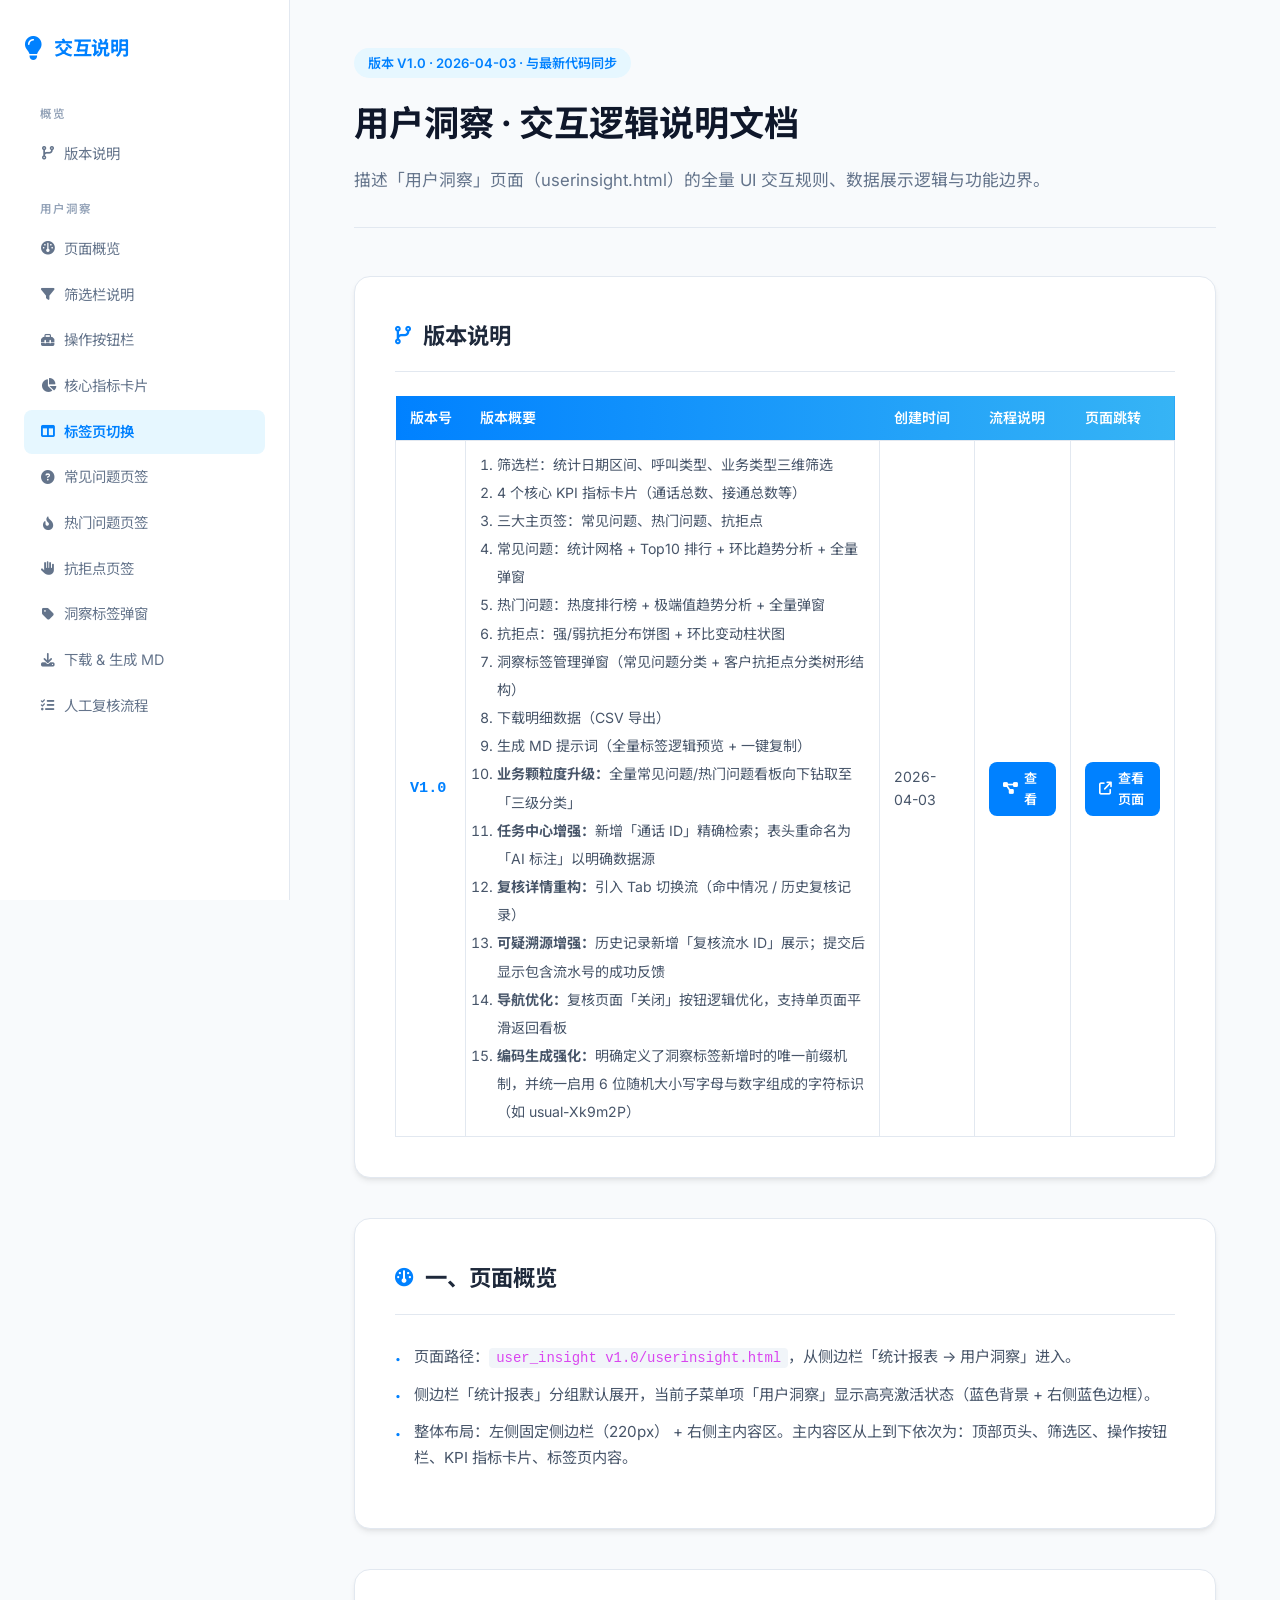
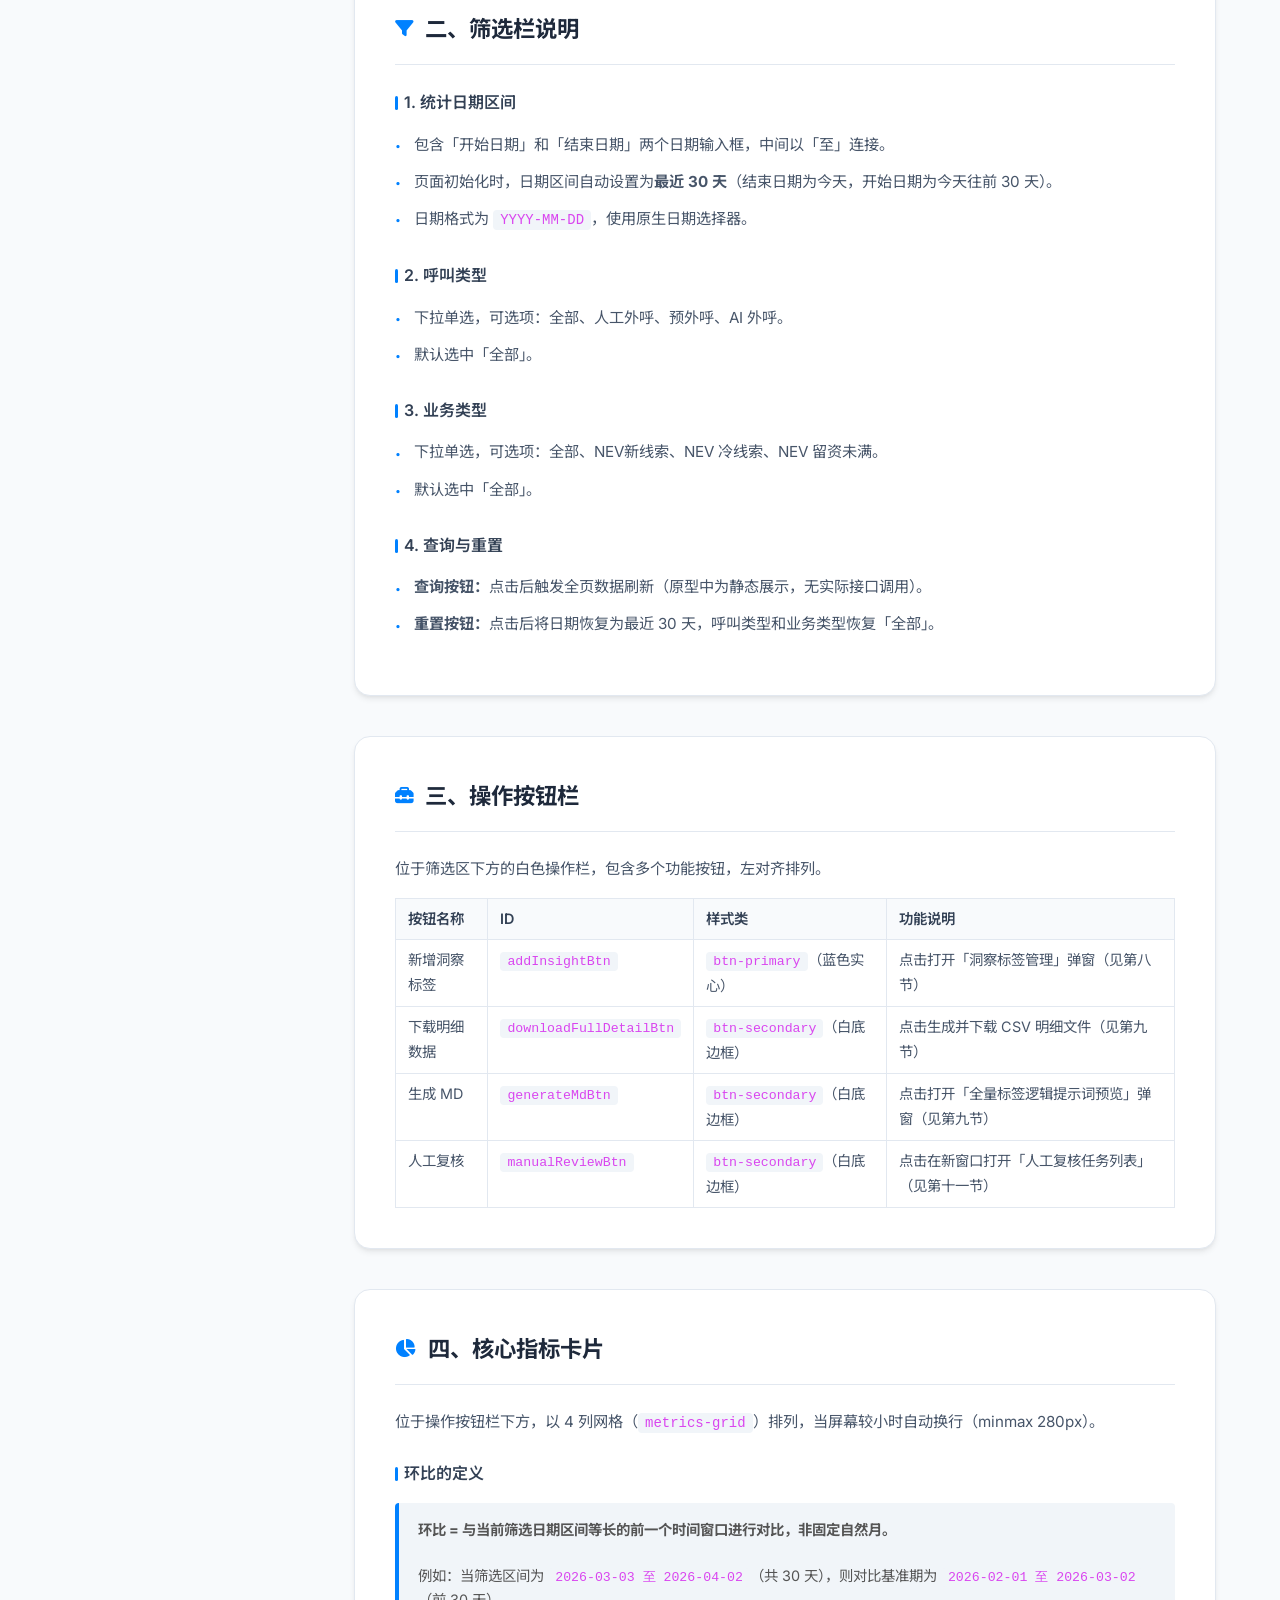
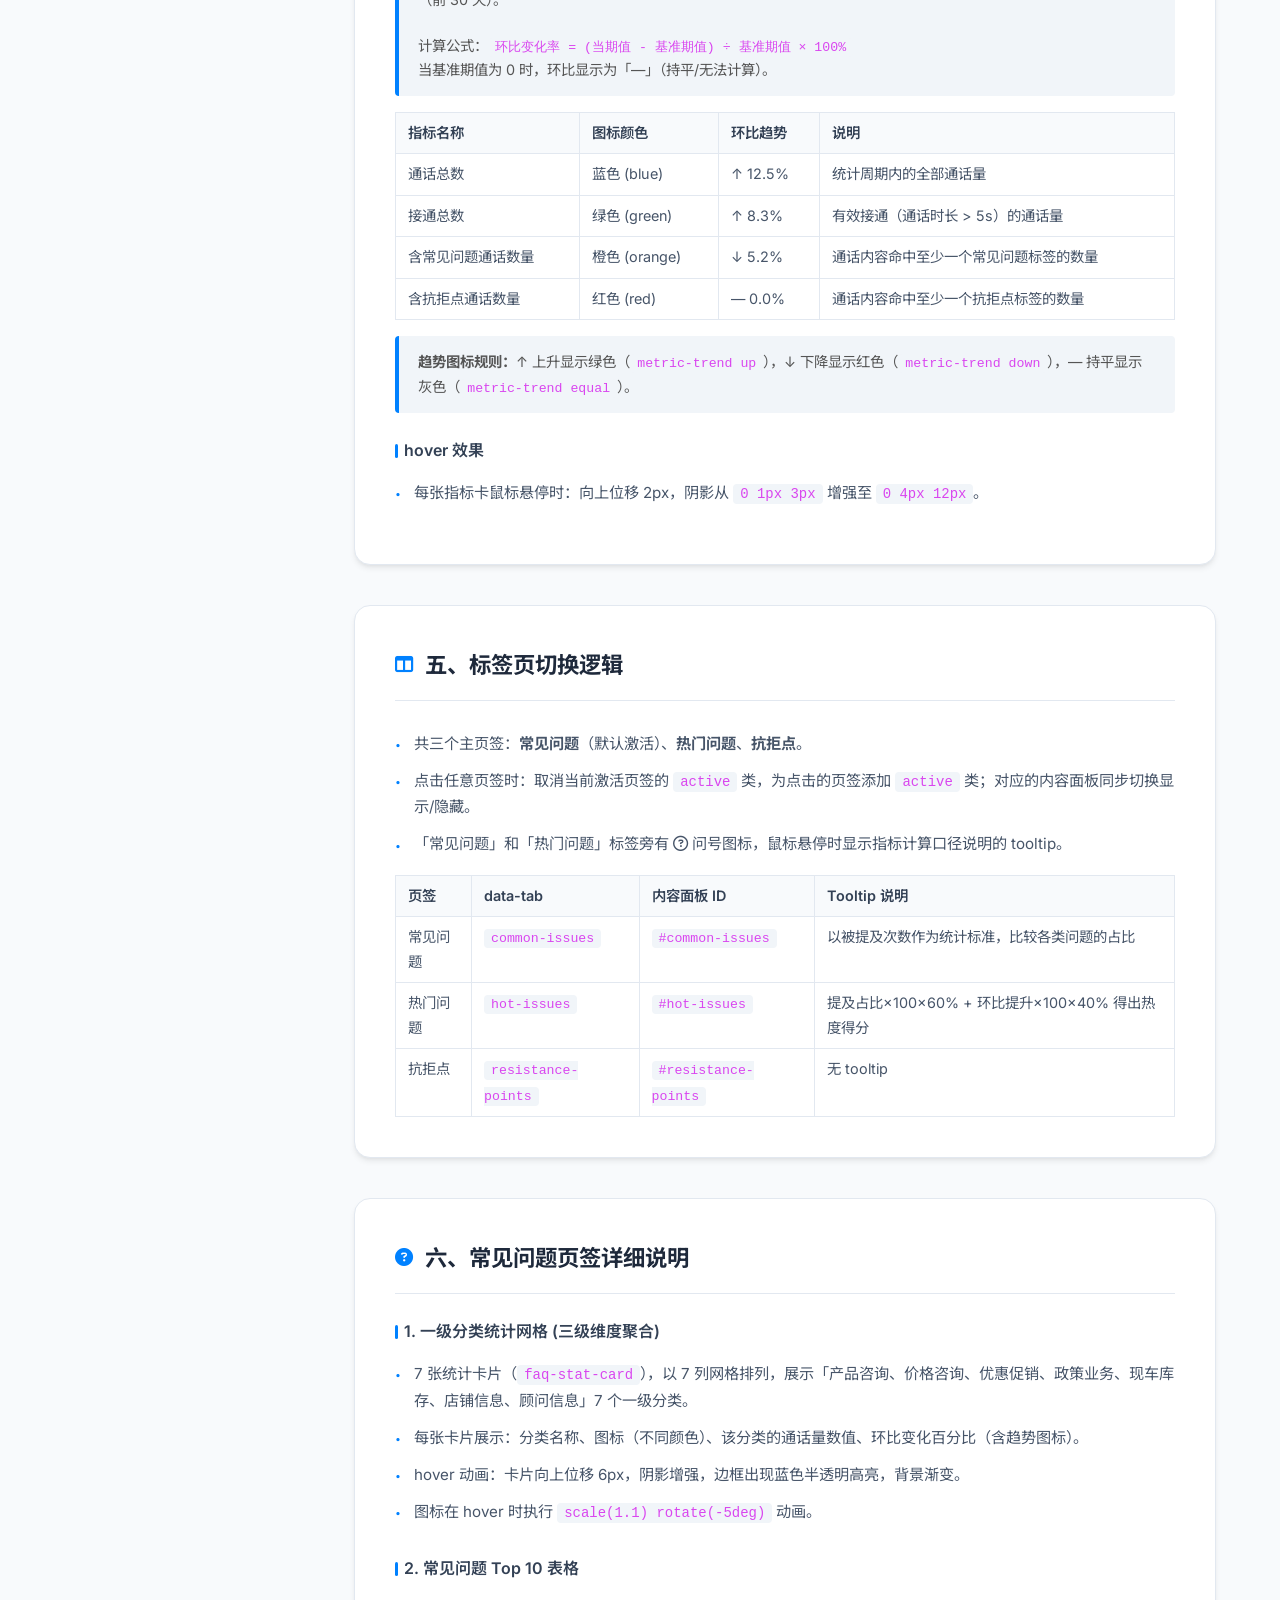
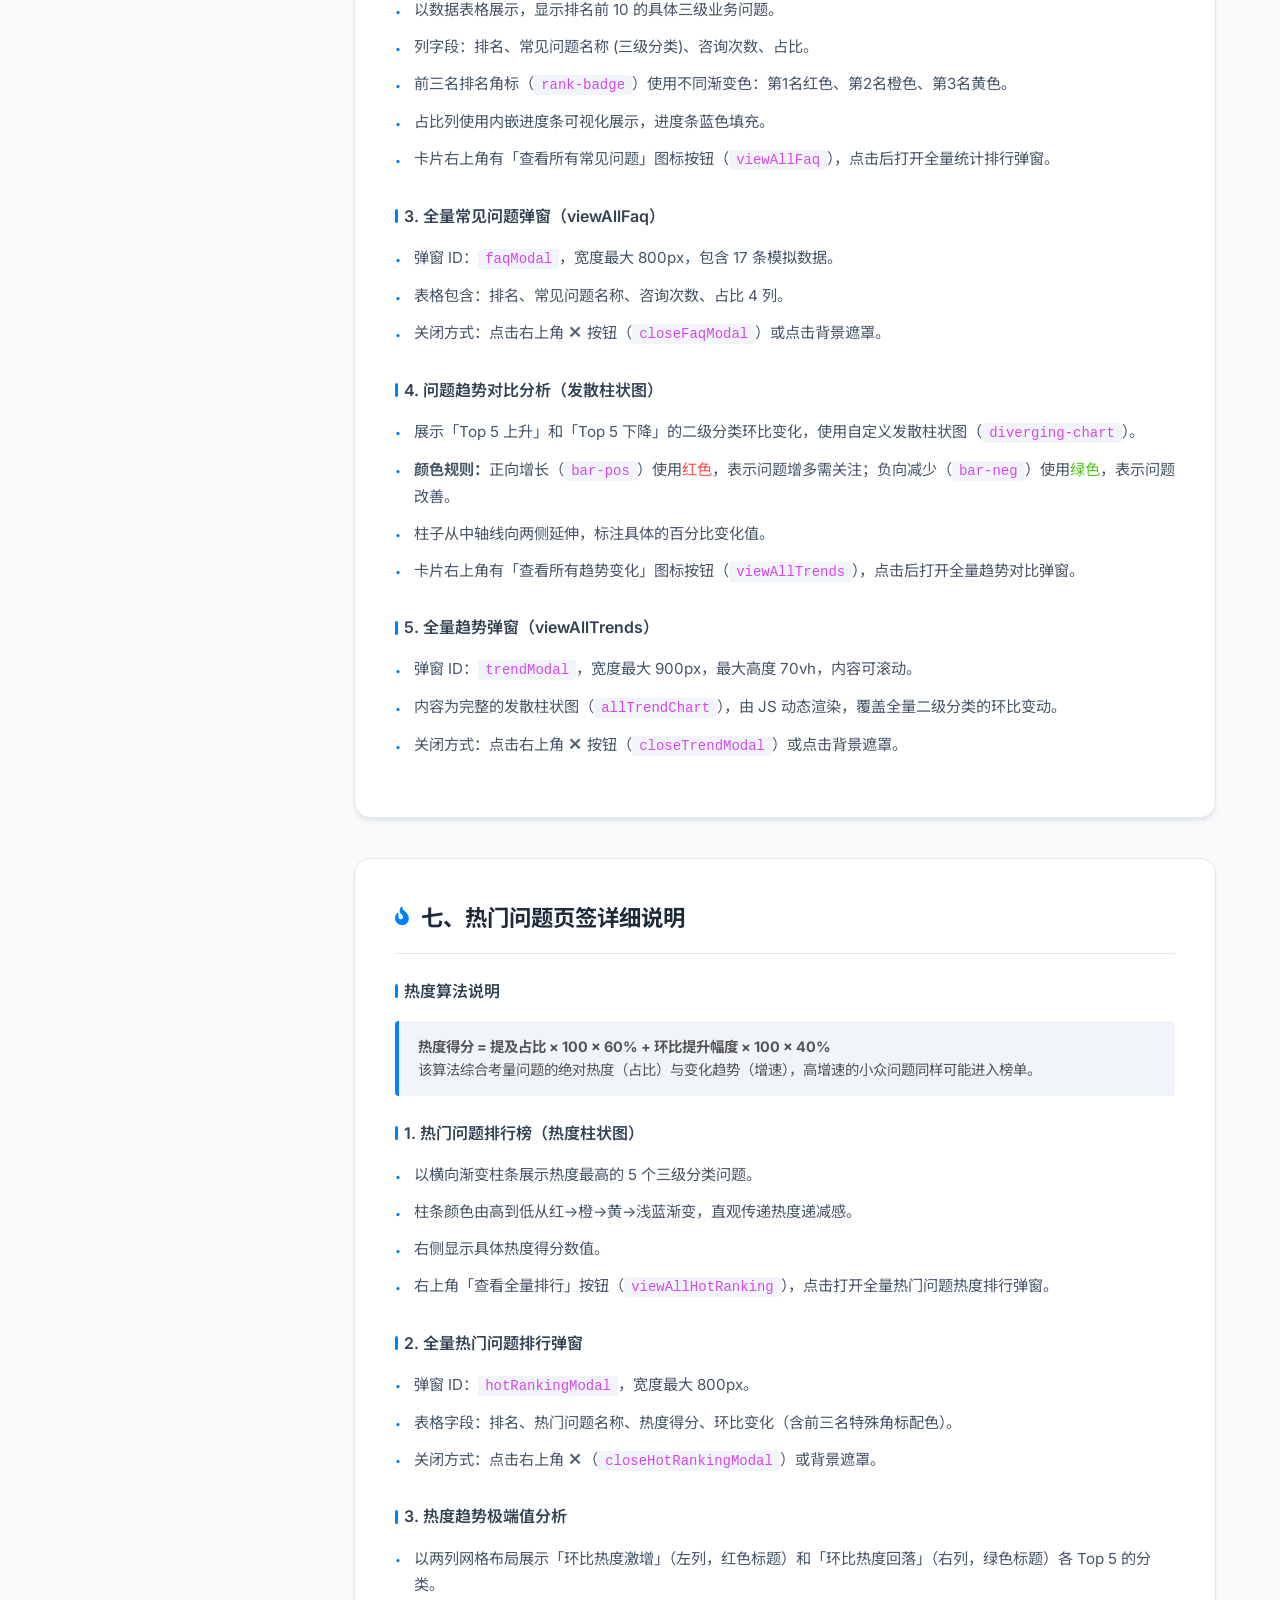
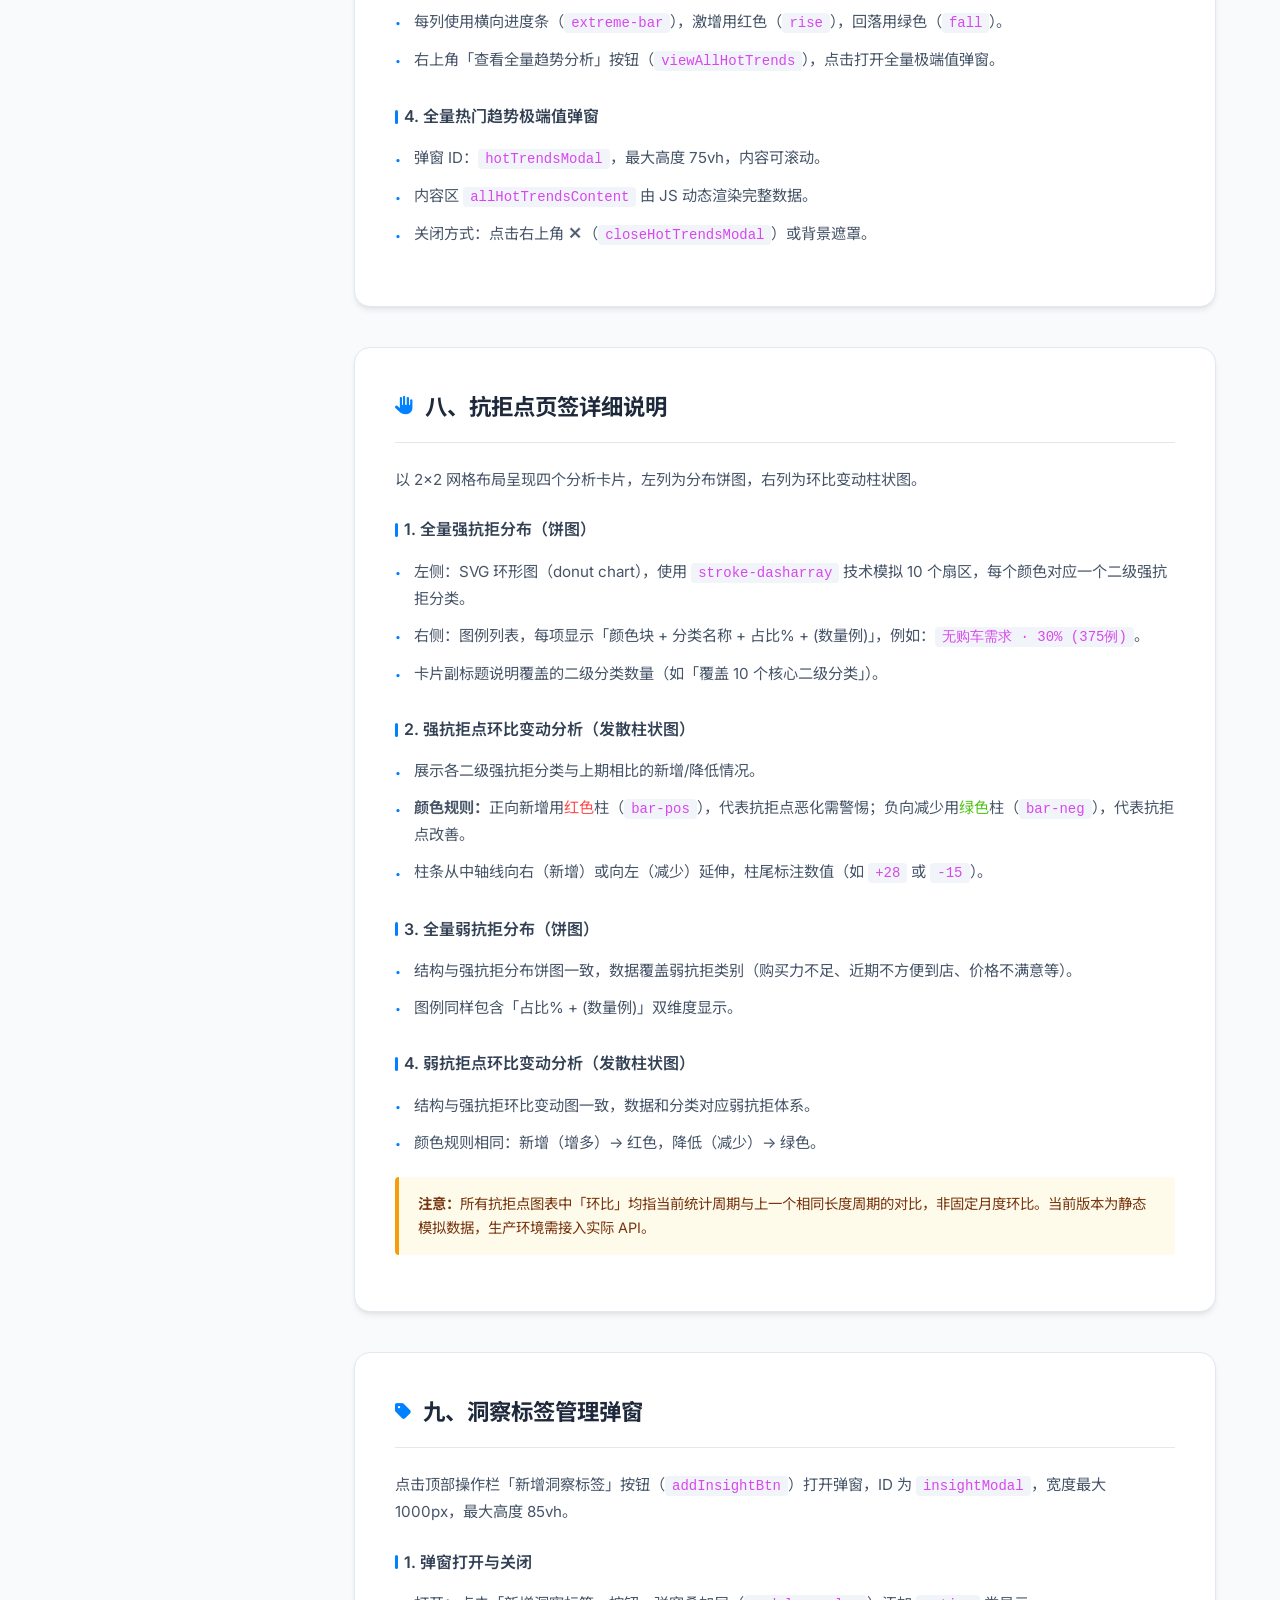
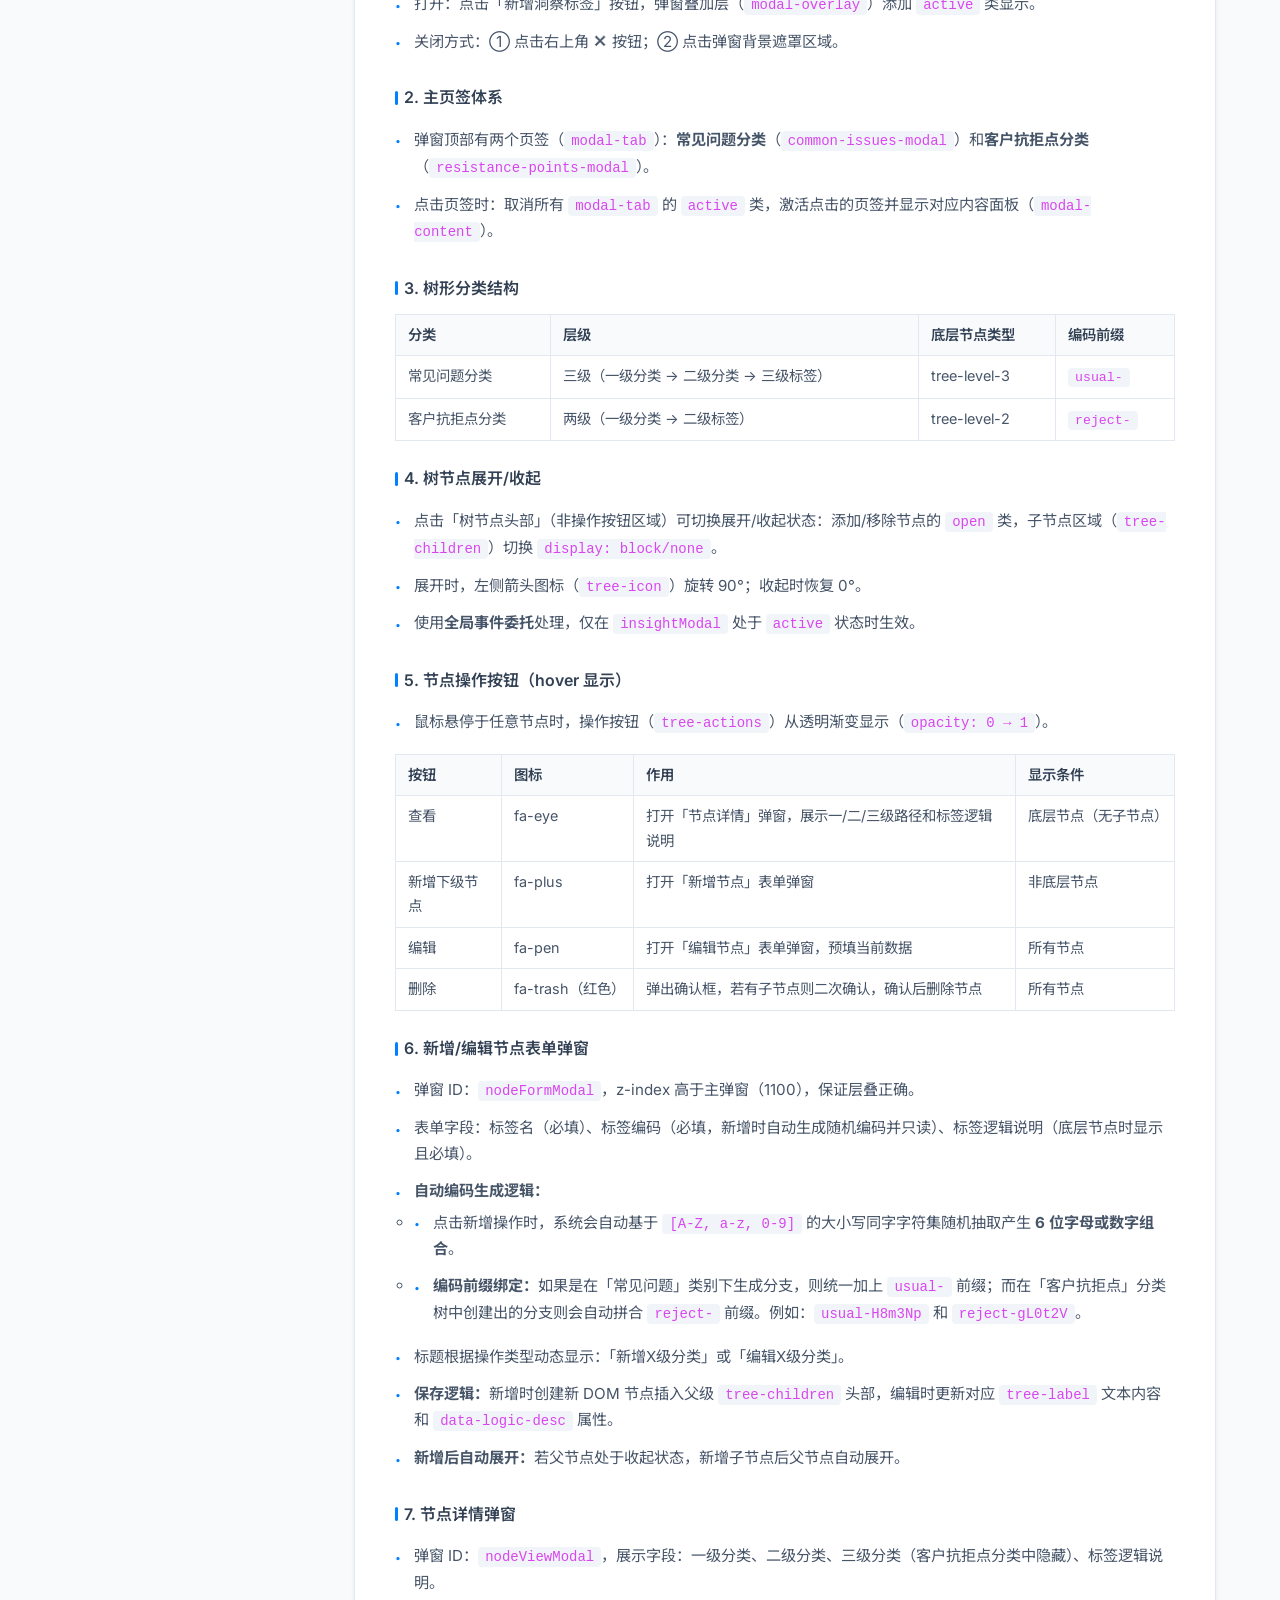
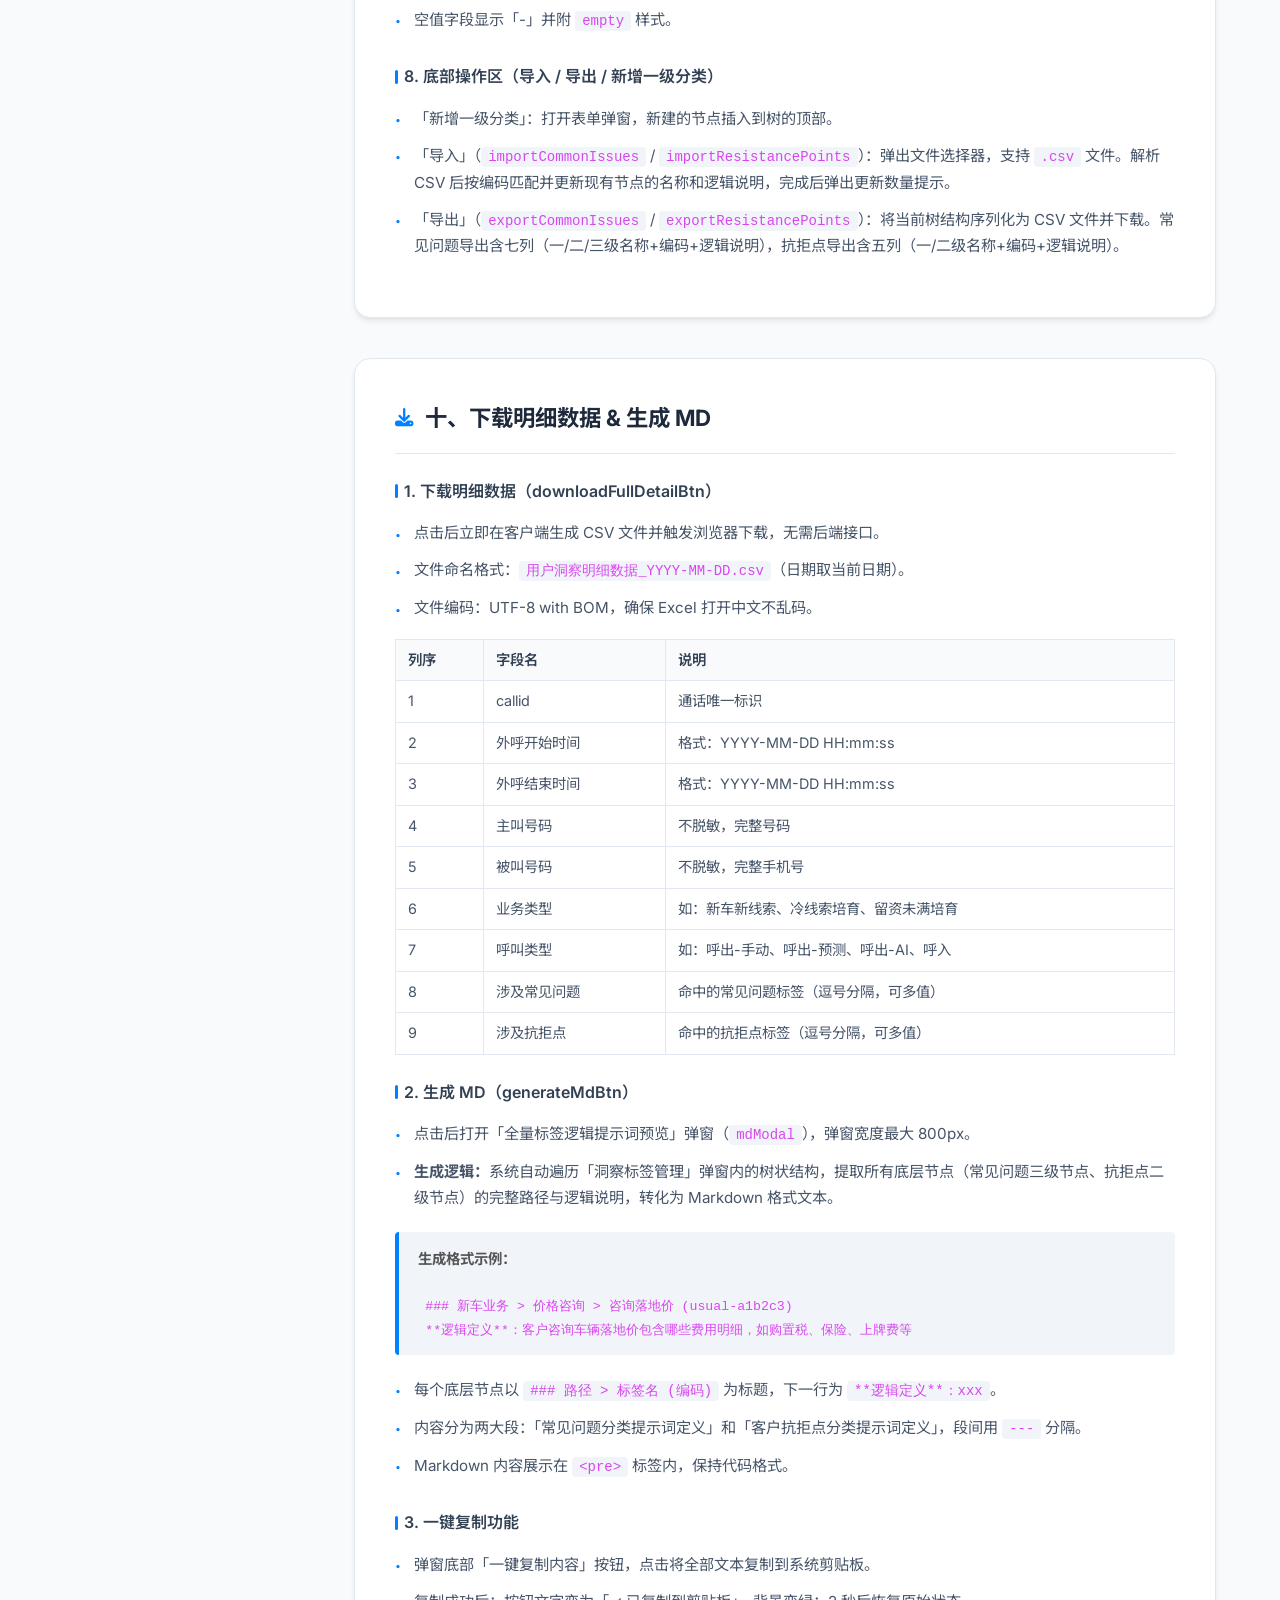
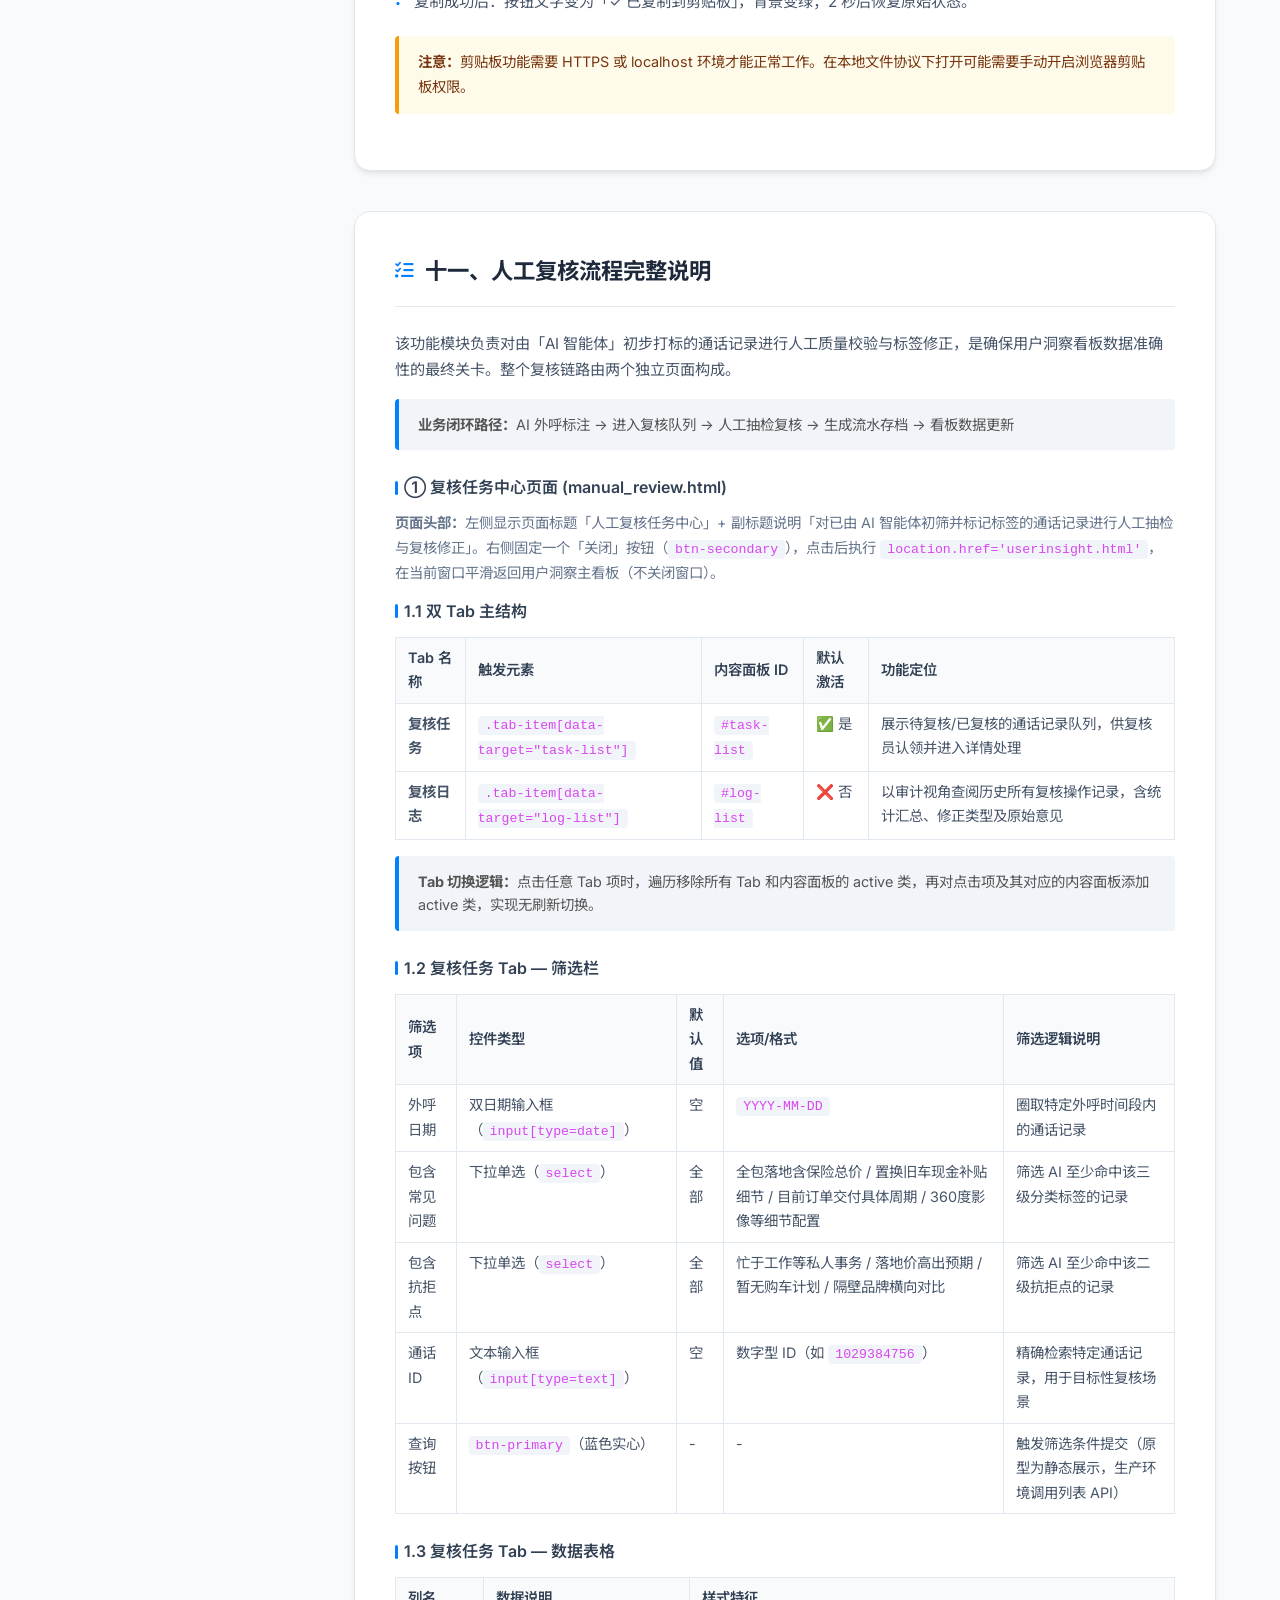
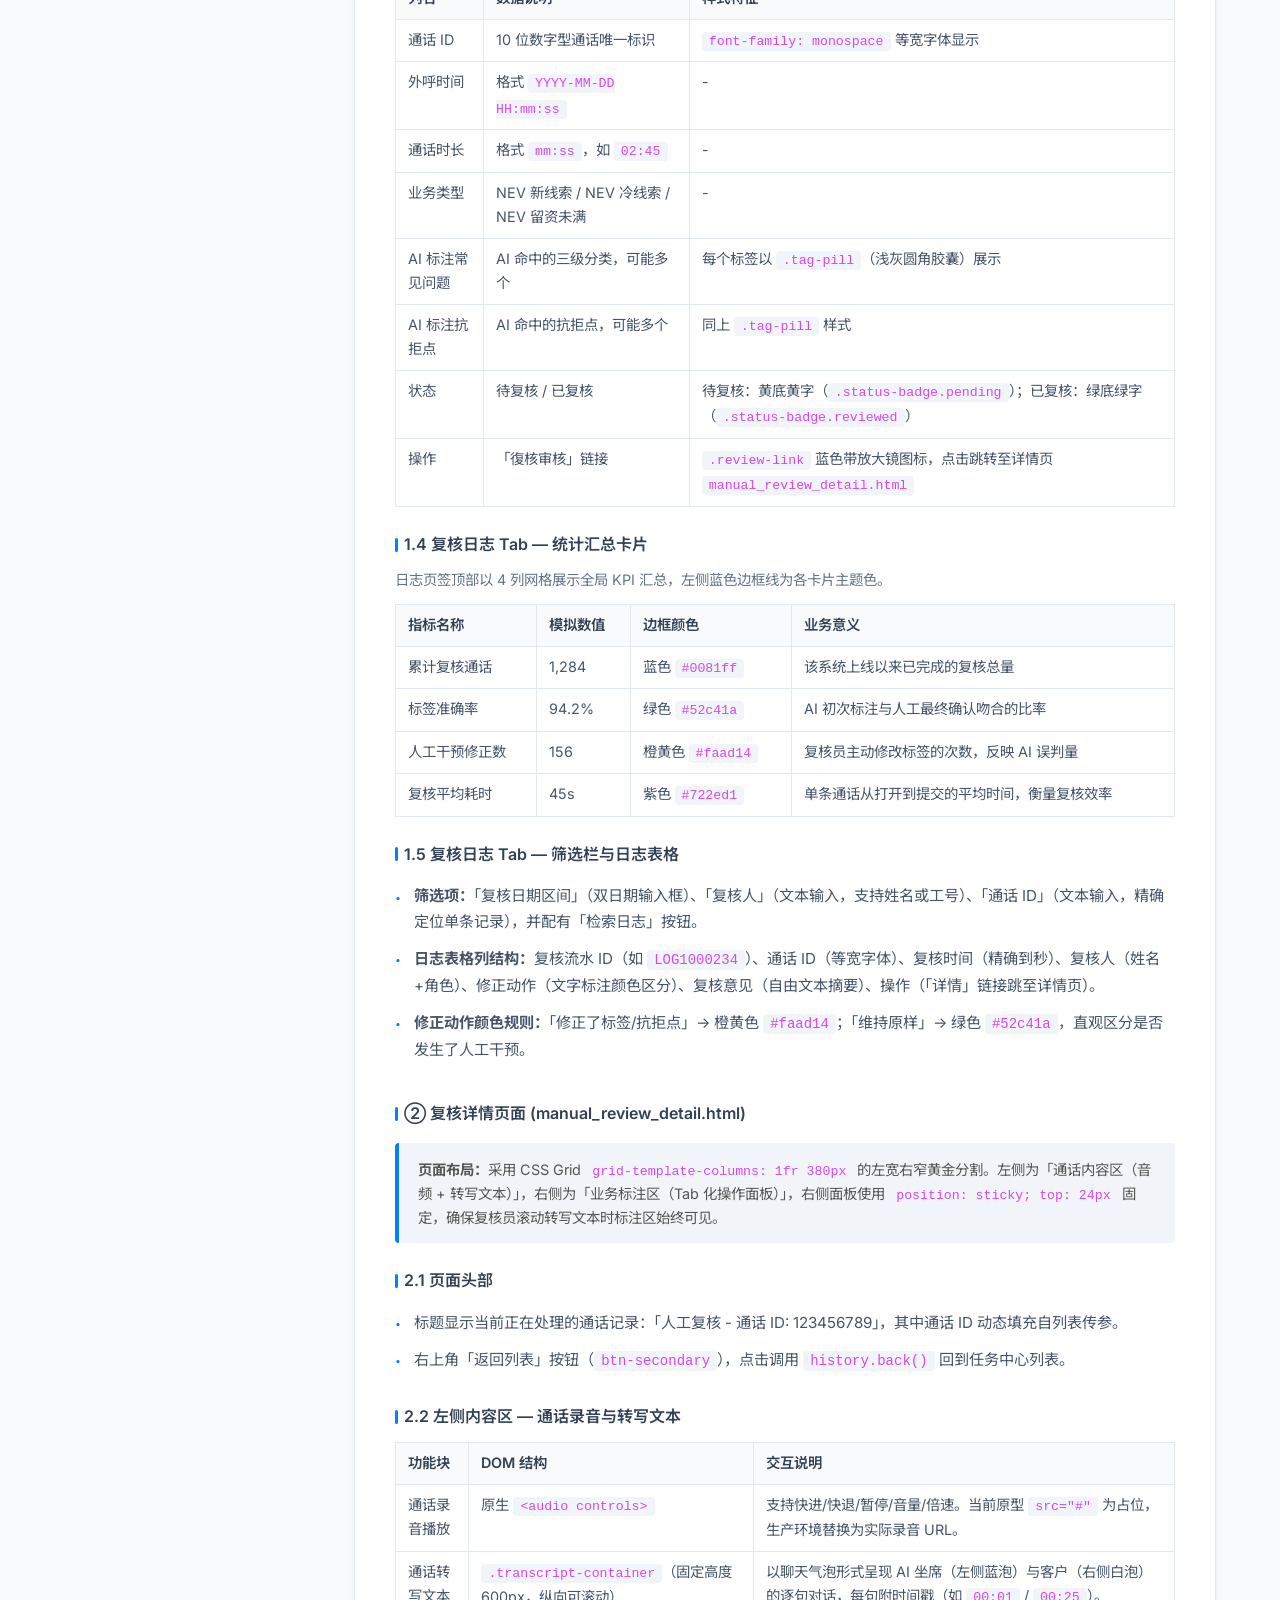
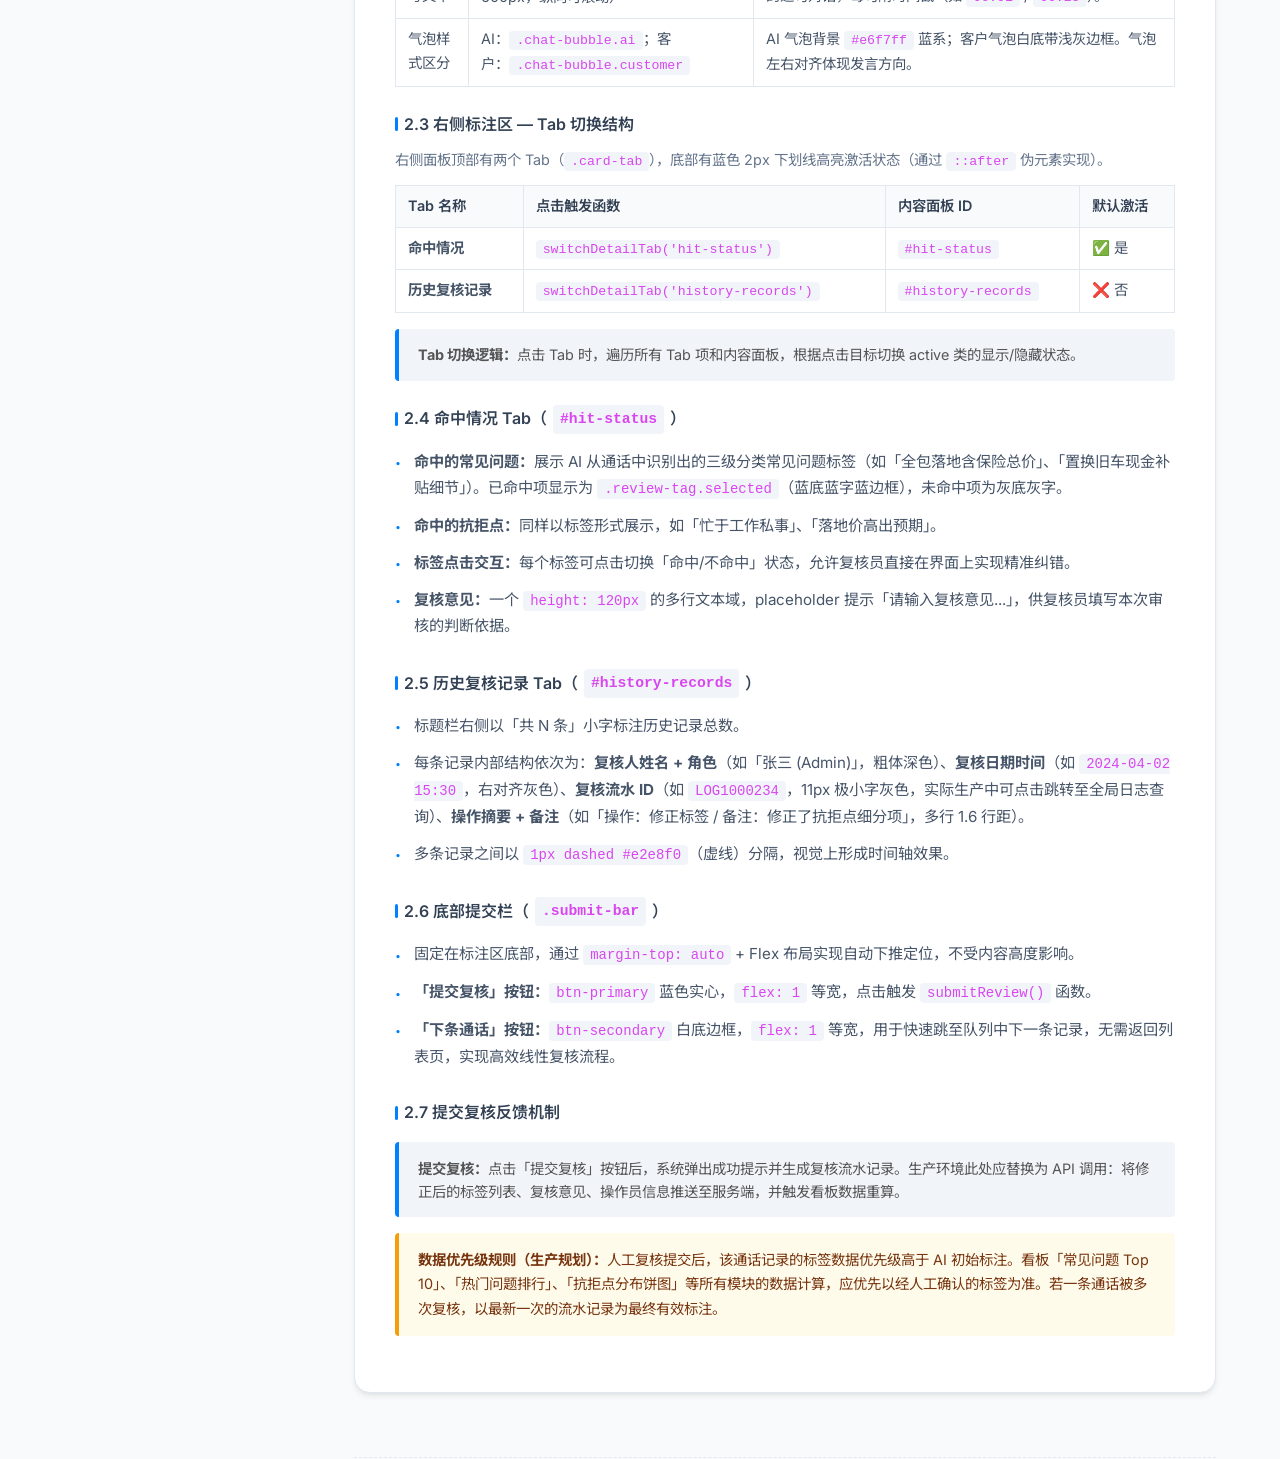
==== interaction_docs.html @ 8a157dfd "Initial commit: 用户洞察项目 V1.0" ====
<!DOCTYPE html>
<html lang="zh-CN">
<head>
    <meta charset="UTF-8">
    <meta name="viewport" content="width=device-width, initial-scale=1.0">
    <title>用户洞察 · 交互逻辑说明文档</title>
    <link href="https://fonts.googleapis.com/css2?family=Inter:wght@400;500;600;700&family=Noto+Sans+SC:wght@300;400;500;700&display=swap" rel="stylesheet">
    <link rel="stylesheet" href="https://cdnjs.cloudflare.com/ajax/libs/font-awesome/6.4.0/css/all.min.css">
    <style>
        :root {
            --primary: #0081ff;
            --primary-light: #e6f7ff;
            --accent: #39cfd0;
            --text-main: #2c3e50;
            --text-secondary: #64748b;
            --bg-body: #f8fafc;
            --bg-card: #ffffff;
            --border: #e2e8f0;
            --sidebar-width: 290px;
            --shadow: 0 4px 6px -1px rgb(0 0 0 / 0.08), 0 2px 4px -2px rgb(0 0 0 / 0.06);
        }

        * { box-sizing: border-box; margin: 0; padding: 0; }

        body {
            font-family: 'Inter', 'Noto Sans SC', sans-serif;
            background-color: var(--bg-body);
            color: var(--text-main);
            display: flex;
            min-height: 100vh;
            line-height: 1.7;
        }

        /* ===== Sidebar ===== */
        .doc-sidebar {
            width: var(--sidebar-width);
            background: var(--bg-card);
            border-right: 1px solid var(--border);
            padding: 2rem 1.5rem;
            position: fixed;
            height: 100vh;
            overflow-y: auto;
        }

        .doc-logo {
            display: flex;
            align-items: center;
            gap: 12px;
            margin-bottom: 2.5rem;
            color: var(--primary);
        }
        .doc-logo i { font-size: 1.5rem; }
        .doc-logo span { font-weight: 700; font-size: 1.2rem; letter-spacing: -0.5px; }

        .nav-section-label {
            font-size: 0.72rem;
            font-weight: 600;
            text-transform: uppercase;
            letter-spacing: 0.08em;
            color: #94a3b8;
            padding: 0 1rem;
            margin: 1.5rem 0 0.5rem;
        }

        .nav-list { list-style: none; }
        .nav-link {
            display: flex;
            align-items: center;
            gap: 8px;
            padding: 0.6rem 1rem;
            color: var(--text-secondary);
            text-decoration: none;
            border-radius: 8px;
            font-size: 0.9rem;
            margin-bottom: 2px;
            transition: all 0.2s ease;
        }
        .nav-link i { width: 16px; text-align: center; font-size: 0.85rem; }
        .nav-link:hover { color: var(--primary); background: var(--primary-light); }
        .nav-link.active { color: var(--primary); background: var(--primary-light); font-weight: 600; }

        /* ===== Main Content ===== */
        .doc-main {
            margin-left: var(--sidebar-width);
            flex: 1;
            padding: 3rem 4rem;
            max-width: 1100px;
        }

        .doc-header {
            margin-bottom: 3rem;
            border-bottom: 1px solid var(--border);
            padding-bottom: 2rem;
        }

        .doc-tag {
            background: var(--primary-light);
            color: var(--primary);
            padding: 4px 14px;
            border-radius: 20px;
            font-size: 0.82rem;
            font-weight: 600;
            display: inline-block;
            margin-bottom: 1rem;
        }

        .doc-title { font-size: 2.2rem; font-weight: 700; color: #0f172a; margin-bottom: 0.75rem; }
        .doc-subtitle { color: var(--text-secondary); font-size: 1.05rem; }

        /* ===== Sections ===== */
        .section {
            background: var(--bg-card);
            padding: 2.5rem;
            border-radius: 16px;
            box-shadow: var(--shadow);
            margin-bottom: 2.5rem;
            border: 1px solid var(--border);
        }

        .section-title {
            font-size: 1.4rem;
            font-weight: 700;
            margin-bottom: 1.5rem;
            display: flex;
            align-items: center;
            gap: 12px;
            color: #1e293b;
            padding-bottom: 1rem;
            border-bottom: 1px solid var(--border);
        }
        .section-title i { color: var(--primary); font-size: 1.15rem; }

        h3.sub-title {
            font-size: 1rem;
            font-weight: 600;
            color: #334155;
            margin: 1.5rem 0 0.6rem;
            display: flex;
            align-items: center;
            gap: 6px;
        }
        h3.sub-title::before {
            content: '';
            display: inline-block;
            width: 3px;
            height: 14px;
            background: var(--primary);
            border-radius: 2px;
        }

        ul.item-list {
            padding-left: 0;
            list-style: none;
            margin-bottom: 0.75rem;
        }
        ul.item-list li {
            padding: 0.35rem 0 0.35rem 1.2rem;
            position: relative;
            color: #475569;
            font-size: 0.95rem;
        }
        ul.item-list li::before {
            content: '·';
            position: absolute;
            left: 0;
            color: var(--primary);
            font-weight: 700;
            font-size: 1.2rem;
            top: 0.25rem;
        }

        .highlight-box {
            background: #f1f5f9;
            padding: 0.9rem 1.2rem;
            border-left: 4px solid var(--primary);
            border-radius: 4px;
            font-size: 0.9rem;
            color: #555;
            margin: 1rem 0;
            line-height: 1.6;
        }

        .warn-box {
            background: #fffbeb;
            padding: 0.9rem 1.2rem;
            border-left: 4px solid #f59e0b;
            border-radius: 4px;
            font-size: 0.9rem;
            color: #78350f;
            margin: 1rem 0;
        }

        .badge {
            display: inline-block;
            padding: 2px 9px;
            border-radius: 4px;
            font-size: 0.78rem;
            font-weight: 600;
            background: #3b82f6;
            color: white;
            margin-left: 8px;
            vertical-align: middle;
        }
        .badge.green { background: #10b981; }
        .badge.orange { background: #f59e0b; }
        .badge.red { background: #ef4444; }

        code {
            background: #f1f5f9;
            padding: 2px 7px;
            border-radius: 4px;
            font-family: monospace;
            color: #d946ef;
            font-size: 0.92em;
        }

        /* ===== Flow Table ===== */
        .flow-table {
            width: 100%;
            border-collapse: collapse;
            margin-top: 0.75rem;
            font-size: 0.9rem;
        }
        .flow-table th {
            background: #f8fafc;
            border: 1px solid var(--border);
            padding: 8px 12px;
            text-align: left;
            font-weight: 600;
            color: #334155;
        }
        .flow-table td {
            border: 1px solid var(--border);
            padding: 8px 12px;
            vertical-align: top;
            color: #475569;
        }
        .flow-table tr:hover td { background: #fafbff; }

        /* ===== Version Table ===== */
        .version-table {
            width: 100%;
            border-collapse: collapse;
            margin-top: 1rem;
            font-size: 0.88rem;
        }
        .version-table thead tr {
            background: linear-gradient(90deg, #0081ff 0%, #36b4f5 100%);
        }
        .version-table th {
            padding: 10px 14px;
            text-align: left;
            font-weight: 600;
            color: #fff;
            border: none;
            white-space: nowrap;
        }
        .version-table td {
            border: 1px solid var(--border);
            padding: 10px 14px;
            vertical-align: middle;
            color: #475569;
            line-height: 1.6;
        }
        .version-table tr:nth-child(even) td { background: #f8fafc; }
        .version-table tr:hover td { background: #eff6ff; }
        .version-table .ver-num {
            font-weight: 700;
            color: var(--primary);
            font-family: monospace;
            font-size: 0.95rem;
        }

        .btn-jump {
            display: inline-flex;
            align-items: center;
            gap: 6px;
            padding: 6px 14px;
            background: var(--primary);
            color: #fff;
            border: none;
            border-radius: 8px;
            font-size: 0.82rem;
            font-weight: 600;
            cursor: pointer;
            text-decoration: none;
            transition: background 0.2s, transform 0.15s;
        }
        .btn-jump:hover { background: #0070dd; transform: translateY(-1px); }

        /* ===== Footer ===== */
        .doc-footer {
            margin-top: 4rem;
            padding-top: 2rem;
            border-top: 1px dashed var(--border);
            text-align: center;
            color: var(--text-secondary);
            font-size: 0.85rem;
        }

        @media (max-width: 992px) {
            .doc-sidebar { width: 72px; padding: 10px; }
            .doc-sidebar .doc-logo span, .nav-link span, .nav-section-label { display: none; }
            .doc-main { margin-left: 72px; padding: 2rem; }
        }
    </style>
</head>
<body>
    <!-- Sidebar -->
    <aside class="doc-sidebar">
        <div class="doc-logo">
            <i class="fa-solid fa-lightbulb"></i>
            <span>交互说明</span>
        </div>

        <div class="nav-section-label">概览</div>
        <nav>
            <ul class="nav-list">
                <li><a href="#version-table" class="nav-link"><i class="fa-solid fa-code-branch"></i><span>版本说明</span></a></li>
            </ul>
        </nav>

        <div class="nav-section-label">用户洞察</div>
        <nav>
            <ul class="nav-list">
                <li><a href="#section-overview" class="nav-link"><i class="fa-solid fa-gauge"></i><span>页面概览</span></a></li>
                <li><a href="#section-filter" class="nav-link"><i class="fa-solid fa-filter"></i><span>筛选栏说明</span></a></li>
                <li><a href="#section-actionbar" class="nav-link"><i class="fa-solid fa-toolbox"></i><span>操作按钮栏</span></a></li>
                <li><a href="#section-metrics" class="nav-link"><i class="fa-solid fa-chart-pie"></i><span>核心指标卡片</span></a></li>
                <li><a href="#section-tabs" class="nav-link"><i class="fa-solid fa-table-columns"></i><span>标签页切换</span></a></li>
                <li><a href="#section-faq" class="nav-link"><i class="fa-solid fa-circle-question"></i><span>常见问题页签</span></a></li>
                <li><a href="#section-hot" class="nav-link"><i class="fa-solid fa-fire-flame-curved"></i><span>热门问题页签</span></a></li>
                <li><a href="#section-resistance" class="nav-link"><i class="fa-solid fa-hand"></i><span>抗拒点页签</span></a></li>
                <li><a href="#section-insight-modal" class="nav-link"><i class="fa-solid fa-tag"></i><span>洞察标签弹窗</span></a></li>
                <li><a href="#section-download" class="nav-link"><i class="fa-solid fa-download"></i><span>下载 &amp; 生成 MD</span></a></li>
                <li><a href="#section-review-flow" class="nav-link"><i class="fa-solid fa-list-check"></i><span>人工复核流程</span></a></li>
            </ul>
        </nav>
    </aside>

    <!-- Main Content -->
    <main class="doc-main">
        <header class="doc-header" id="intro">
            <span class="doc-tag">版本 V1.0 · 2026-04-03 · 与最新代码同步</span>
            <h1 class="doc-title">用户洞察 · 交互逻辑说明文档</h1>
            <p class="doc-subtitle">描述「用户洞察」页面（userinsight.html）的全量 UI 交互规则、数据展示逻辑与功能边界。</p>
        </header>

        <!-- 版本说明 -->
        <section class="section" id="version-table">
            <h2 class="section-title"><i class="fa-solid fa-code-branch"></i>版本说明</h2>
            <table class="version-table">
                <thead>
                    <tr>
                        <th>版本号</th>
                        <th>版本概要</th>
                        <th>创建时间</th>
                        <th>流程说明</th>
                        <th>页面跳转</th>
                    </tr>
                </thead>
                <tbody>
                    <tr>
                        <td class="ver-num">V1.0</td>
                        <td>
                            <ol style="padding-left:1.2em; margin:0; line-height:2;">
                                <li>筛选栏：统计日期区间、呼叫类型、业务类型三维筛选</li>
                                <li>4 个核心 KPI 指标卡片（通话总数、接通总数等）</li>
                                <li>三大主页签：常见问题、热门问题、抗拒点</li>
                                <li>常见问题：统计网格 + Top10 排行 + 环比趋势分析 + 全量弹窗</li>
                                <li>热门问题：热度排行榜 + 极端值趋势分析 + 全量弹窗</li>
                                <li>抗拒点：强/弱抗拒分布饼图 + 环比变动柱状图</li>
                                <li>洞察标签管理弹窗（常见问题分类 + 客户抗拒点分类树形结构）</li>
                                <li>下载明细数据（CSV 导出）</li>
                                <li>生成 MD 提示词（全量标签逻辑预览 + 一键复制）</li>
                                <li><strong>业务颗粒度升级：</strong>全量常见问题/热门问题看板向下钻取至「三级分类」</li>
                                <li><strong>任务中心增强：</strong>新增「通话 ID」精确检索；表头重命名为「AI 标注」以明确数据源</li>
                                <li><strong>复核详情重构：</strong>引入 Tab 切换流（命中情况 / 历史复核记录）</li>
                                <li><strong>可疑溯源增强：</strong>历史记录新增「复核流水 ID」展示；提交后显示包含流水号的成功反馈</li>
                                <li><strong>导航优化：</strong>复核页面「关闭」按钮逻辑优化，支持单页面平滑返回看板</li>
                                <li><strong>编码生成强化：</strong>明确定义了洞察标签新增时的唯一前缀机制，并统一启用 6 位随机大小写字母与数字组成的字符标识（如 usual-Xk9m2P）</li>
                            </ol>
                        </td>
                        <td>2026-04-03</td>
                        <td><a class="btn-jump" href="https://www.processon.com/embed/69c23c7917c24b344c66b891" target="_blank"><i class="fa-solid fa-diagram-project"></i>查看</a></td>
                        <td><a class="btn-jump" href="userinsight.html" target="_blank"><i class="fa-solid fa-arrow-up-right-from-square"></i>查看页面</a></td>
                    </tr>
                </tbody>
            </table>
        </section>

        <!-- 一、页面概览 -->
        <section class="section" id="section-overview">
            <h2 class="section-title"><i class="fa-solid fa-gauge"></i>一、页面概览</h2>
            <ul class="item-list">
                <li>页面路径：<code>user_insight v1.0/userinsight.html</code>，从侧边栏「统计报表 → 用户洞察」进入。</li>
                <li>侧边栏「统计报表」分组默认展开，当前子菜单项「用户洞察」显示高亮激活状态（蓝色背景 + 右侧蓝色边框）。</li>
                <li>整体布局：左侧固定侧边栏（220px） + 右侧主内容区。主内容区从上到下依次为：顶部页头、筛选区、操作按钮栏、KPI 指标卡片、标签页内容。</li>
            </ul>
        </section>

        <!-- 二、筛选栏说明 -->
        <section class="section" id="section-filter">
            <h2 class="section-title"><i class="fa-solid fa-filter"></i>二、筛选栏说明</h2>

            <h3 class="sub-title">1. 统计日期区间</h3>
            <ul class="item-list">
                <li>包含「开始日期」和「结束日期」两个日期输入框，中间以「至」连接。</li>
                <li>页面初始化时，日期区间自动设置为<strong>最近 30 天</strong>（结束日期为今天，开始日期为今天往前 30 天）。</li>
                <li>日期格式为 <code>YYYY-MM-DD</code>，使用原生日期选择器。</li>
            </ul>

            <h3 class="sub-title">2. 呼叫类型</h3>
            <ul class="item-list">
                <li>下拉单选，可选项：全部、人工外呼、预外呼、AI 外呼。</li>
                <li>默认选中「全部」。</li>
            </ul>

            <h3 class="sub-title">3. 业务类型</h3>
            <ul class="item-list">
                <li>下拉单选，可选项：全部、NEV新线索、NEV 冷线索、NEV 留资未满。</li>
                <li>默认选中「全部」。</li>
            </ul>

            <h3 class="sub-title">4. 查询与重置</h3>
            <ul class="item-list">
                <li><strong>查询按钮：</strong>点击后触发全页数据刷新（原型中为静态展示，无实际接口调用）。</li>
                <li><strong>重置按钮：</strong>点击后将日期恢复为最近 30 天，呼叫类型和业务类型恢复「全部」。</li>
            </ul>
        </section>

        <!-- 三、操作按钮栏 -->
        <section class="section" id="section-actionbar">
            <h2 class="section-title"><i class="fa-solid fa-toolbox"></i>三、操作按钮栏</h2>
            <p style="color:#475569; font-size:0.95rem; margin-bottom:1rem;">位于筛选区下方的白色操作栏，包含多个功能按钮，左对齐排列。</p>

            <table class="flow-table">
                <thead><tr><th>按钮名称</th><th>ID</th><th>样式类</th><th>功能说明</th></tr></thead>
                <tbody>
                    <tr><td>新增洞察标签</td><td><code>addInsightBtn</code></td><td><code>btn-primary</code>（蓝色实心）</td><td>点击打开「洞察标签管理」弹窗（见第八节）</td></tr>
                    <tr><td>下载明细数据</td><td><code>downloadFullDetailBtn</code></td><td><code>btn-secondary</code>（白底边框）</td><td>点击生成并下载 CSV 明细文件（见第九节）</td></tr>
                    <tr><td>生成 MD</td><td><code>generateMdBtn</code></td><td><code>btn-secondary</code>（白底边框）</td><td>点击打开「全量标签逻辑提示词预览」弹窗（见第九节）</td></tr>
                    <tr><td>人工复核</td><td><code>manualReviewBtn</code></td><td><code>btn-secondary</code>（白底边框）</td><td>点击在新窗口打开「人工复核任务列表」（见第十一节）</td></tr>
                </tbody>
            </table>
        </section>

        <!-- 四、核心指标卡片 -->
        <section class="section" id="section-metrics">
            <h2 class="section-title"><i class="fa-solid fa-chart-pie"></i>四、核心指标卡片</h2>
            <p style="color:#475569; font-size:0.95rem; margin-bottom:1rem;">位于操作按钮栏下方，以 4 列网格（<code>metrics-grid</code>）排列，当屏幕较小时自动换行（minmax 280px）。</p>

            <h3 class="sub-title">环比的定义</h3>
            <div class="highlight-box">
                <strong>环比 = 与当前筛选日期区间等长的前一个时间窗口进行对比，非固定自然月。</strong><br><br>
                例如：当筛选区间为 <code>2026-03-03 至 2026-04-02</code>（共 30 天），则对比基准期为 <code>2026-02-01 至 2026-03-02</code>（前 30 天）。<br><br>
                计算公式：<code>环比变化率 = (当期值 - 基准期值) ÷ 基准期值 × 100%</code><br>
                当基准期值为 0 时，环比显示为「—」（持平/无法计算）。
            </div>

            <table class="flow-table">
                <thead><tr><th>指标名称</th><th>图标颜色</th><th>环比趋势</th><th>说明</th></tr></thead>
                <tbody>
                    <tr><td>通话总数</td><td>蓝色 (blue)</td><td>↑ 12.5%</td><td>统计周期内的全部通话量</td></tr>
                    <tr><td>接通总数</td><td>绿色 (green)</td><td>↑ 8.3%</td><td>有效接通（通话时长 &gt; 5s）的通话量</td></tr>
                    <tr><td>含常见问题通话数量</td><td>橙色 (orange)</td><td>↓ 5.2%</td><td>通话内容命中至少一个常见问题标签的数量</td></tr>
                    <tr><td>含抗拒点通话数量</td><td>红色 (red)</td><td>— 0.0%</td><td>通话内容命中至少一个抗拒点标签的数量</td></tr>
                </tbody>
            </table>

            <div class="highlight-box">
                <strong>趋势图标规则：</strong>↑ 上升显示绿色（<code>metric-trend up</code>），↓ 下降显示红色（<code>metric-trend down</code>），— 持平显示灰色（<code>metric-trend equal</code>）。
            </div>

            <h3 class="sub-title">hover 效果</h3>
            <ul class="item-list">
                <li>每张指标卡鼠标悬停时：向上位移 2px，阴影从 <code>0 1px 3px</code> 增强至 <code>0 4px 12px</code>。</li>
            </ul>
        </section>

        <!-- 五、标签页切换 -->
        <section class="section" id="section-tabs">
            <h2 class="section-title"><i class="fa-solid fa-table-columns"></i>五、标签页切换逻辑</h2>
            <ul class="item-list">
                <li>共三个主页签：<strong>常见问题</strong>（默认激活）、<strong>热门问题</strong>、<strong>抗拒点</strong>。</li>
                <li>点击任意页签时：取消当前激活页签的 <code>active</code> 类，为点击的页签添加 <code>active</code> 类；对应的内容面板同步切换显示/隐藏。</li>
                <li>「常见问题」和「热门问题」标签旁有 <i class="fa-regular fa-circle-question"></i> 问号图标，鼠标悬停时显示指标计算口径说明的 tooltip。</li>
            </ul>

            <table class="flow-table">
                <thead><tr><th>页签</th><th>data-tab</th><th>内容面板 ID</th><th>Tooltip 说明</th></tr></thead>
                <tbody>
                    <tr><td>常见问题</td><td><code>common-issues</code></td><td><code>#common-issues</code></td><td>以被提及次数作为统计标准，比较各类问题的占比</td></tr>
                    <tr><td>热门问题</td><td><code>hot-issues</code></td><td><code>#hot-issues</code></td><td>提及占比×100×60% + 环比提升×100×40% 得出热度得分</td></tr>
                    <tr><td>抗拒点</td><td><code>resistance-points</code></td><td><code>#resistance-points</code></td><td>无 tooltip</td></tr>
                </tbody>
            </table>
        </section>

        <!-- 六、常见问题页签 -->
        <section class="section" id="section-faq">
            <h2 class="section-title"><i class="fa-solid fa-circle-question"></i>六、常见问题页签详细说明</h2>

            <h3 class="sub-title">1. 一级分类统计网格 (三级维度聚合)</h3>
            <ul class="item-list">
                <li>7 张统计卡片（<code>faq-stat-card</code>），以 7 列网格排列，展示「产品咨询、价格咨询、优惠促销、政策业务、现车库存、店铺信息、顾问信息」7 个一级分类。</li>
                <li>每张卡片展示：分类名称、图标（不同颜色）、该分类的通话量数值、环比变化百分比（含趋势图标）。</li>
                <li>hover 动画：卡片向上位移 6px，阴影增强，边框出现蓝色半透明高亮，背景渐变。</li>
                <li>图标在 hover 时执行 <code>scale(1.1) rotate(-5deg)</code> 动画。</li>
            </ul>

            <h3 class="sub-title">2. 常见问题 Top 10 表格</h3>
            <ul class="item-list">
                <li>以数据表格展示，显示排名前 10 的具体三级业务问题。</li>
                <li>列字段：排名、常见问题名称 (三级分类)、咨询次数、占比。</li>
                <li>前三名排名角标（<code>rank-badge</code>）使用不同渐变色：第1名红色、第2名橙色、第3名黄色。</li>
                <li>占比列使用内嵌进度条可视化展示，进度条蓝色填充。</li>
                <li>卡片右上角有「查看所有常见问题」图标按钮（<code>viewAllFaq</code>），点击后打开全量统计排行弹窗。</li>
            </ul>

            <h3 class="sub-title">3. 全量常见问题弹窗（viewAllFaq）</h3>
            <ul class="item-list">
                <li>弹窗 ID：<code>faqModal</code>，宽度最大 800px，包含 17 条模拟数据。</li>
                <li>表格包含：排名、常见问题名称、咨询次数、占比 4 列。</li>
                <li>关闭方式：点击右上角 ✕ 按钮（<code>closeFaqModal</code>）或点击背景遮罩。</li>
            </ul>

            <h3 class="sub-title">4. 问题趋势对比分析（发散柱状图）</h3>
            <ul class="item-list">
                <li>展示「Top 5 上升」和「Top 5 下降」的二级分类环比变化，使用自定义发散柱状图（<code>diverging-chart</code>）。</li>
                <li><strong>颜色规则：</strong>正向增长（<code>bar-pos</code>）使用<span style="color:#ff4d4f">红色</span>，表示问题增多需关注；负向减少（<code>bar-neg</code>）使用<span style="color:#52c41a">绿色</span>，表示问题改善。</li>
                <li>柱子从中轴线向两侧延伸，标注具体的百分比变化值。</li>
                <li>卡片右上角有「查看所有趋势变化」图标按钮（<code>viewAllTrends</code>），点击后打开全量趋势对比弹窗。</li>
            </ul>

            <h3 class="sub-title">5. 全量趋势弹窗（viewAllTrends）</h3>
            <ul class="item-list">
                <li>弹窗 ID：<code>trendModal</code>，宽度最大 900px，最大高度 70vh，内容可滚动。</li>
                <li>内容为完整的发散柱状图（<code>allTrendChart</code>），由 JS 动态渲染，覆盖全量二级分类的环比变动。</li>
                <li>关闭方式：点击右上角 ✕ 按钮（<code>closeTrendModal</code>）或点击背景遮罩。</li>
            </ul>
        </section>

        <!-- 七、热门问题页签 -->
        <section class="section" id="section-hot">
            <h2 class="section-title"><i class="fa-solid fa-fire-flame-curved"></i>七、热门问题页签详细说明</h2>

            <h3 class="sub-title">热度算法说明</h3>
            <div class="highlight-box">
                <strong>热度得分 = 提及占比 × 100 × 60% + 环比提升幅度 × 100 × 40%</strong><br>
                该算法综合考量问题的绝对热度（占比）与变化趋势（增速），高增速的小众问题同样可能进入榜单。
            </div>

            <h3 class="sub-title">1. 热门问题排行榜（热度柱状图）</h3>
            <ul class="item-list">
                <li>以横向渐变柱条展示热度最高的 5 个三级分类问题。</li>
                <li>柱条颜色由高到低从红→橙→黄→浅蓝渐变，直观传递热度递减感。</li>
                <li>右侧显示具体热度得分数值。</li>
                <li>右上角「查看全量排行」按钮（<code>viewAllHotRanking</code>），点击打开全量热门问题热度排行弹窗。</li>
            </ul>

            <h3 class="sub-title">2. 全量热门问题排行弹窗</h3>
            <ul class="item-list">
                <li>弹窗 ID：<code>hotRankingModal</code>，宽度最大 800px。</li>
                <li>表格字段：排名、热门问题名称、热度得分、环比变化（含前三名特殊角标配色）。</li>
                <li>关闭方式：点击右上角 ✕（<code>closeHotRankingModal</code>）或背景遮罩。</li>
            </ul>

            <h3 class="sub-title">3. 热度趋势极端值分析</h3>
            <ul class="item-list">
                <li>以两列网格布局展示「环比热度激增」（左列，红色标题）和「环比热度回落」（右列，绿色标题）各 Top 5 的分类。</li>
                <li>每列使用横向进度条（<code>extreme-bar</code>），激增用红色（<code>rise</code>），回落用绿色（<code>fall</code>）。</li>
                <li>右上角「查看全量趋势分析」按钮（<code>viewAllHotTrends</code>），点击打开全量极端值弹窗。</li>
            </ul>

            <h3 class="sub-title">4. 全量热门趋势极端值弹窗</h3>
            <ul class="item-list">
                <li>弹窗 ID：<code>hotTrendsModal</code>，最大高度 75vh，内容可滚动。</li>
                <li>内容区 <code>allHotTrendsContent</code> 由 JS 动态渲染完整数据。</li>
                <li>关闭方式：点击右上角 ✕（<code>closeHotTrendsModal</code>）或背景遮罩。</li>
            </ul>
        </section>

        <!-- 八、抗拒点页签 -->
        <section class="section" id="section-resistance">
            <h2 class="section-title"><i class="fa-solid fa-hand"></i>八、抗拒点页签详细说明</h2>
            <p style="color:#475569; font-size:0.95rem; margin-bottom:1rem;">以 2×2 网格布局呈现四个分析卡片，左列为分布饼图，右列为环比变动柱状图。</p>

            <h3 class="sub-title">1. 全量强抗拒分布（饼图）</h3>
            <ul class="item-list">
                <li>左侧：SVG 环形图（donut chart），使用 <code>stroke-dasharray</code> 技术模拟 10 个扇区，每个颜色对应一个二级强抗拒分类。</li>
                <li>右侧：图例列表，每项显示「颜色块 + 分类名称 + 占比% + (数量例)」，例如：<code>无购车需求 · 30% (375例)</code>。</li>
                <li>卡片副标题说明覆盖的二级分类数量（如「覆盖 10 个核心二级分类」）。</li>
            </ul>

            <h3 class="sub-title">2. 强抗拒点环比变动分析（发散柱状图）</h3>
            <ul class="item-list">
                <li>展示各二级强抗拒分类与上期相比的新增/降低情况。</li>
                <li><strong>颜色规则：</strong>正向新增用<span style="color:#ff4d4f">红色</span>柱（<code>bar-pos</code>），代表抗拒点恶化需警惕；负向减少用<span style="color:#52c41a">绿色</span>柱（<code>bar-neg</code>），代表抗拒点改善。</li>
                <li>柱条从中轴线向右（新增）或向左（减少）延伸，柱尾标注数值（如 <code>+28</code> 或 <code>-15</code>）。</li>
            </ul>

            <h3 class="sub-title">3. 全量弱抗拒分布（饼图）</h3>
            <ul class="item-list">
                <li>结构与强抗拒分布饼图一致，数据覆盖弱抗拒类别（购买力不足、近期不方便到店、价格不满意等）。</li>
                <li>图例同样包含「占比% + (数量例)」双维度显示。</li>
            </ul>

            <h3 class="sub-title">4. 弱抗拒点环比变动分析（发散柱状图）</h3>
            <ul class="item-list">
                <li>结构与强抗拒环比变动图一致，数据和分类对应弱抗拒体系。</li>
                <li>颜色规则相同：新增（增多）→ 红色，降低（减少）→ 绿色。</li>
            </ul>

            <div class="warn-box">
                <strong>注意：</strong>所有抗拒点图表中「环比」均指当前统计周期与上一个相同长度周期的对比，非固定月度环比。当前版本为静态模拟数据，生产环境需接入实际 API。
            </div>
        </section>

        <!-- 九、洞察标签管理弹窗 -->
        <section class="section" id="section-insight-modal">
            <h2 class="section-title"><i class="fa-solid fa-tag"></i>九、洞察标签管理弹窗</h2>
            <p style="color:#475569; font-size:0.95rem; margin-bottom:1rem;">点击顶部操作栏「新增洞察标签」按钮（<code>addInsightBtn</code>）打开弹窗，ID 为 <code>insightModal</code>，宽度最大 1000px，最大高度 85vh。</p>

            <h3 class="sub-title">1. 弹窗打开与关闭</h3>
            <ul class="item-list">
                <li>打开：点击「新增洞察标签」按钮，弹窗叠加层（<code>modal-overlay</code>）添加 <code>active</code> 类显示。</li>
                <li>关闭方式：① 点击右上角 ✕ 按钮；② 点击弹窗背景遮罩区域。</li>
            </ul>

            <h3 class="sub-title">2. 主页签体系</h3>
            <ul class="item-list">
                <li>弹窗顶部有两个页签（<code>modal-tab</code>）：<strong>常见问题分类</strong>（<code>common-issues-modal</code>）和<strong>客户抗拒点分类</strong>（<code>resistance-points-modal</code>）。</li>
                <li>点击页签时：取消所有 <code>modal-tab</code> 的 <code>active</code> 类，激活点击的页签并显示对应内容面板（<code>modal-content</code>）。</li>
            </ul>

            <h3 class="sub-title">3. 树形分类结构</h3>
            <table class="flow-table">
                <thead><tr><th>分类</th><th>层级</th><th>底层节点类型</th><th>编码前缀</th></tr></thead>
                <tbody>
                    <tr><td>常见问题分类</td><td>三级（一级分类 → 二级分类 → 三级标签）</td><td>tree-level-3</td><td><code>usual-</code></td></tr>
                    <tr><td>客户抗拒点分类</td><td>两级（一级分类 → 二级标签）</td><td>tree-level-2</td><td><code>reject-</code></td></tr>
                </tbody>
            </table>

            <h3 class="sub-title">4. 树节点展开/收起</h3>
            <ul class="item-list">
                <li>点击「树节点头部」（非操作按钮区域）可切换展开/收起状态：添加/移除节点的 <code>open</code> 类，子节点区域（<code>tree-children</code>）切换 <code>display: block/none</code>。</li>
                <li>展开时，左侧箭头图标（<code>tree-icon</code>）旋转 90°；收起时恢复 0°。</li>
                <li>使用<strong>全局事件委托</strong>处理，仅在 <code>insightModal</code> 处于 <code>active</code> 状态时生效。</li>
            </ul>

            <h3 class="sub-title">5. 节点操作按钮（hover 显示）</h3>
            <ul class="item-list">
                <li>鼠标悬停于任意节点时，操作按钮（<code>tree-actions</code>）从透明渐变显示（<code>opacity: 0 → 1</code>）。</li>
            </ul>

            <table class="flow-table">
                <thead><tr><th>按钮</th><th>图标</th><th>作用</th><th>显示条件</th></tr></thead>
                <tbody>
                    <tr><td>查看</td><td>fa-eye</td><td>打开「节点详情」弹窗，展示一/二/三级路径和标签逻辑说明</td><td>底层节点（无子节点）</td></tr>
                    <tr><td>新增下级节点</td><td>fa-plus</td><td>打开「新增节点」表单弹窗</td><td>非底层节点</td></tr>
                    <tr><td>编辑</td><td>fa-pen</td><td>打开「编辑节点」表单弹窗，预填当前数据</td><td>所有节点</td></tr>
                    <tr><td>删除</td><td>fa-trash（红色）</td><td>弹出确认框，若有子节点则二次确认，确认后删除节点</td><td>所有节点</td></tr>
                </tbody>
            </table>

            <h3 class="sub-title">6. 新增/编辑节点表单弹窗</h3>
            <ul class="item-list">
                <li>弹窗 ID：<code>nodeFormModal</code>，z-index 高于主弹窗（1100），保证层叠正确。</li>
                <li>表单字段：标签名（必填）、标签编码（必填，新增时自动生成随机编码并只读）、标签逻辑说明（底层节点时显示且必填）。</li>
                <li><strong>自动编码生成逻辑：</strong>
                    <ul>
                        <li>点击新增操作时，系统会自动基于 <code>[A-Z, a-z, 0-9]</code> 的大小写同字字符集随机抽取产生 <strong>6 位字母或数字组合</strong>。</li>
                        <li><strong>编码前缀绑定：</strong>如果是在「常见问题」类别下生成分支，则统一加上 <code>usual-</code> 前缀；而在「客户抗拒点」分类树中创建出的分支则会自动拼合 <code>reject-</code> 前缀。例如：<code>usual-H8m3Np</code> 和 <code>reject-gL0t2V</code>。</li>
                    </ul>
                </li>
                <li>标题根据操作类型动态显示：「新增X级分类」或「编辑X级分类」。</li>
                <li><strong>保存逻辑：</strong>新增时创建新 DOM 节点插入父级 <code>tree-children</code> 头部，编辑时更新对应 <code>tree-label</code> 文本内容和 <code>data-logic-desc</code> 属性。</li>
                <li><strong>新增后自动展开：</strong>若父节点处于收起状态，新增子节点后父节点自动展开。</li>
            </ul>

            <h3 class="sub-title">7. 节点详情弹窗</h3>
            <ul class="item-list">
                <li>弹窗 ID：<code>nodeViewModal</code>，展示字段：一级分类、二级分类、三级分类（客户抗拒点分类中隐藏）、标签逻辑说明。</li>
                <li>空值字段显示「-」并附 <code>empty</code> 样式。</li>
            </ul>

            <h3 class="sub-title">8. 底部操作区（导入 / 导出 / 新增一级分类）</h3>
            <ul class="item-list">
                <li>「新增一级分类」：打开表单弹窗，新建的节点插入到树的顶部。</li>
                <li>「导入」（<code>importCommonIssues</code> / <code>importResistancePoints</code>）：弹出文件选择器，支持 <code>.csv</code> 文件。解析 CSV 后按编码匹配并更新现有节点的名称和逻辑说明，完成后弹出更新数量提示。</li>
                <li>「导出」（<code>exportCommonIssues</code> / <code>exportResistancePoints</code>）：将当前树结构序列化为 CSV 文件并下载。常见问题导出含七列（一/二/三级名称+编码+逻辑说明），抗拒点导出含五列（一/二级名称+编码+逻辑说明）。</li>
            </ul>
        </section>

        <!-- 十、下载与生成 MD -->
        <section class="section" id="section-download">
            <h2 class="section-title"><i class="fa-solid fa-download"></i>十、下载明细数据 &amp; 生成 MD</h2>

            <h3 class="sub-title">1. 下载明细数据（downloadFullDetailBtn）</h3>
            <ul class="item-list">
                <li>点击后立即在客户端生成 CSV 文件并触发浏览器下载，无需后端接口。</li>
                <li>文件命名格式：<code>用户洞察明细数据_YYYY-MM-DD.csv</code>（日期取当前日期）。</li>
                <li>文件编码：UTF-8 with BOM，确保 Excel 打开中文不乱码。</li>
            </ul>

            <table class="flow-table">
                <thead><tr><th>列序</th><th>字段名</th><th>说明</th></tr></thead>
                <tbody>
                    <tr><td>1</td><td>callid</td><td>通话唯一标识</td></tr>
                    <tr><td>2</td><td>外呼开始时间</td><td>格式：YYYY-MM-DD HH:mm:ss</td></tr>
                    <tr><td>3</td><td>外呼结束时间</td><td>格式：YYYY-MM-DD HH:mm:ss</td></tr>
                    <tr><td>4</td><td>主叫号码</td><td>不脱敏，完整号码</td></tr>
                    <tr><td>5</td><td>被叫号码</td><td>不脱敏，完整手机号</td></tr>
                    <tr><td>6</td><td>业务类型</td><td>如：新车新线索、冷线索培育、留资未满培育</td></tr>
                    <tr><td>7</td><td>呼叫类型</td><td>如：呼出-手动、呼出-预测、呼出-AI、呼入</td></tr>
                    <tr><td>8</td><td>涉及常见问题</td><td>命中的常见问题标签（逗号分隔，可多值）</td></tr>
                    <tr><td>9</td><td>涉及抗拒点</td><td>命中的抗拒点标签（逗号分隔，可多值）</td></tr>
                </tbody>
            </table>

            <h3 class="sub-title">2. 生成 MD（generateMdBtn）</h3>
            <ul class="item-list">
                <li>点击后打开「全量标签逻辑提示词预览」弹窗（<code>mdModal</code>），弹窗宽度最大 800px。</li>
                <li><strong>生成逻辑：</strong>系统自动遍历「洞察标签管理」弹窗内的树状结构，提取所有底层节点（常见问题三级节点、抗拒点二级节点）的完整路径与逻辑说明，转化为 Markdown 格式文本。</li>
            </ul>

            <div class="highlight-box">
                <strong>生成格式示例：</strong><br><br>
                <code>### 新车业务 &gt; 价格咨询 &gt; 咨询落地价 (usual-a1b2c3)</code><br>
                <code>**逻辑定义**：客户咨询车辆落地价包含哪些费用明细，如购置税、保险、上牌费等</code>
            </div>

            <ul class="item-list">
                <li>每个底层节点以 <code>### 路径 &gt; 标签名 (编码)</code> 为标题，下一行为 <code>**逻辑定义**：xxx</code>。</li>
                <li>内容分为两大段：「常见问题分类提示词定义」和「客户抗拒点分类提示词定义」，段间用 <code>---</code> 分隔。</li>
                <li>Markdown 内容展示在 <code>&lt;pre&gt;</code> 标签内，保持代码格式。</li>
            </ul>

            <h3 class="sub-title">3. 一键复制功能</h3>
            <ul class="item-list">
                <li>弹窗底部「一键复制内容」按钮，点击将全部文本复制到系统剪贴板。</li>
                <li>复制成功后：按钮文字变为「✓ 已复制到剪贴板」，背景变绿；2 秒后恢复原始状态。</li>
            </ul>

            <div class="warn-box">
                <strong>注意：</strong>剪贴板功能需要 HTTPS 或 localhost 环境才能正常工作。在本地文件协议下打开可能需要手动开启浏览器剪贴板权限。
            </div>
        </section>

        <!-- 十一、人工复核流程详细逻辑说明 -->
        <section class="section" id="section-review-flow">
            <h2 class="section-title"><i class="fa-solid fa-list-check"></i>十一、人工复核流程完整说明</h2>
            <p style="color:#475569; font-size:0.95rem; margin-bottom:0.5rem;">该功能模块负责对由「AI 智能体」初步打标的通话记录进行人工质量校验与标签修正，是确保用户洞察看板数据准确性的最终关卡。整个复核链路由两个独立页面构成。</p>
            <div class="highlight-box" style="margin-bottom: 1.5rem;">
                <strong>业务闭环路径：</strong>AI 外呼标注 → 进入复核队列 → 人工抽检复核 → 生成流水存档 → 看板数据更新
            </div>

            <!-- ① 任务中心 -->
            <h3 class="sub-title">① 复核任务中心页面 (manual_review.html)</h3>

            <p style="font-size:0.9rem; color:#64748b; margin: 0.5rem 0 0.75rem;">
                <strong>页面头部：</strong>左侧显示页面标题「人工复核任务中心」+ 副标题说明「对已由 AI 智能体初筛并标记标签的通话记录进行人工抽检与复核修正」。右侧固定一个「关闭」按钮（<code>btn-secondary</code>），点击后执行 <code>location.href='userinsight.html'</code>，在当前窗口平滑返回用户洞察主看板（不关闭窗口）。
            </p>

            <h3 class="sub-title" style="margin-top: 0.5rem;">1.1 双 Tab 主结构</h3>
            <table class="flow-table">
                <thead><tr><th>Tab 名称</th><th>触发元素</th><th>内容面板 ID</th><th>默认激活</th><th>功能定位</th></tr></thead>
                <tbody>
                    <tr><td><strong>复核任务</strong></td><td><code>.tab-item[data-target="task-list"]</code></td><td><code>#task-list</code></td><td>✅ 是</td><td>展示待复核/已复核的通话记录队列，供复核员认领并进入详情处理</td></tr>
                    <tr><td><strong>复核日志</strong></td><td><code>.tab-item[data-target="log-list"]</code></td><td><code>#log-list</code></td><td>❌ 否</td><td>以审计视角查阅历史所有复核操作记录，含统计汇总、修正类型及原始意见</td></tr>
                </tbody>
            </table>
            <div class="highlight-box">
                <strong>Tab 切换逻辑：</strong>点击任意 Tab 项时，遍历移除所有 Tab 和内容面板的 active 类，再对点击项及其对应的内容面板添加 active 类，实现无刷新切换。
            </div>

            <h3 class="sub-title">1.2 复核任务 Tab — 筛选栏</h3>
            <table class="flow-table">
                <thead><tr><th>筛选项</th><th>控件类型</th><th>默认值</th><th>选项/格式</th><th>筛选逻辑说明</th></tr></thead>
                <tbody>
                    <tr><td>外呼日期</td><td>双日期输入框（<code>input[type=date]</code>）</td><td>空</td><td><code>YYYY-MM-DD</code></td><td>圈取特定外呼时间段内的通话记录</td></tr>
                    <tr><td>包含常见问题</td><td>下拉单选（<code>select</code>）</td><td>全部</td><td>全包落地含保险总价 / 置换旧车现金补贴细节 / 目前订单交付具体周期 / 360度影像等细节配置</td><td>筛选 AI 至少命中该三级分类标签的记录</td></tr>
                    <tr><td>包含抗拒点</td><td>下拉单选（<code>select</code>）</td><td>全部</td><td>忙于工作等私人事务 / 落地价高出预期 / 暂无购车计划 / 隔壁品牌横向对比</td><td>筛选 AI 至少命中该二级抗拒点的记录</td></tr>
                    <tr><td>通话 ID</td><td>文本输入框（<code>input[type=text]</code>）</td><td>空</td><td>数字型 ID（如 <code>1029384756</code>）</td><td>精确检索特定通话记录，用于目标性复核场景</td></tr>
                    <tr><td>查询按钮</td><td><code>btn-primary</code>（蓝色实心）</td><td>-</td><td>-</td><td>触发筛选条件提交（原型为静态展示，生产环境调用列表 API）</td></tr>
                </tbody>
            </table>

            <h3 class="sub-title">1.3 复核任务 Tab — 数据表格</h3>
            <table class="flow-table">
                <thead><tr><th>列名</th><th>数据说明</th><th>样式特征</th></tr></thead>
                <tbody>
                    <tr><td>通话 ID</td><td>10 位数字型通话唯一标识</td><td><code>font-family: monospace</code> 等宽字体显示</td></tr>
                    <tr><td>外呼时间</td><td>格式 <code>YYYY-MM-DD HH:mm:ss</code></td><td>-</td></tr>
                    <tr><td>通话时长</td><td>格式 <code>mm:ss</code>，如 <code>02:45</code></td><td>-</td></tr>
                    <tr><td>业务类型</td><td>NEV 新线索 / NEV 冷线索 / NEV 留资未满</td><td>-</td></tr>
                    <tr><td>AI 标注常见问题</td><td>AI 命中的三级分类，可能多个</td><td>每个标签以 <code>.tag-pill</code>（浅灰圆角胶囊）展示</td></tr>
                    <tr><td>AI 标注抗拒点</td><td>AI 命中的抗拒点，可能多个</td><td>同上 <code>.tag-pill</code> 样式</td></tr>
                    <tr><td>状态</td><td>待复核 / 已复核</td><td>待复核：黄底黄字（<code>.status-badge.pending</code>）；已复核：绿底绿字（<code>.status-badge.reviewed</code>）</td></tr>
                    <tr><td>操作</td><td>「復核审核」链接</td><td><code>.review-link</code> 蓝色带放大镜图标，点击跳转至详情页 <code>manual_review_detail.html</code></td></tr>
                </tbody>
            </table>

            <h3 class="sub-title">1.4 复核日志 Tab — 统计汇总卡片</h3>
            <p style="font-size:0.9rem; color:#64748b; margin: 0.5rem 0 0.75rem;">日志页签顶部以 4 列网格展示全局 KPI 汇总，左侧蓝色边框线为各卡片主题色。</p>
            <table class="flow-table">
                <thead><tr><th>指标名称</th><th>模拟数值</th><th>边框颜色</th><th>业务意义</th></tr></thead>
                <tbody>
                    <tr><td>累计复核通话</td><td>1,284</td><td>蓝色 <code>#0081ff</code></td><td>该系统上线以来已完成的复核总量</td></tr>
                    <tr><td>标签准确率</td><td>94.2%</td><td>绿色 <code>#52c41a</code></td><td>AI 初次标注与人工最终确认吻合的比率</td></tr>
                    <tr><td>人工干预修正数</td><td>156</td><td>橙黄色 <code>#faad14</code></td><td>复核员主动修改标签的次数，反映 AI 误判量</td></tr>
                    <tr><td>复核平均耗时</td><td>45s</td><td>紫色 <code>#722ed1</code></td><td>单条通话从打开到提交的平均时间，衡量复核效率</td></tr>
                </tbody>
            </table>

            <h3 class="sub-title">1.5 复核日志 Tab — 筛选栏与日志表格</h3>
            <ul class="item-list">
                <li><strong>筛选项：</strong>「复核日期区间」（双日期输入框）、「复核人」（文本输入，支持姓名或工号）、「通话 ID」（文本输入，精确定位单条记录），并配有「检索日志」按钮。</li>
                <li><strong>日志表格列结构：</strong>复核流水 ID（如 <code>LOG1000234</code>）、通话 ID（等宽字体）、复核时间（精确到秒）、复核人（姓名+角色）、修正动作（文字标注颜色区分）、复核意见（自由文本摘要）、操作（「详情」链接跳至详情页）。</li>
                <li><strong>修正动作颜色规则：</strong>「修正了标签/抗拒点」→ 橙黄色 <code>#faad14</code>；「维持原样」→ 绿色 <code>#52c41a</code>，直观区分是否发生了人工干预。</li>
            </ul>

            <!-- ② 详情页 -->
            <h3 class="sub-title" style="margin-top: 2rem;">② 复核详情页面 (manual_review_detail.html)</h3>

            <div class="highlight-box">
                <strong>页面布局：</strong>采用 CSS Grid <code>grid-template-columns: 1fr 380px</code> 的左宽右窄黄金分割。左侧为「通话内容区（音频 + 转写文本）」，右侧为「业务标注区（Tab 化操作面板）」，右侧面板使用 <code>position: sticky; top: 24px</code> 固定，确保复核员滚动转写文本时标注区始终可见。
            </div>

            <h3 class="sub-title">2.1 页面头部</h3>
            <ul class="item-list">
                <li>标题显示当前正在处理的通话记录：「人工复核 - 通话 ID: 123456789」，其中通话 ID 动态填充自列表传参。</li>
                <li>右上角「返回列表」按钮（<code>btn-secondary</code>），点击调用 <code>history.back()</code> 回到任务中心列表。</li>
            </ul>

            <h3 class="sub-title">2.2 左侧内容区 — 通话录音与转写文本</h3>
            <table class="flow-table">
                <thead><tr><th>功能块</th><th>DOM 结构</th><th>交互说明</th></tr></thead>
                <tbody>
                    <tr><td>通话录音播放</td><td>原生 <code>&lt;audio controls&gt;</code></td><td>支持快进/快退/暂停/音量/倍速。当前原型 <code>src="#"</code> 为占位，生产环境替换为实际录音 URL。</td></tr>
                    <tr><td>通话转写文本</td><td><code>.transcript-container</code>（固定高度 600px，纵向可滚动）</td><td>以聊天气泡形式呈现 AI 坐席（左侧蓝泡）与客户（右侧白泡）的逐句对话，每句附时间戳（如 <code>00:01</code> / <code>00:25</code>）。</td></tr>
                    <tr><td>气泡样式区分</td><td>AI：<code>.chat-bubble.ai</code>；客户：<code>.chat-bubble.customer</code></td><td>AI 气泡背景 <code>#e6f7ff</code> 蓝系；客户气泡白底带浅灰边框。气泡左右对齐体现发言方向。</td></tr>
                </tbody>
            </table>

            <h3 class="sub-title">2.3 右侧标注区 — Tab 切换结构</h3>
            <p style="font-size:0.9rem; color:#64748b; margin: 0.5rem 0 0.75rem;">右侧面板顶部有两个 Tab（<code>.card-tab</code>），底部有蓝色 2px 下划线高亮激活状态（通过 <code>::after</code> 伪元素实现）。</p>
            <table class="flow-table">
                <thead><tr><th>Tab 名称</th><th>点击触发函数</th><th>内容面板 ID</th><th>默认激活</th></tr></thead>
                <tbody>
                    <tr><td><strong>命中情况</strong></td><td><code>switchDetailTab('hit-status')</code></td><td><code>#hit-status</code></td><td>✅ 是</td></tr>
                    <tr><td><strong>历史复核记录</strong></td><td><code>switchDetailTab('history-records')</code></td><td><code>#history-records</code></td><td>❌ 否</td></tr>
                </tbody>
            </table>
            <div class="highlight-box">
                <strong>Tab 切换逻辑：</strong>点击 Tab 时，遍历所有 Tab 项和内容面板，根据点击目标切换 active 类的显示/隐藏状态。
            </div>

            <h3 class="sub-title">2.4 命中情况 Tab（<code>#hit-status</code>）</h3>
            <ul class="item-list">
                <li><strong>命中的常见问题：</strong>展示 AI 从通话中识别出的三级分类常见问题标签（如「全包落地含保险总价」、「置换旧车现金补贴细节」）。已命中项显示为 <code>.review-tag.selected</code>（蓝底蓝字蓝边框），未命中项为灰底灰字。</li>
                <li><strong>命中的抗拒点：</strong>同样以标签形式展示，如「忙于工作私事」、「落地价高出预期」。</li>
                <li><strong>标签点击交互：</strong>每个标签可点击切换「命中/不命中」状态，允许复核员直接在界面上实现精准纠错。</li>
                <li><strong>复核意见：</strong>一个 <code>height: 120px</code> 的多行文本域，placeholder 提示「请输入复核意见...」，供复核员填写本次审核的判断依据。</li>
            </ul>

            <h3 class="sub-title">2.5 历史复核记录 Tab（<code>#history-records</code>）</h3>
            <ul class="item-list">
                <li>标题栏右侧以「共 N 条」小字标注历史记录总数。</li>
                <li>每条记录内部结构依次为：<strong>复核人姓名 + 角色</strong>（如「张三 (Admin)」，粗体深色）、<strong>复核日期时间</strong>（如 <code>2024-04-02 15:30</code>，右对齐灰色）、<strong>复核流水 ID</strong>（如 <code>LOG1000234</code>，11px 极小字灰色，实际生产中可点击跳转至全局日志查询）、<strong>操作摘要 + 备注</strong>（如「操作：修正标签 / 备注：修正了抗拒点细分项」，多行 1.6 行距）。</li>
                <li>多条记录之间以 <code>1px dashed #e2e8f0</code>（虚线）分隔，视觉上形成时间轴效果。</li>
            </ul>

            <h3 class="sub-title">2.6 底部提交栏（<code>.submit-bar</code>）</h3>
            <ul class="item-list">
                <li>固定在标注区底部，通过 <code>margin-top: auto</code> + Flex 布局实现自动下推定位，不受内容高度影响。</li>
                <li><strong>「提交复核」按钮：</strong><code>btn-primary</code> 蓝色实心，<code>flex: 1</code> 等宽，点击触发 <code>submitReview()</code> 函数。</li>
                <li><strong>「下条通话」按钮：</strong><code>btn-secondary</code> 白底边框，<code>flex: 1</code> 等宽，用于快速跳至队列中下一条记录，无需返回列表页，实现高效线性复核流程。</li>
            </ul>

            <h3 class="sub-title">2.7 提交复核反馈机制</h3>
            <div class="highlight-box">
                <strong>提交复核：</strong>点击「提交复核」按钮后，系统弹出成功提示并生成复核流水记录。生产环境此处应替换为 API 调用：将修正后的标签列表、复核意见、操作员信息推送至服务端，并触发看板数据重算。
            </div>

            <div class="warn-box">
                <strong>数据优先级规则（生产规划）：</strong>人工复核提交后，该通话记录的标签数据优先级高于 AI 初始标注。看板「常见问题 Top 10」、「热门问题排行」、「抗拒点分布饼图」等所有模块的数据计算，应优先以经人工确认的标签为准。若一条通话被多次复核，以最新一次的流水记录为最终有效标注。
            </div>
        </section>

        <!-- Footer -->
        <div class="doc-footer">
            <p>用户洞察 · 交互逻辑说明文档 · V1.0 &nbsp;|&nbsp; 生成于 2026-04-02 &nbsp;|&nbsp; 与 userinsight.html + script.js + style.css 代码同步</p>
        </div>
    </main>

    <script>
        // 侧边栏高亮当前锚点
        const links = document.querySelectorAll('.nav-link');
        const observer = new IntersectionObserver((entries) => {
            entries.forEach(entry => {
                if (entry.isIntersecting) {
                    const id = entry.target.id;
                    links.forEach(link => {
                        link.classList.toggle('active', link.getAttribute('href') === '#' + id);
                    });
                }
            });
        }, { threshold: 0.3, rootMargin: '-80px 0px -60% 0px' });

        document.querySelectorAll('section[id]').forEach(section => observer.observe(section));

        // 平滑滚动
        links.forEach(link => {
            link.addEventListener('click', (e) => {
                e.preventDefault();
                const target = document.querySelector(link.getAttribute('href'));
                if (target) target.scrollIntoView({ behavior: 'smooth', block: 'start' });
            });
        });
    </script>
</body>
</html>
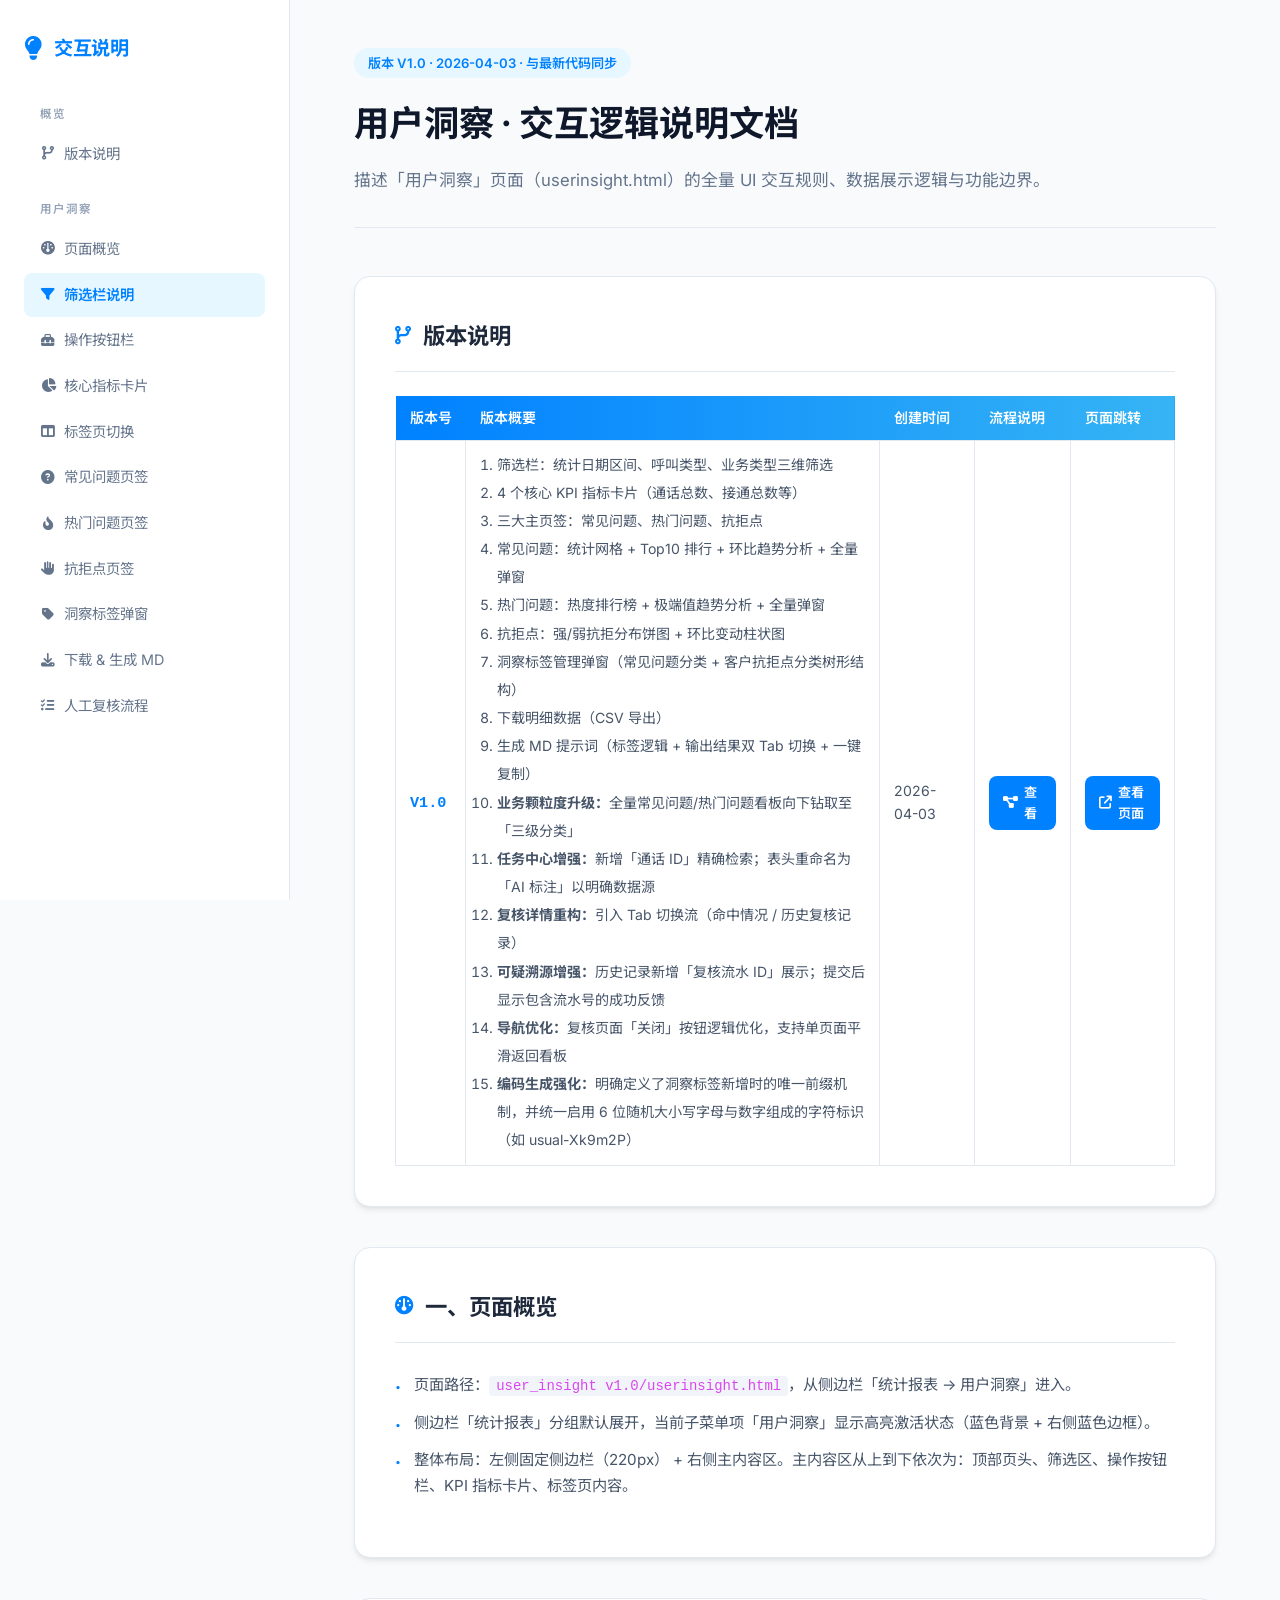
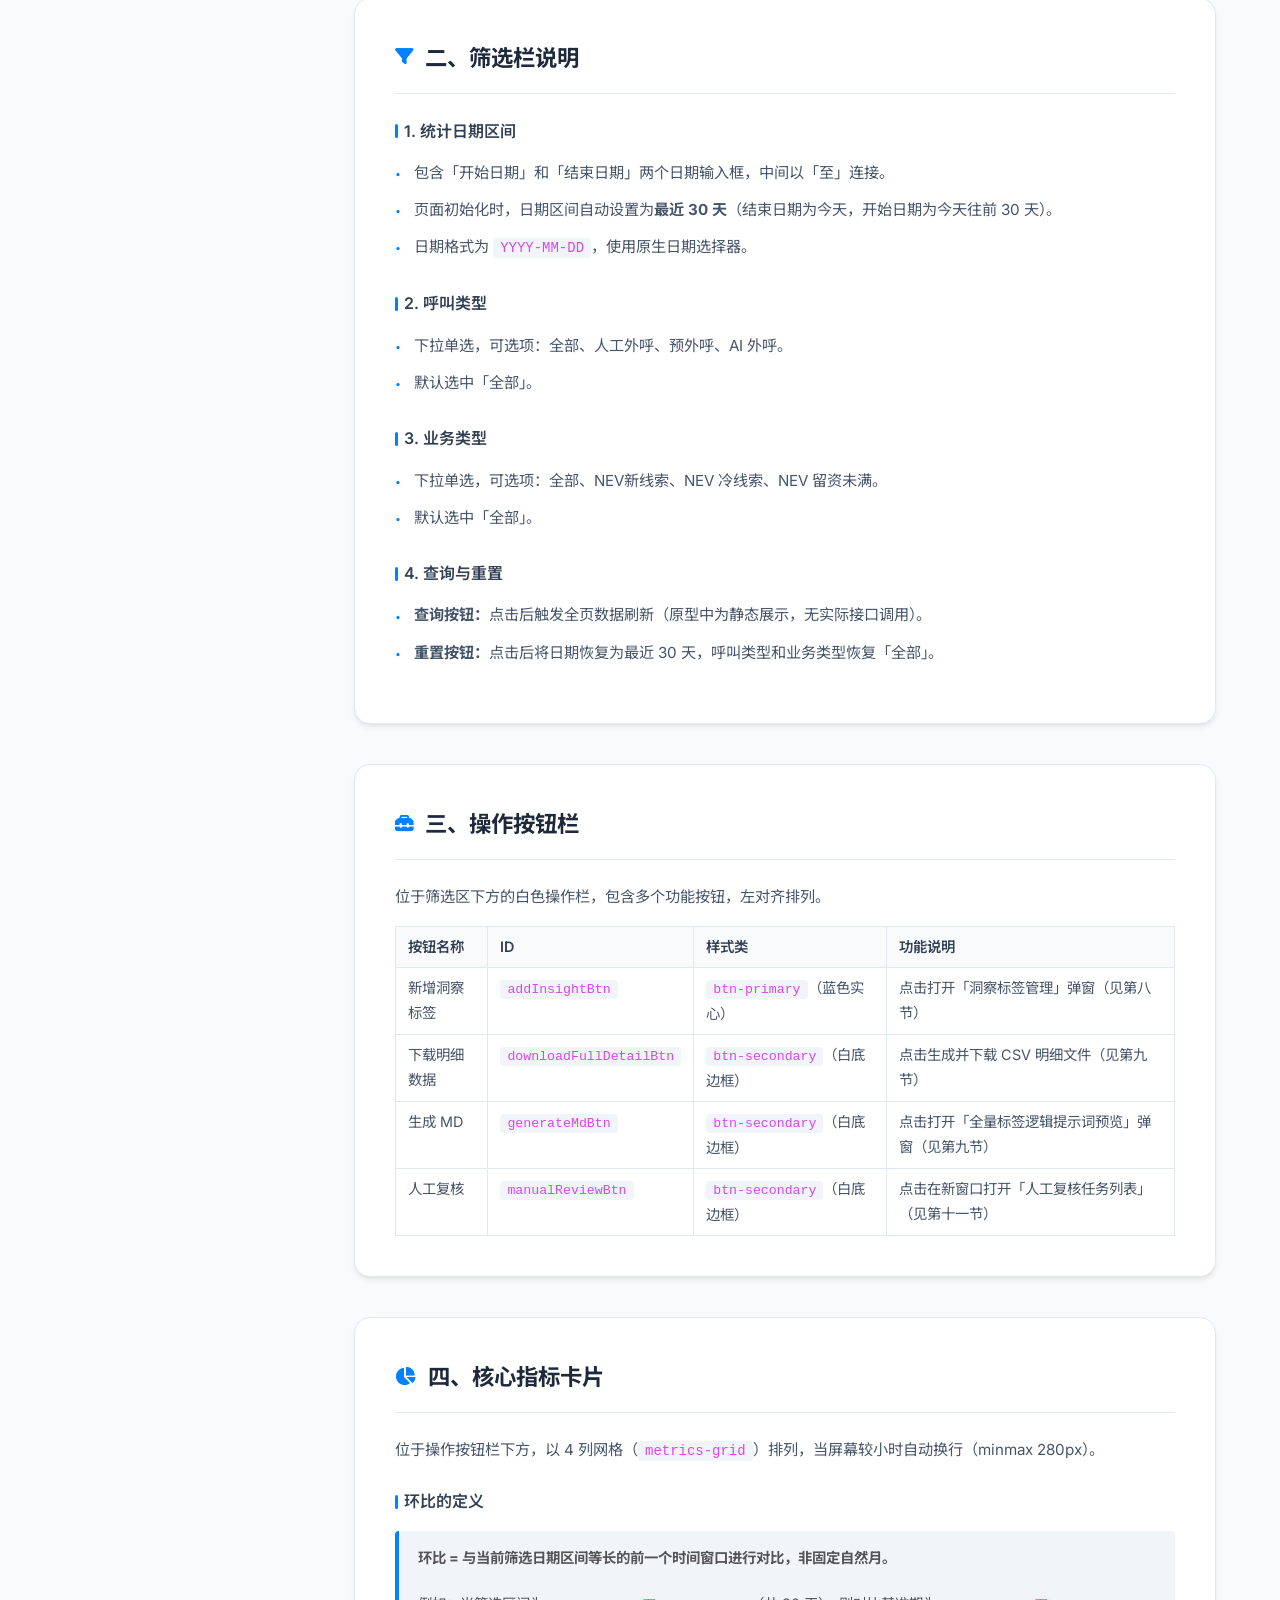
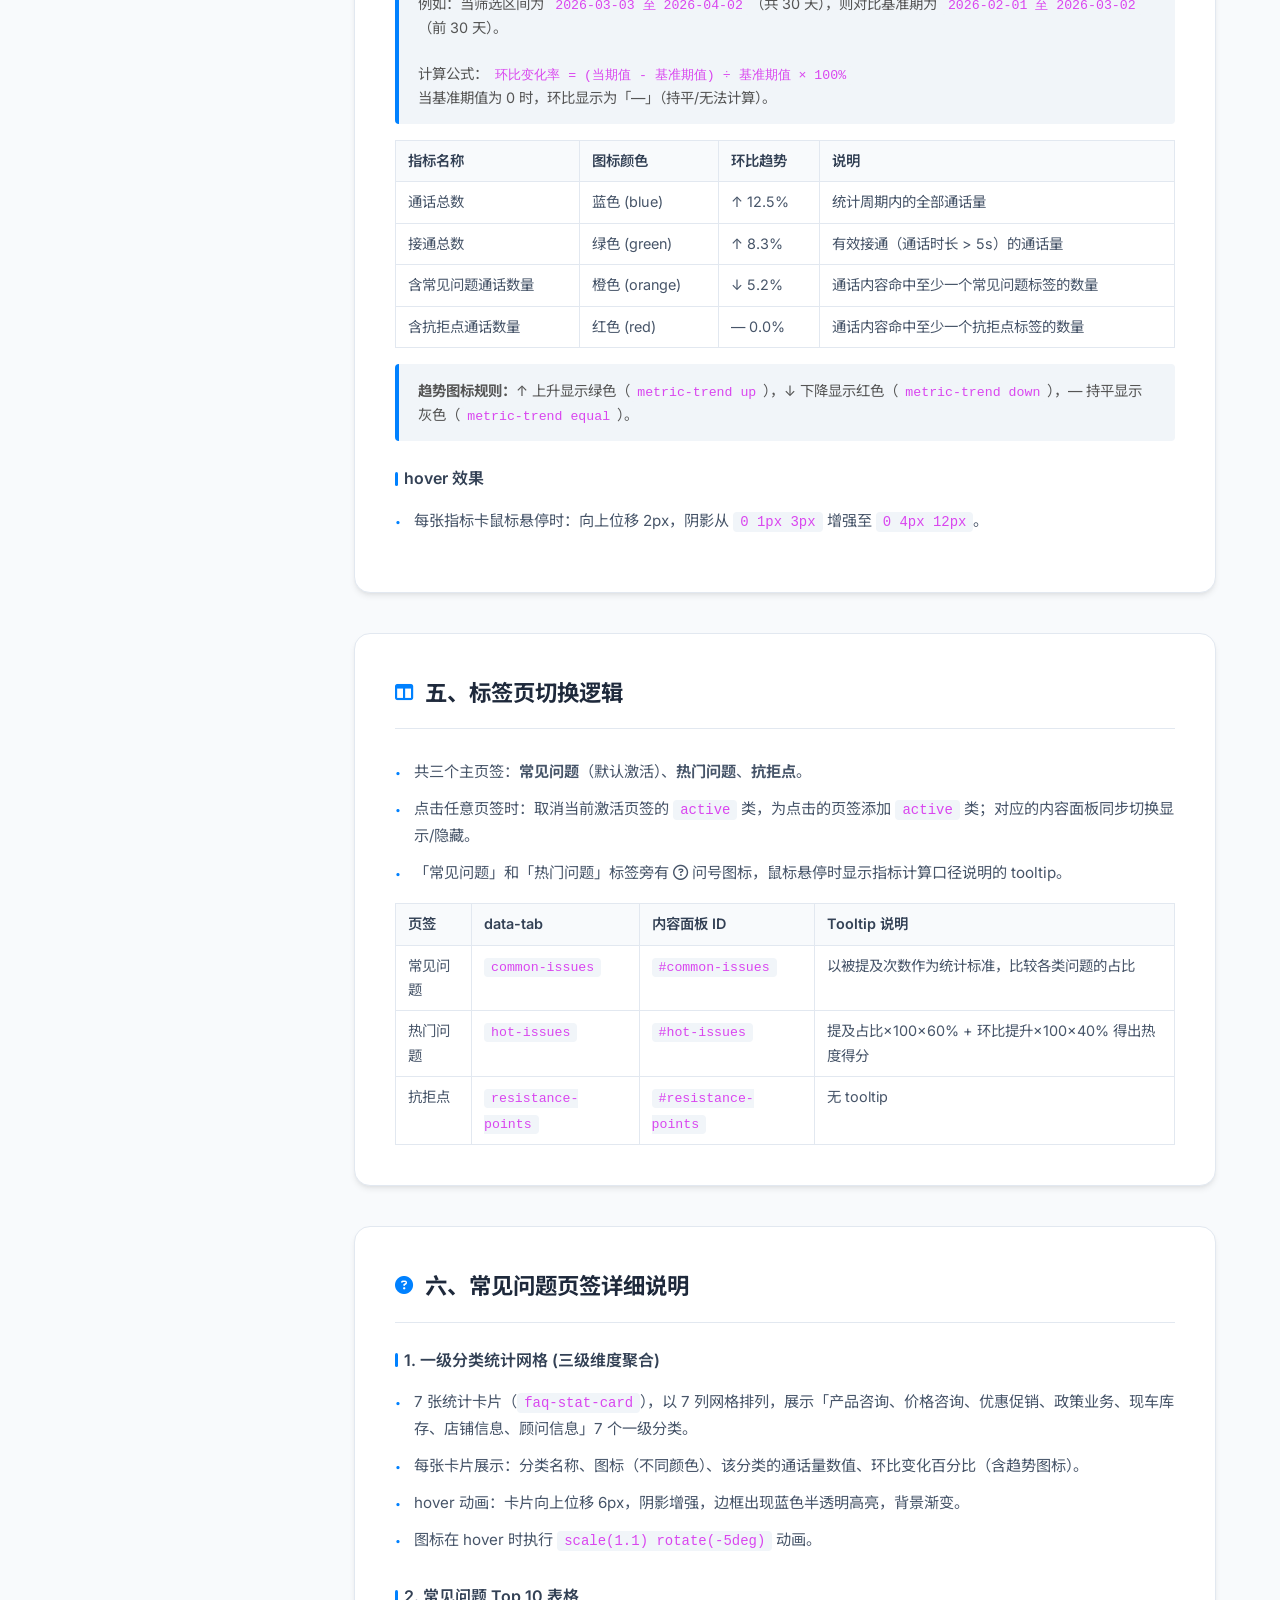
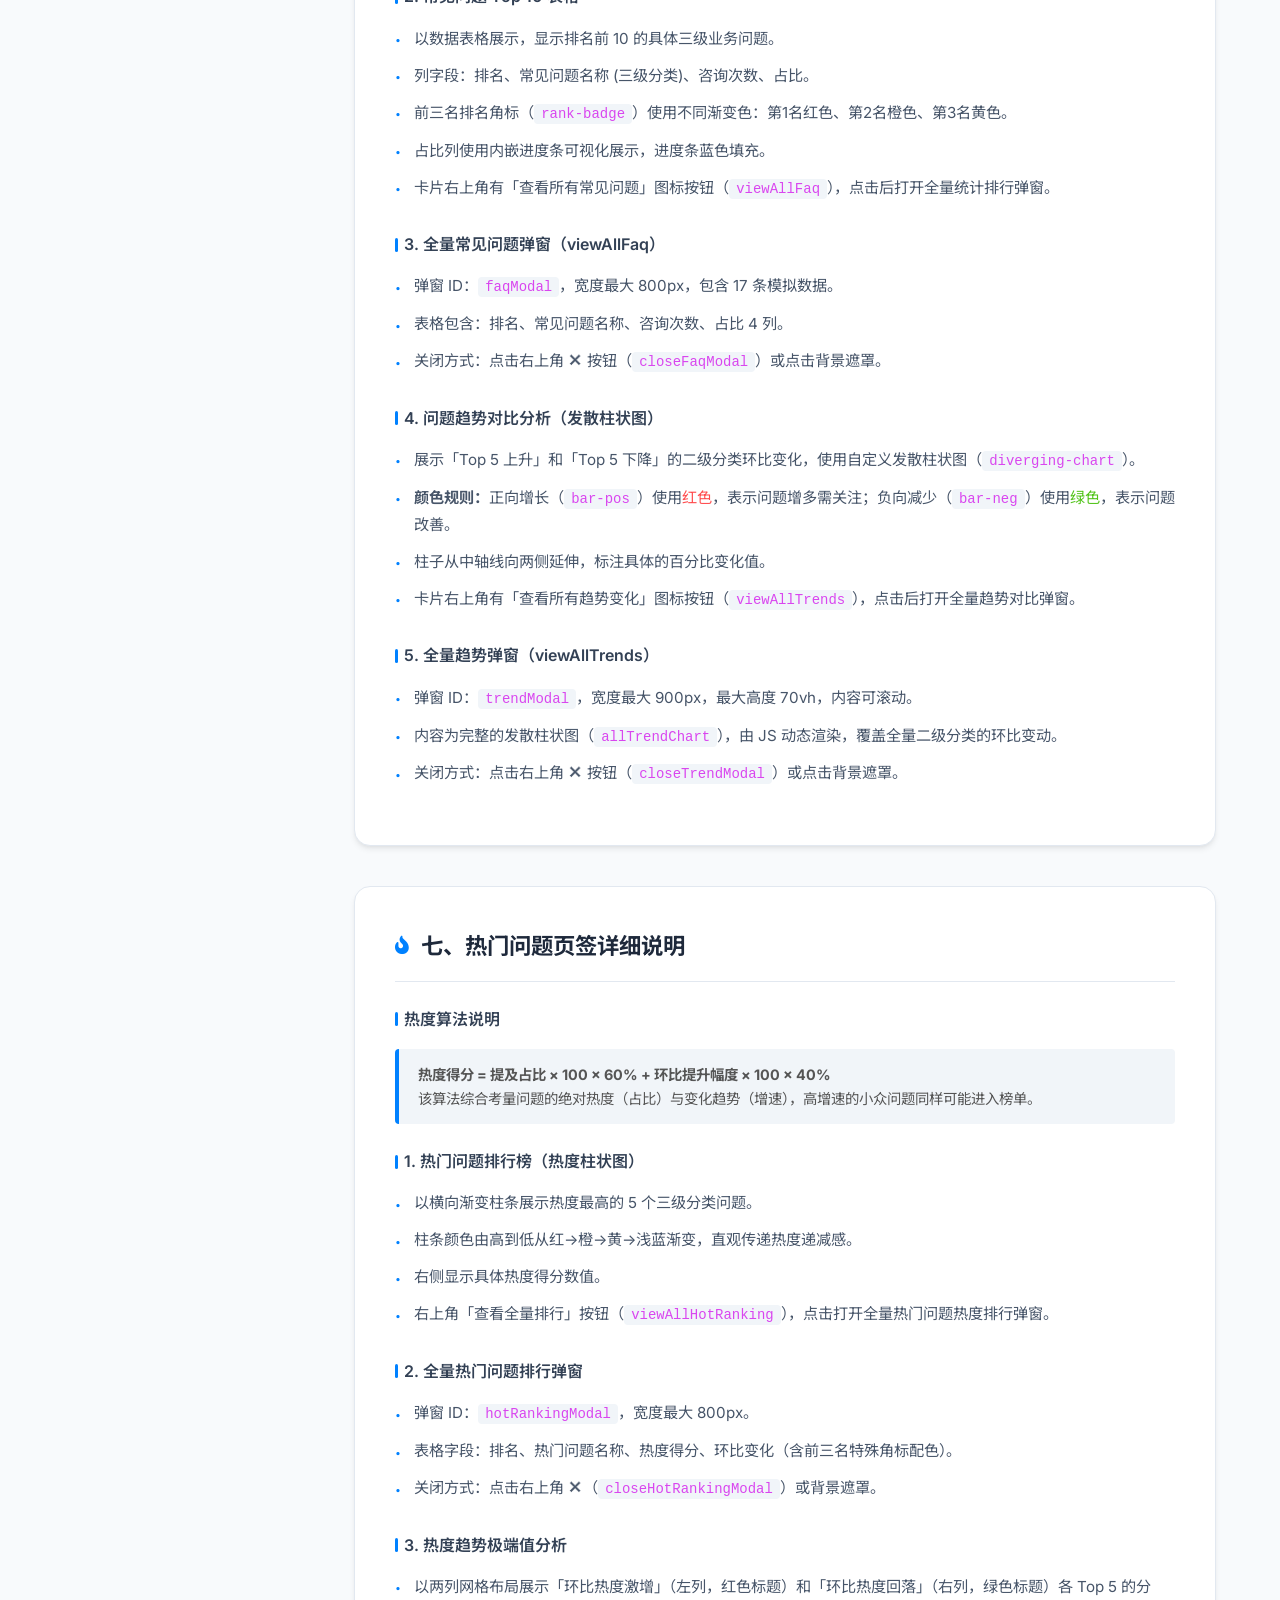
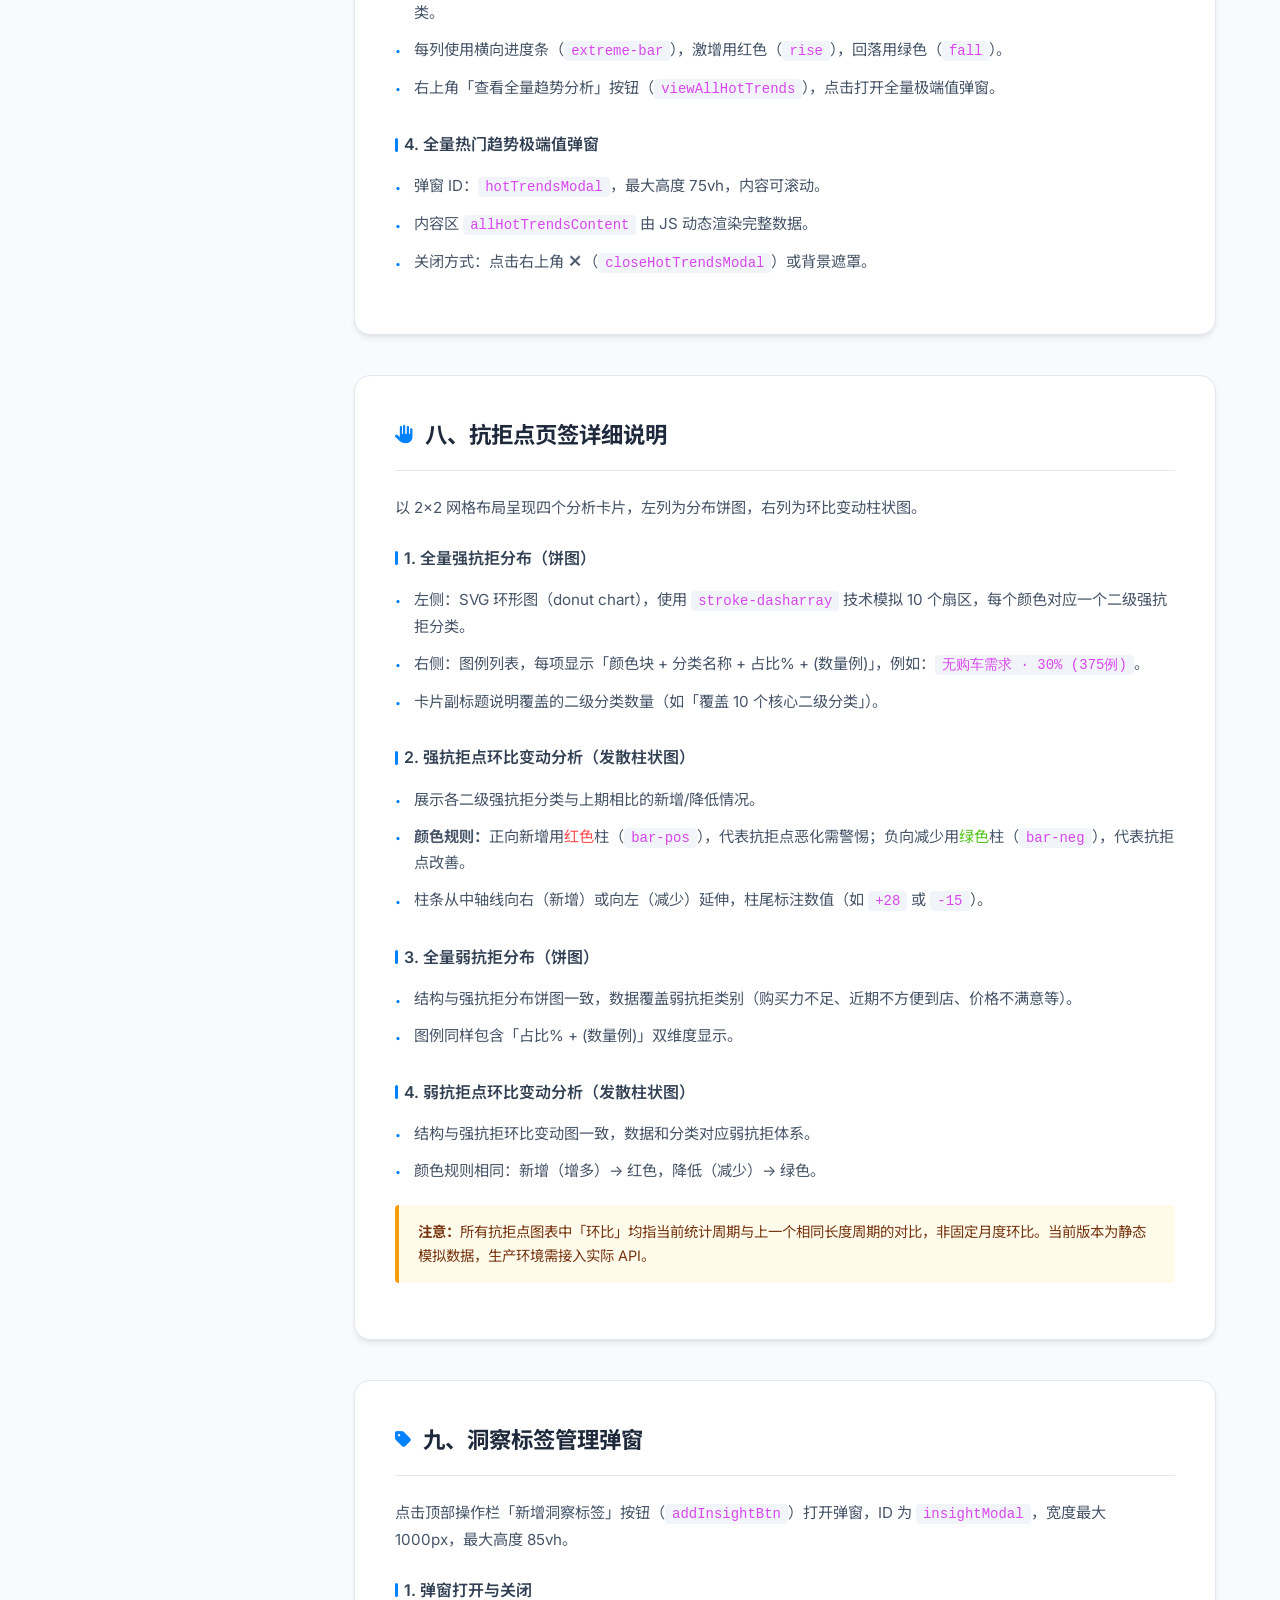
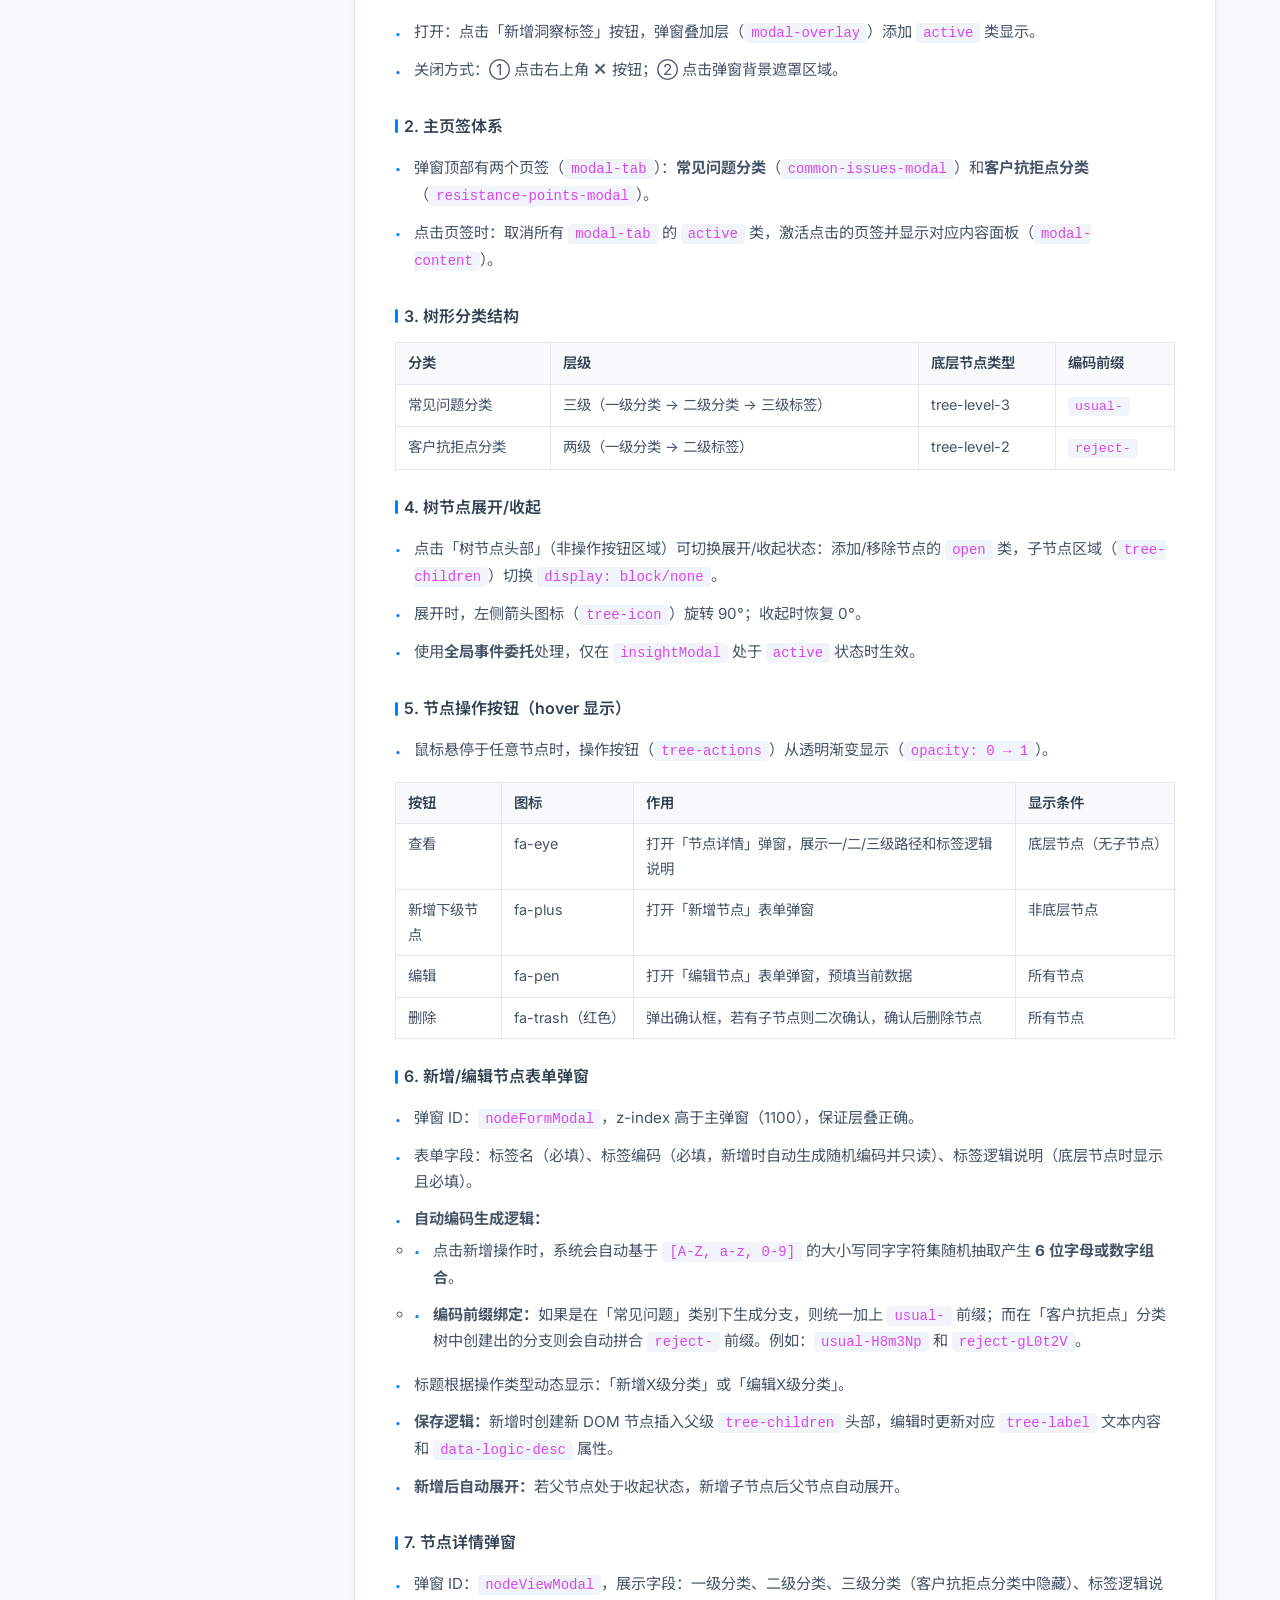
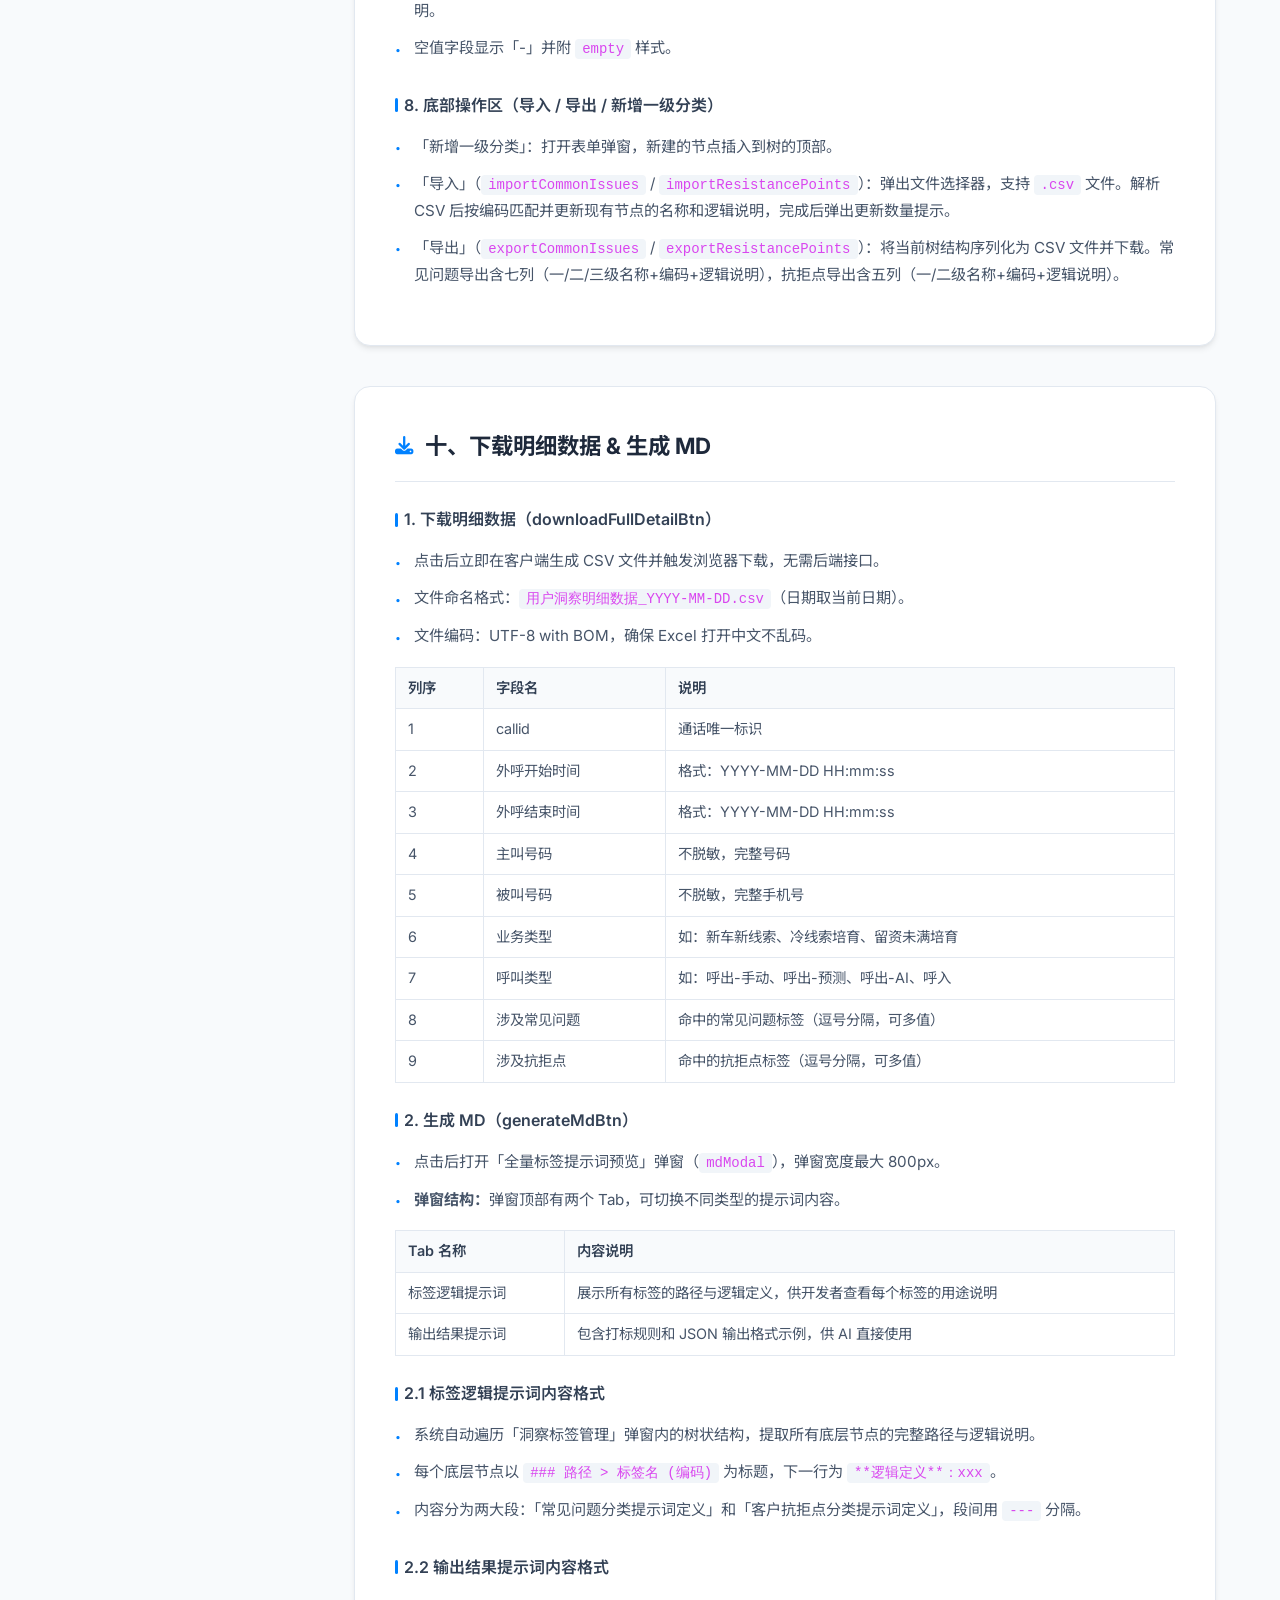
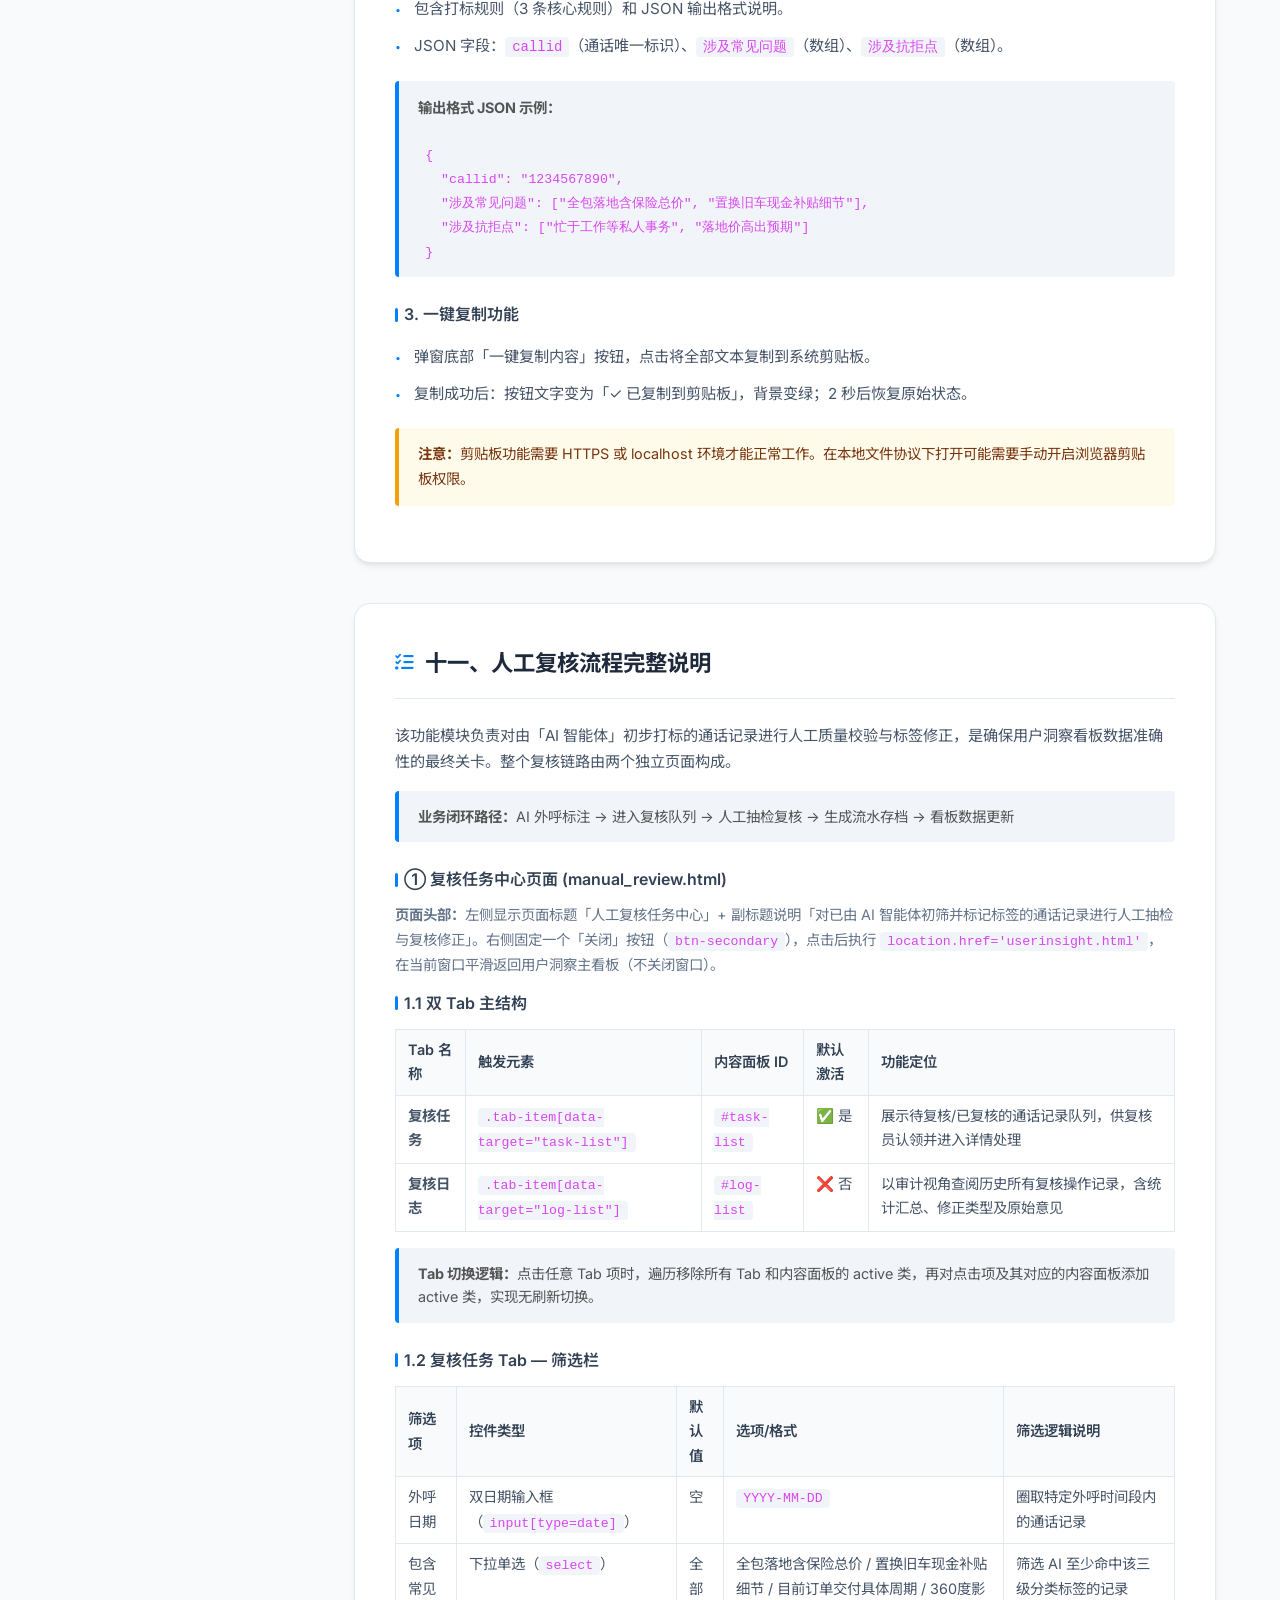
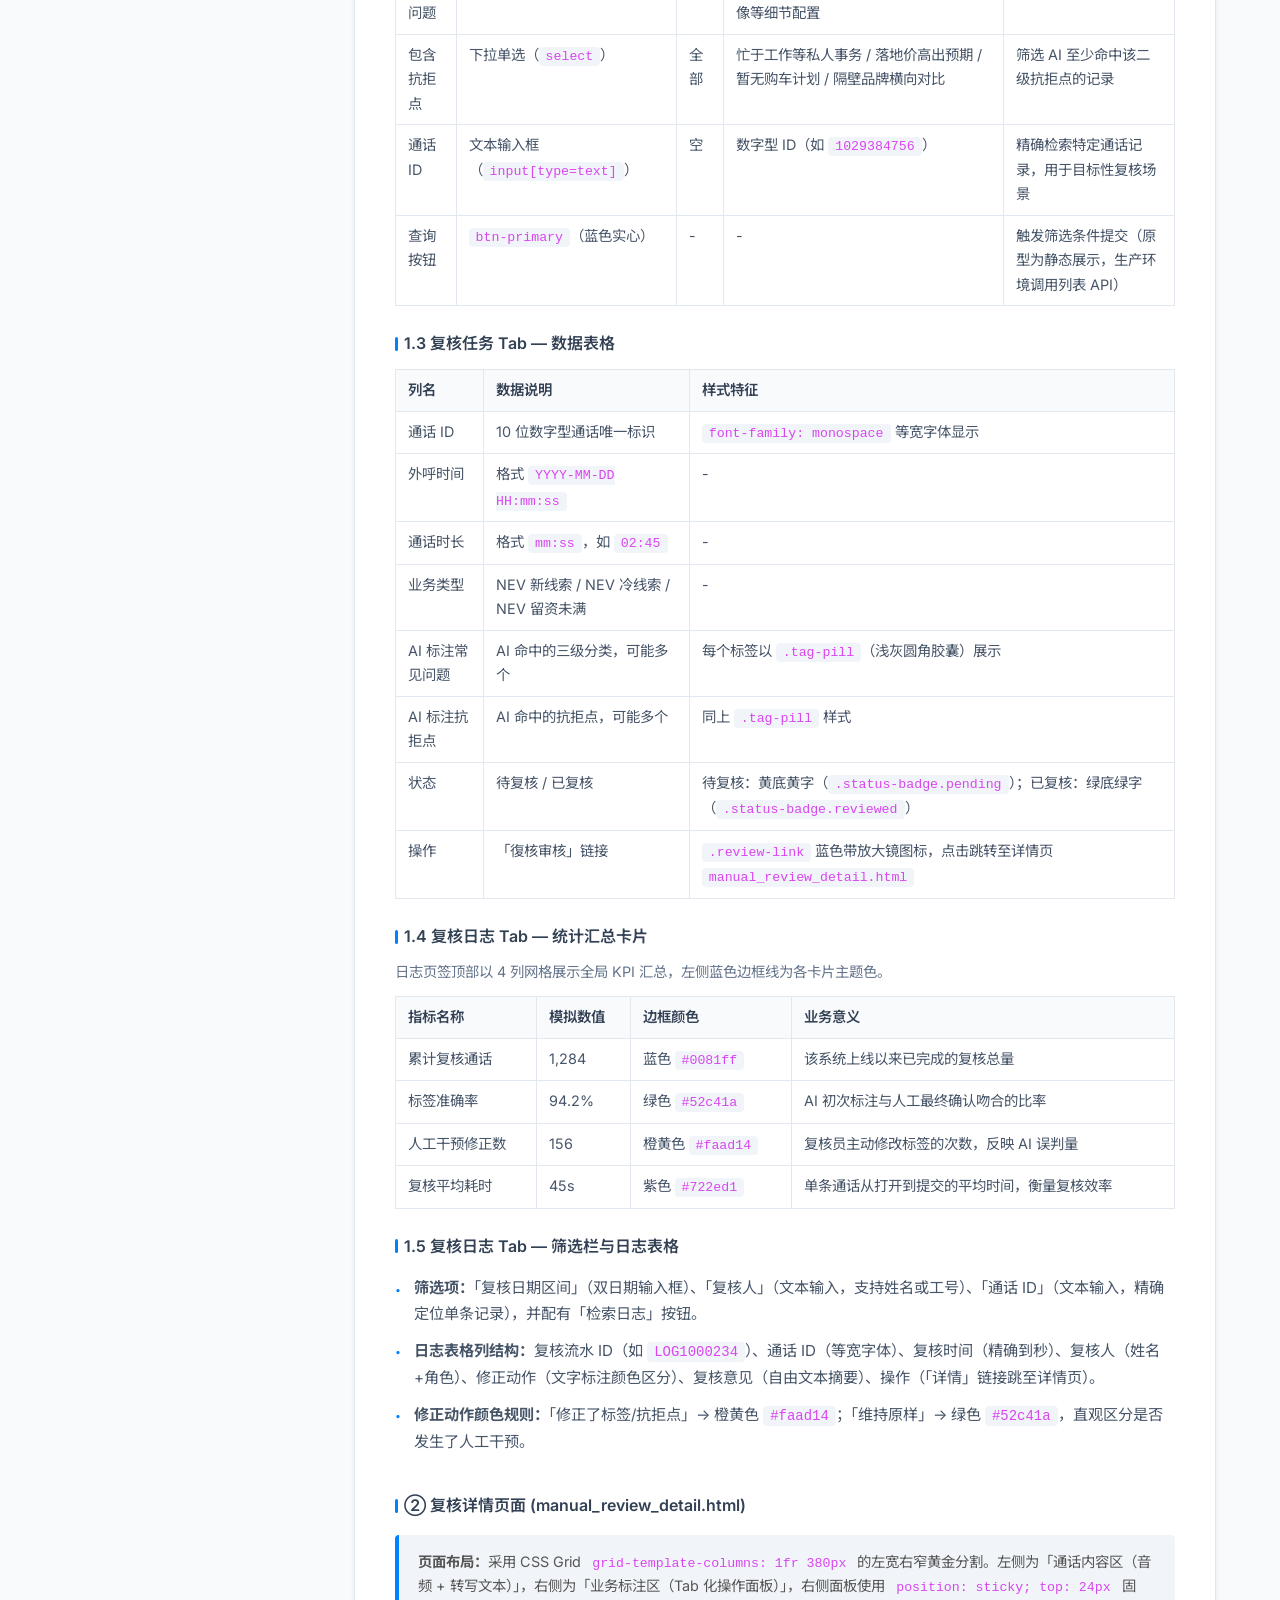
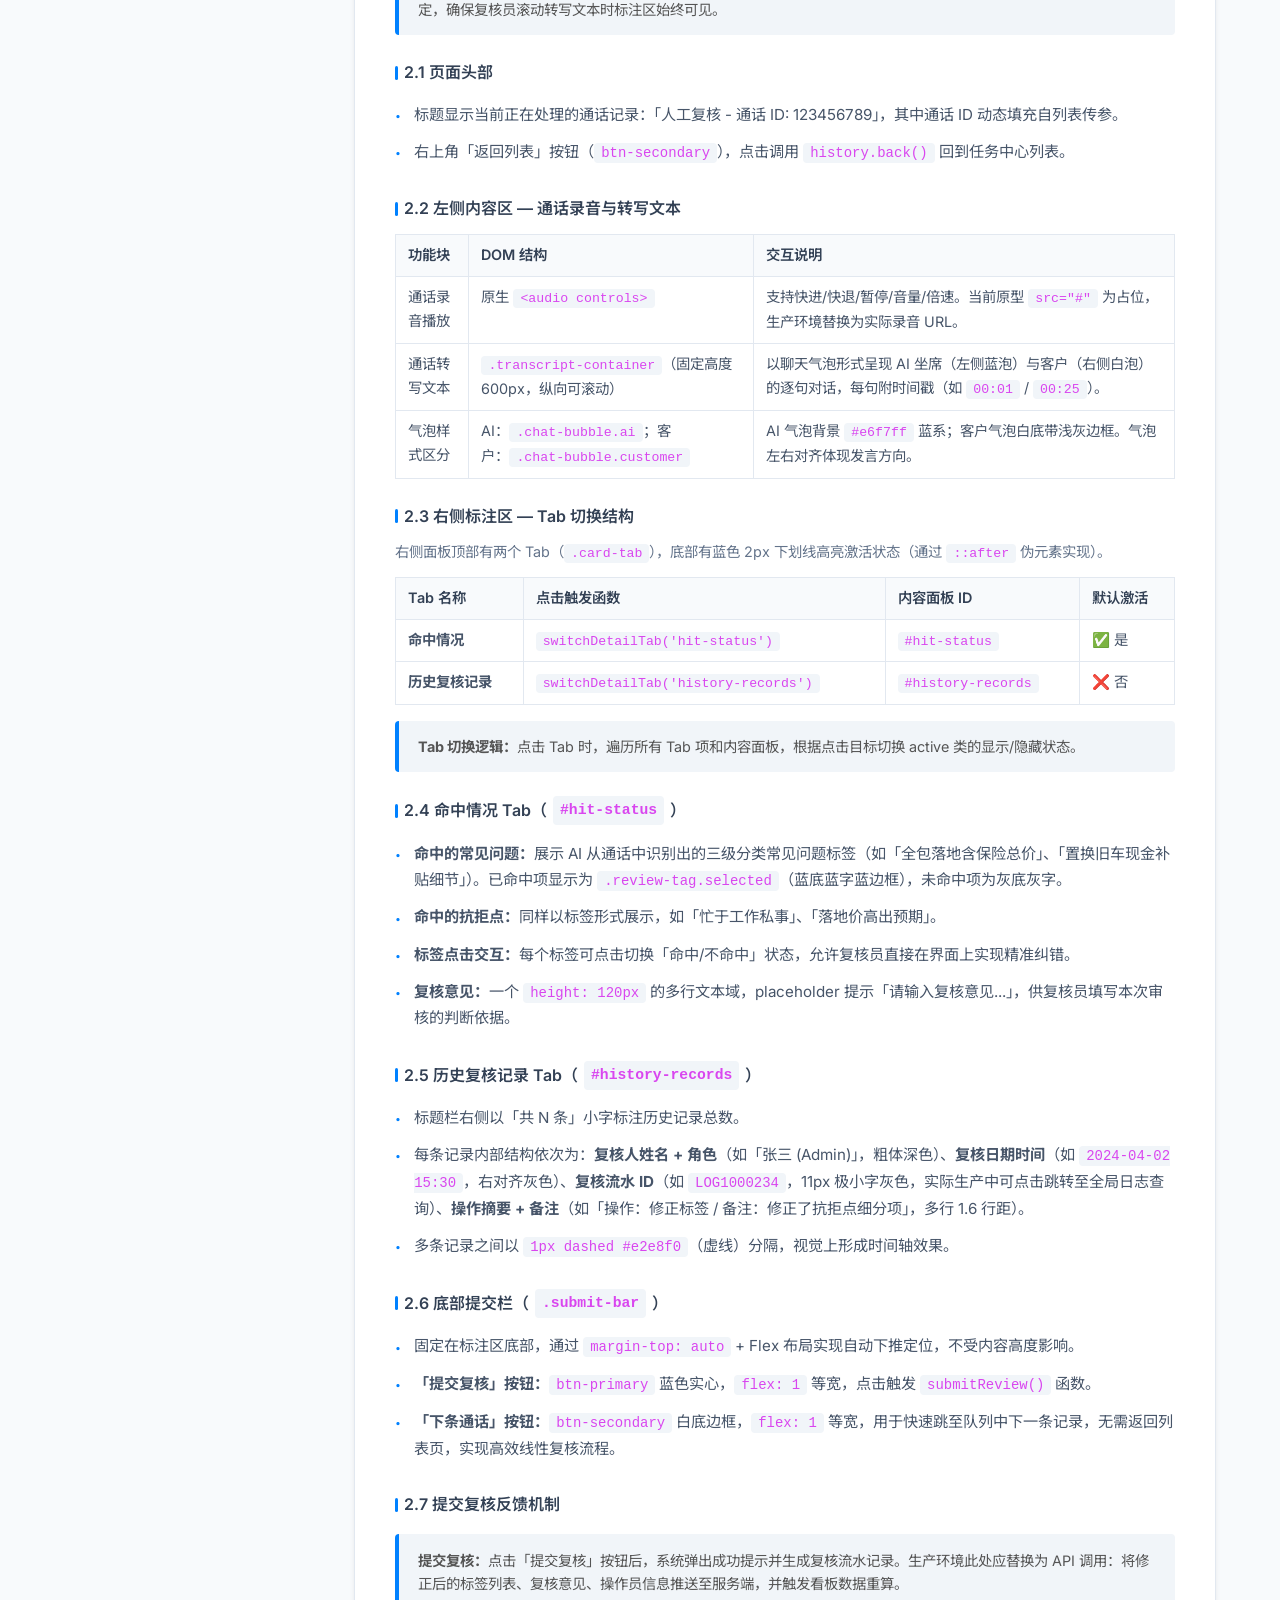
==== commit c5d890bb: "更新交互说明文档中生成MD功能的描述" ====
--- a/interaction_docs.html
+++ b/interaction_docs.html
@@ -372,7 +372,7 @@
                                 <li>抗拒点：强/弱抗拒分布饼图 + 环比变动柱状图</li>
                                 <li>洞察标签管理弹窗（常见问题分类 + 客户抗拒点分类树形结构）</li>
                                 <li>下载明细数据（CSV 导出）</li>
-                                <li>生成 MD 提示词（全量标签逻辑预览 + 一键复制）</li>
+                                <li>生成 MD 提示词（标签逻辑 + 输出结果双 Tab 切换 + 一键复制）</li>
                                 <li><strong>业务颗粒度升级：</strong>全量常见问题/热门问题看板向下钻取至「三级分类」</li>
                                 <li><strong>任务中心增强：</strong>新增「通话 ID」精确检索；表头重命名为「AI 标注」以明确数据源</li>
                                 <li><strong>复核详情重构：</strong>引入 Tab 切换流（命中情况 / 历史复核记录）</li>
@@ -722,21 +722,39 @@
 
             <h3 class="sub-title">2. 生成 MD（generateMdBtn）</h3>
             <ul class="item-list">
-                <li>点击后打开「全量标签逻辑提示词预览」弹窗（<code>mdModal</code>），弹窗宽度最大 800px。</li>
-                <li><strong>生成逻辑：</strong>系统自动遍历「洞察标签管理」弹窗内的树状结构，提取所有底层节点（常见问题三级节点、抗拒点二级节点）的完整路径与逻辑说明，转化为 Markdown 格式文本。</li>
-            </ul>
-
-            <div class="highlight-box">
-                <strong>生成格式示例：</strong><br><br>
-                <code>### 新车业务 &gt; 价格咨询 &gt; 咨询落地价 (usual-a1b2c3)</code><br>
-                <code>**逻辑定义**：客户咨询车辆落地价包含哪些费用明细，如购置税、保险、上牌费等</code>
-            </div>
-
-            <ul class="item-list">
+                <li>点击后打开「全量标签提示词预览」弹窗（<code>mdModal</code>），弹窗宽度最大 800px。</li>
+                <li><strong>弹窗结构：</strong>弹窗顶部有两个 Tab，可切换不同类型的提示词内容。</li>
+            </ul>
+
+            <table class="flow-table">
+                <thead><tr><th>Tab 名称</th><th>内容说明</th></tr></thead>
+                <tbody>
+                    <tr><td>标签逻辑提示词</td><td>展示所有标签的路径与逻辑定义，供开发者查看每个标签的用途说明</td></tr>
+                    <tr><td>输出结果提示词</td><td>包含打标规则和 JSON 输出格式示例，供 AI 直接使用</td></tr>
+                </tbody>
+            </table>
+
+            <h3 class="sub-title">2.1 标签逻辑提示词内容格式</h3>
+            <ul class="item-list">
+                <li>系统自动遍历「洞察标签管理」弹窗内的树状结构，提取所有底层节点的完整路径与逻辑说明。</li>
                 <li>每个底层节点以 <code>### 路径 &gt; 标签名 (编码)</code> 为标题，下一行为 <code>**逻辑定义**：xxx</code>。</li>
                 <li>内容分为两大段：「常见问题分类提示词定义」和「客户抗拒点分类提示词定义」，段间用 <code>---</code> 分隔。</li>
-                <li>Markdown 内容展示在 <code>&lt;pre&gt;</code> 标签内，保持代码格式。</li>
-            </ul>
+            </ul>
+
+            <h3 class="sub-title">2.2 输出结果提示词内容格式</h3>
+            <ul class="item-list">
+                <li>包含打标规则（3 条核心规则）和 JSON 输出格式说明。</li>
+                <li>JSON 字段：<code>callid</code>（通话唯一标识）、<code>涉及常见问题</code>（数组）、<code>涉及抗拒点</code>（数组）。</li>
+            </ul>
+
+            <div class="highlight-box">
+                <strong>输出格式 JSON 示例：</strong><br><br>
+                <code>{</code><br>
+                <code>&nbsp;&nbsp;"callid": "1234567890",</code><br>
+                <code>&nbsp;&nbsp;"涉及常见问题": ["全包落地含保险总价", "置换旧车现金补贴细节"],</code><br>
+                <code>&nbsp;&nbsp;"涉及抗拒点": ["忙于工作等私人事务", "落地价高出预期"]</code><br>
+                <code>}</code>
+            </div>
 
             <h3 class="sub-title">3. 一键复制功能</h3>
             <ul class="item-list">
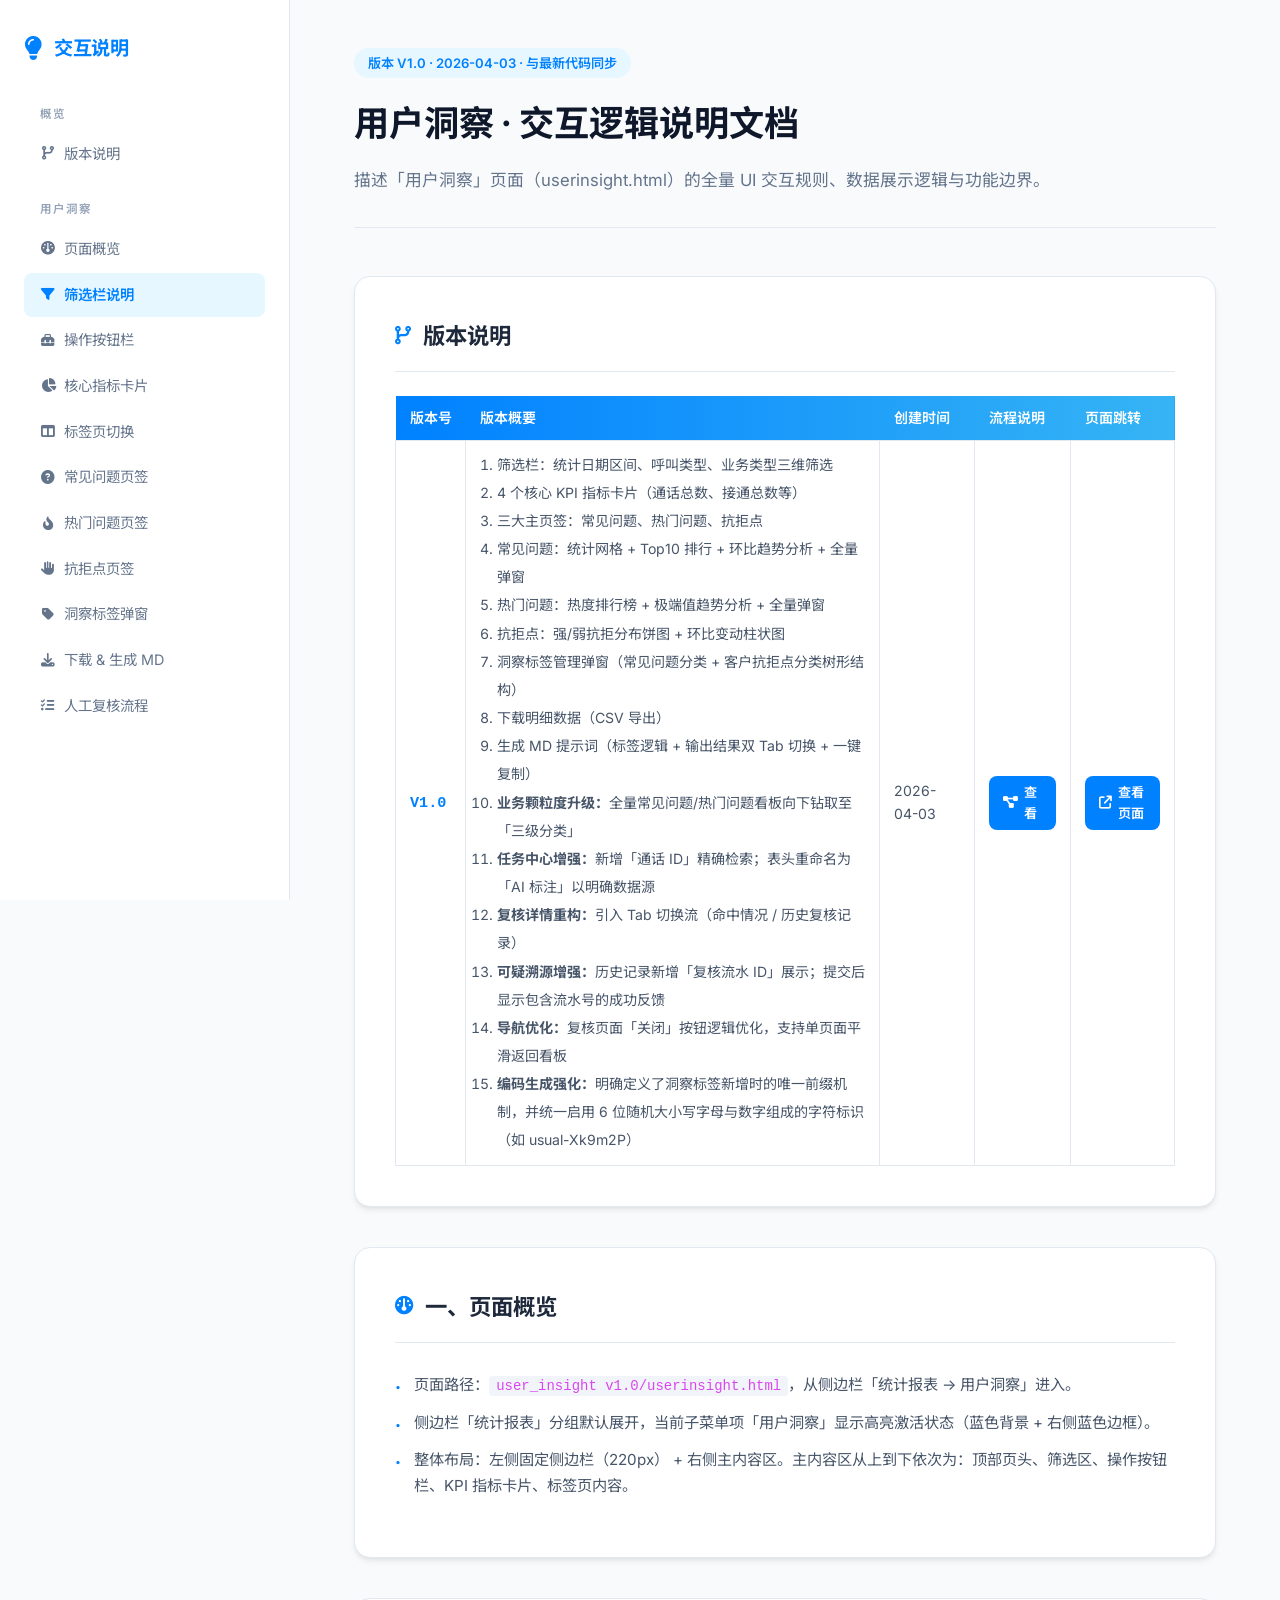
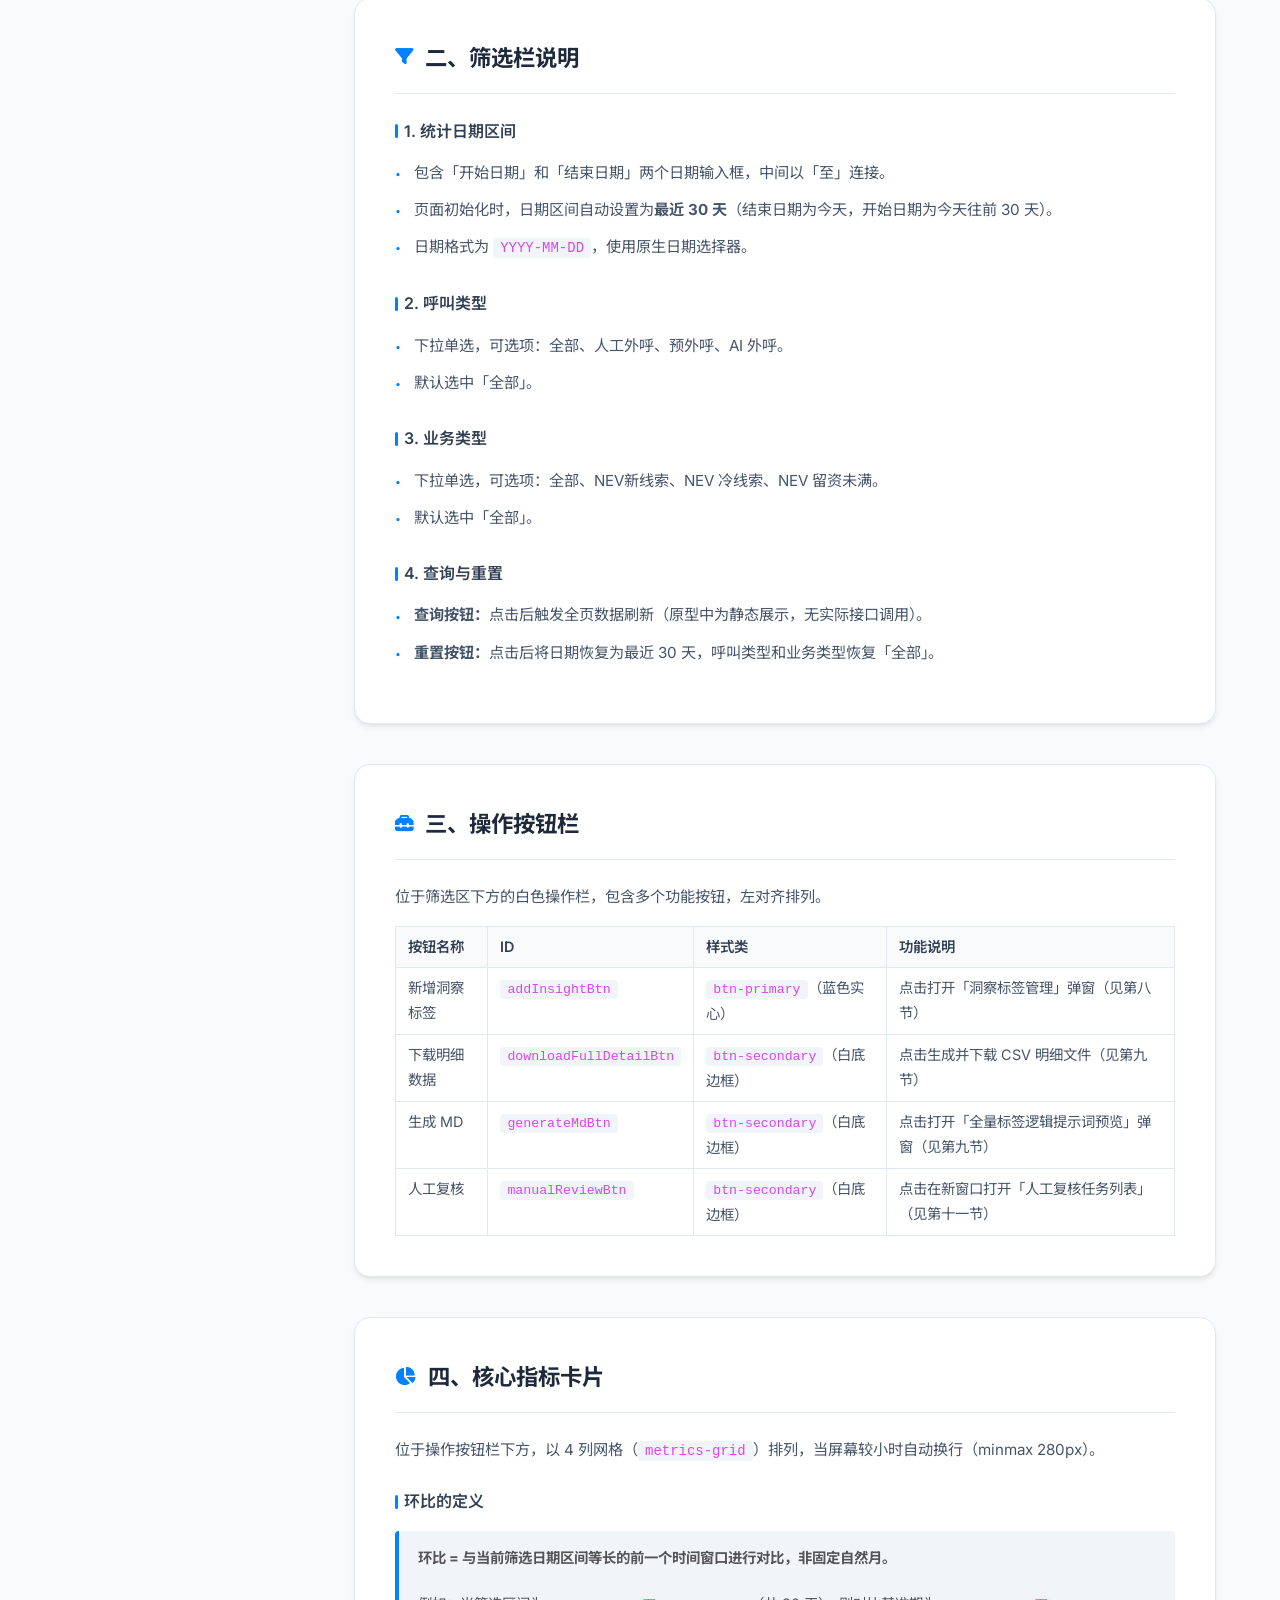
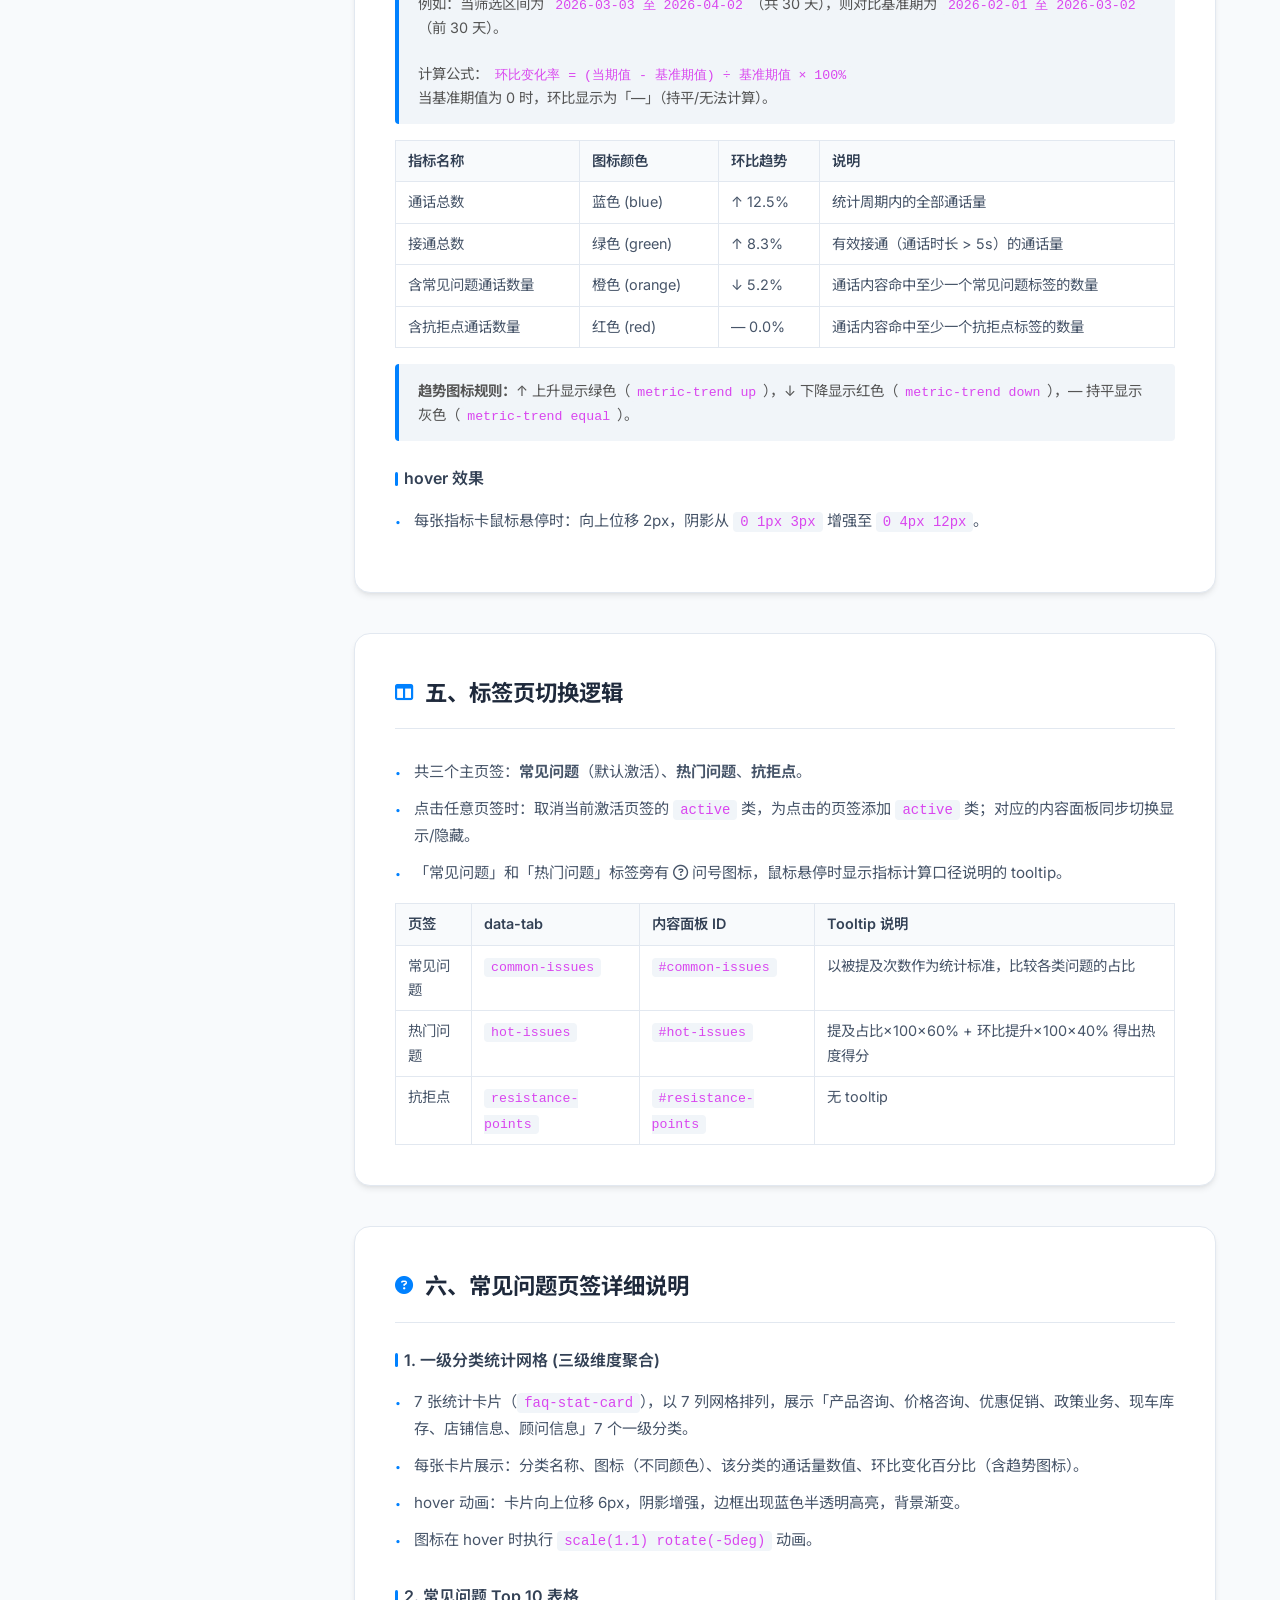
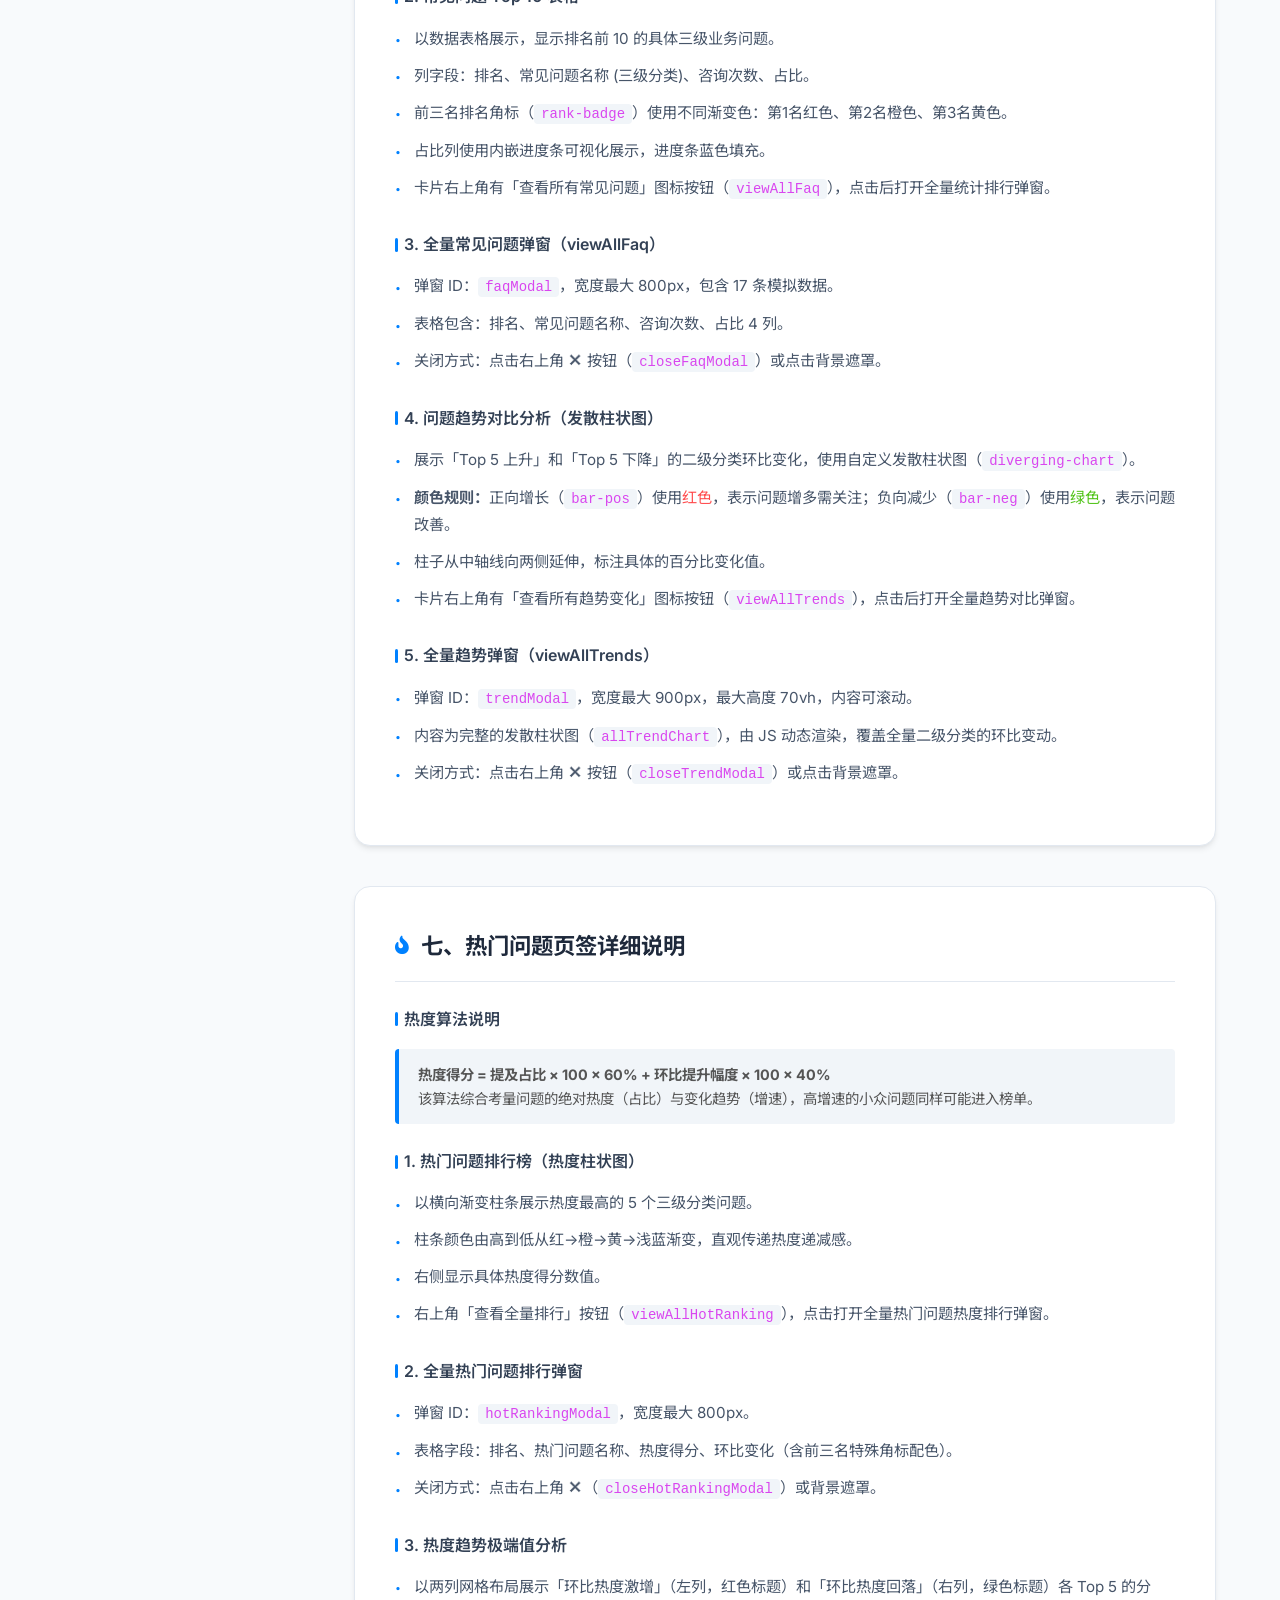
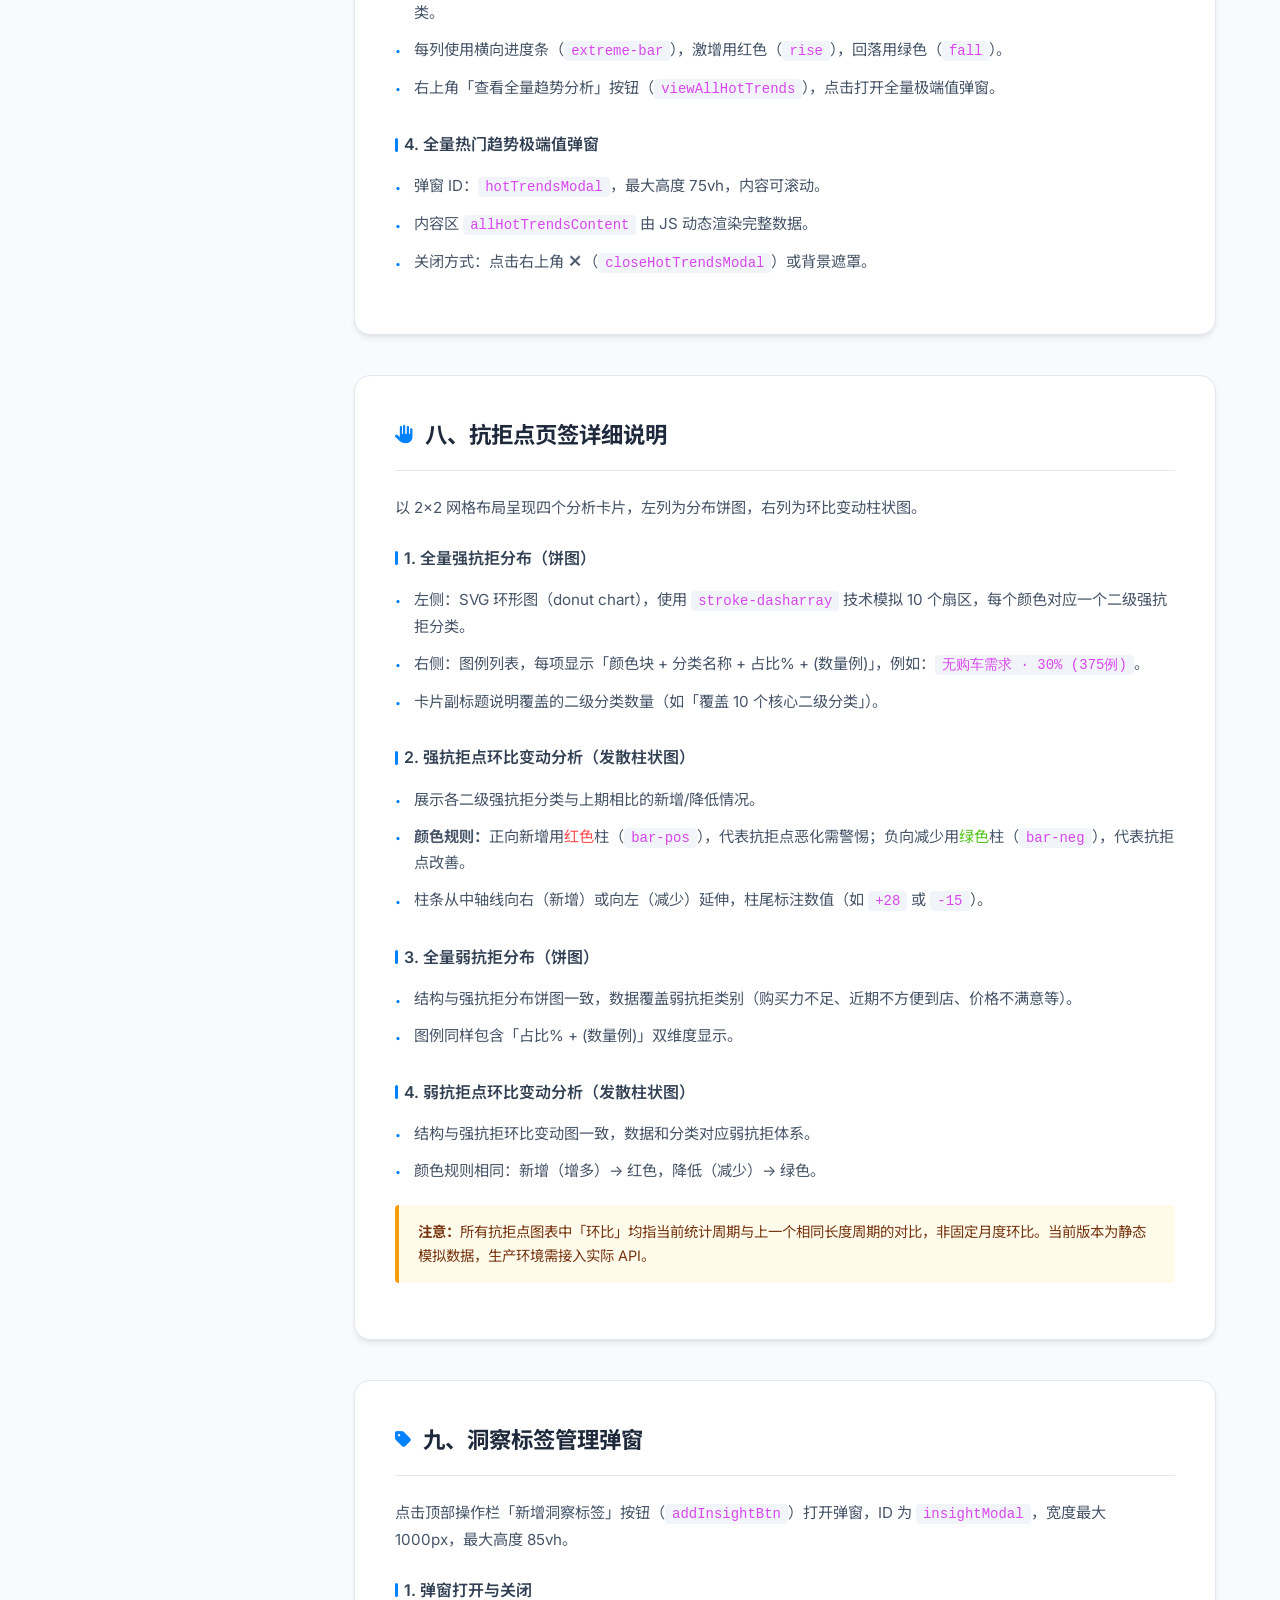
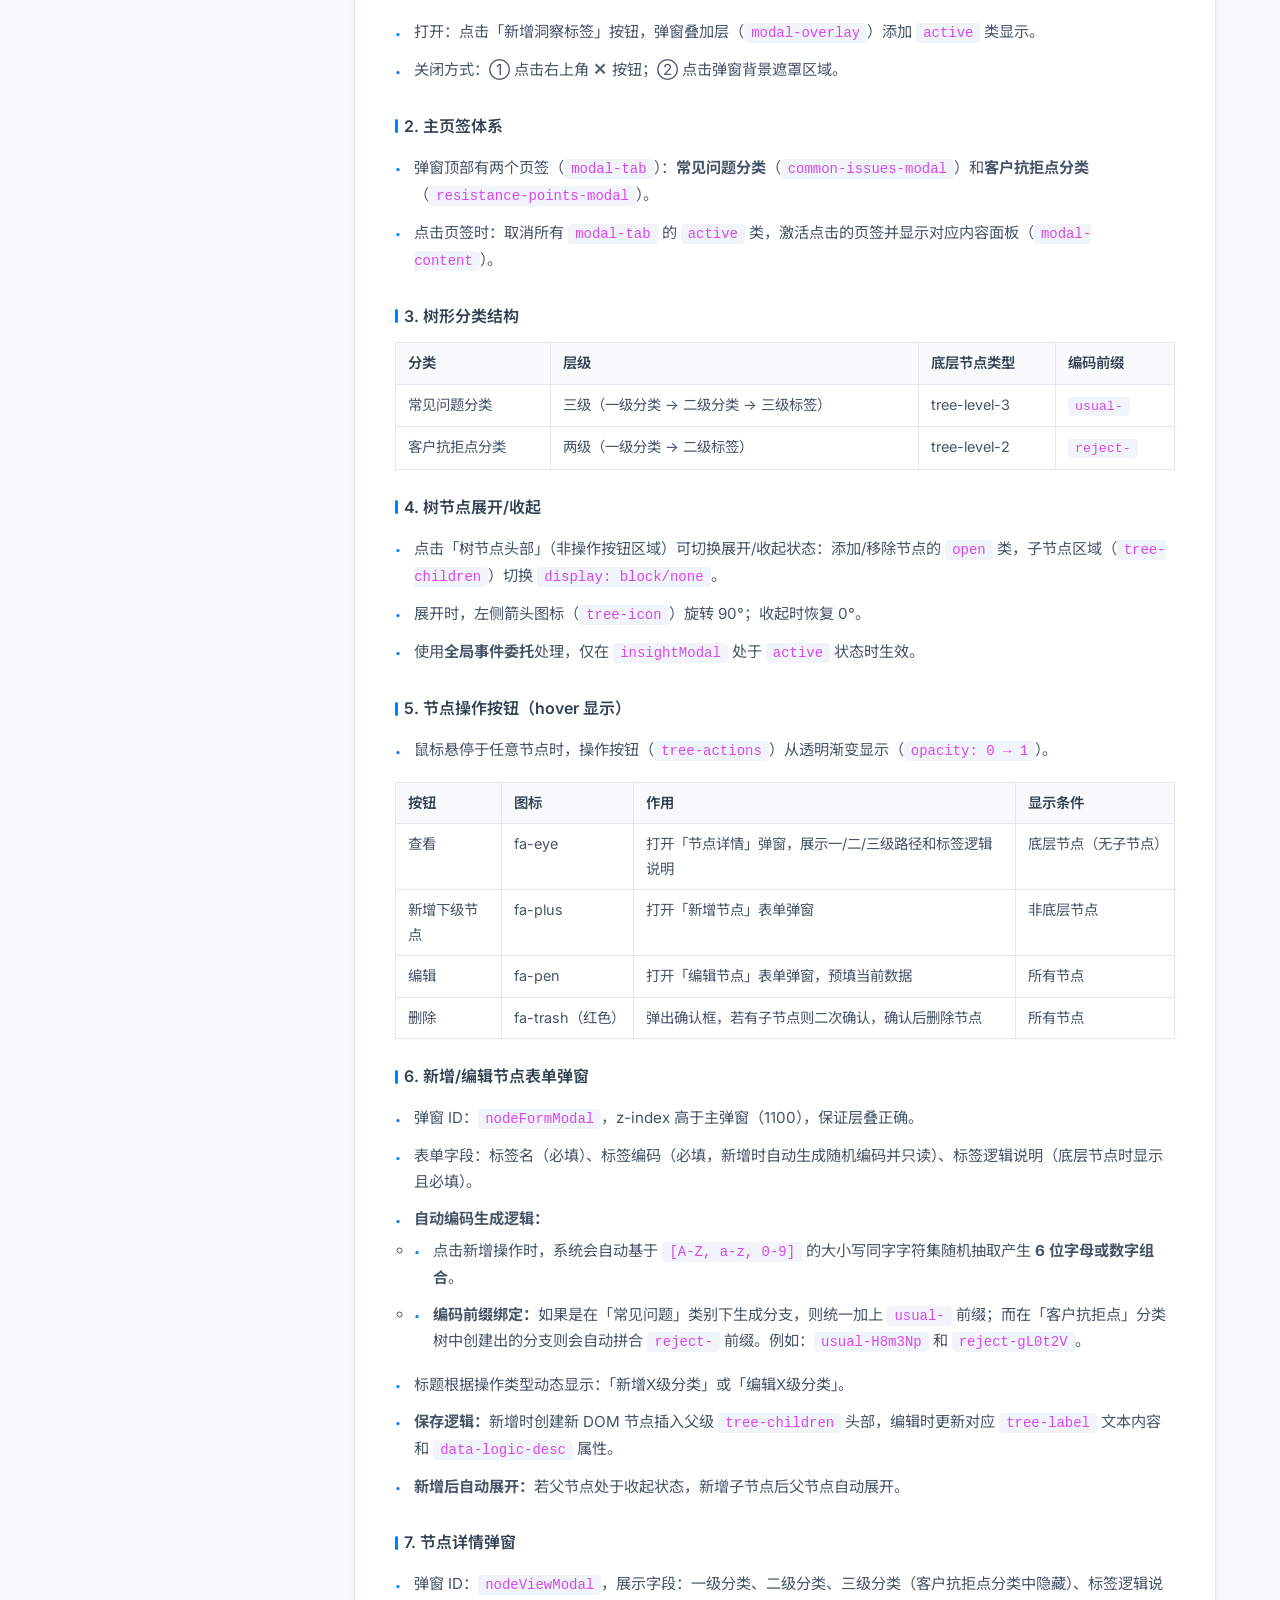
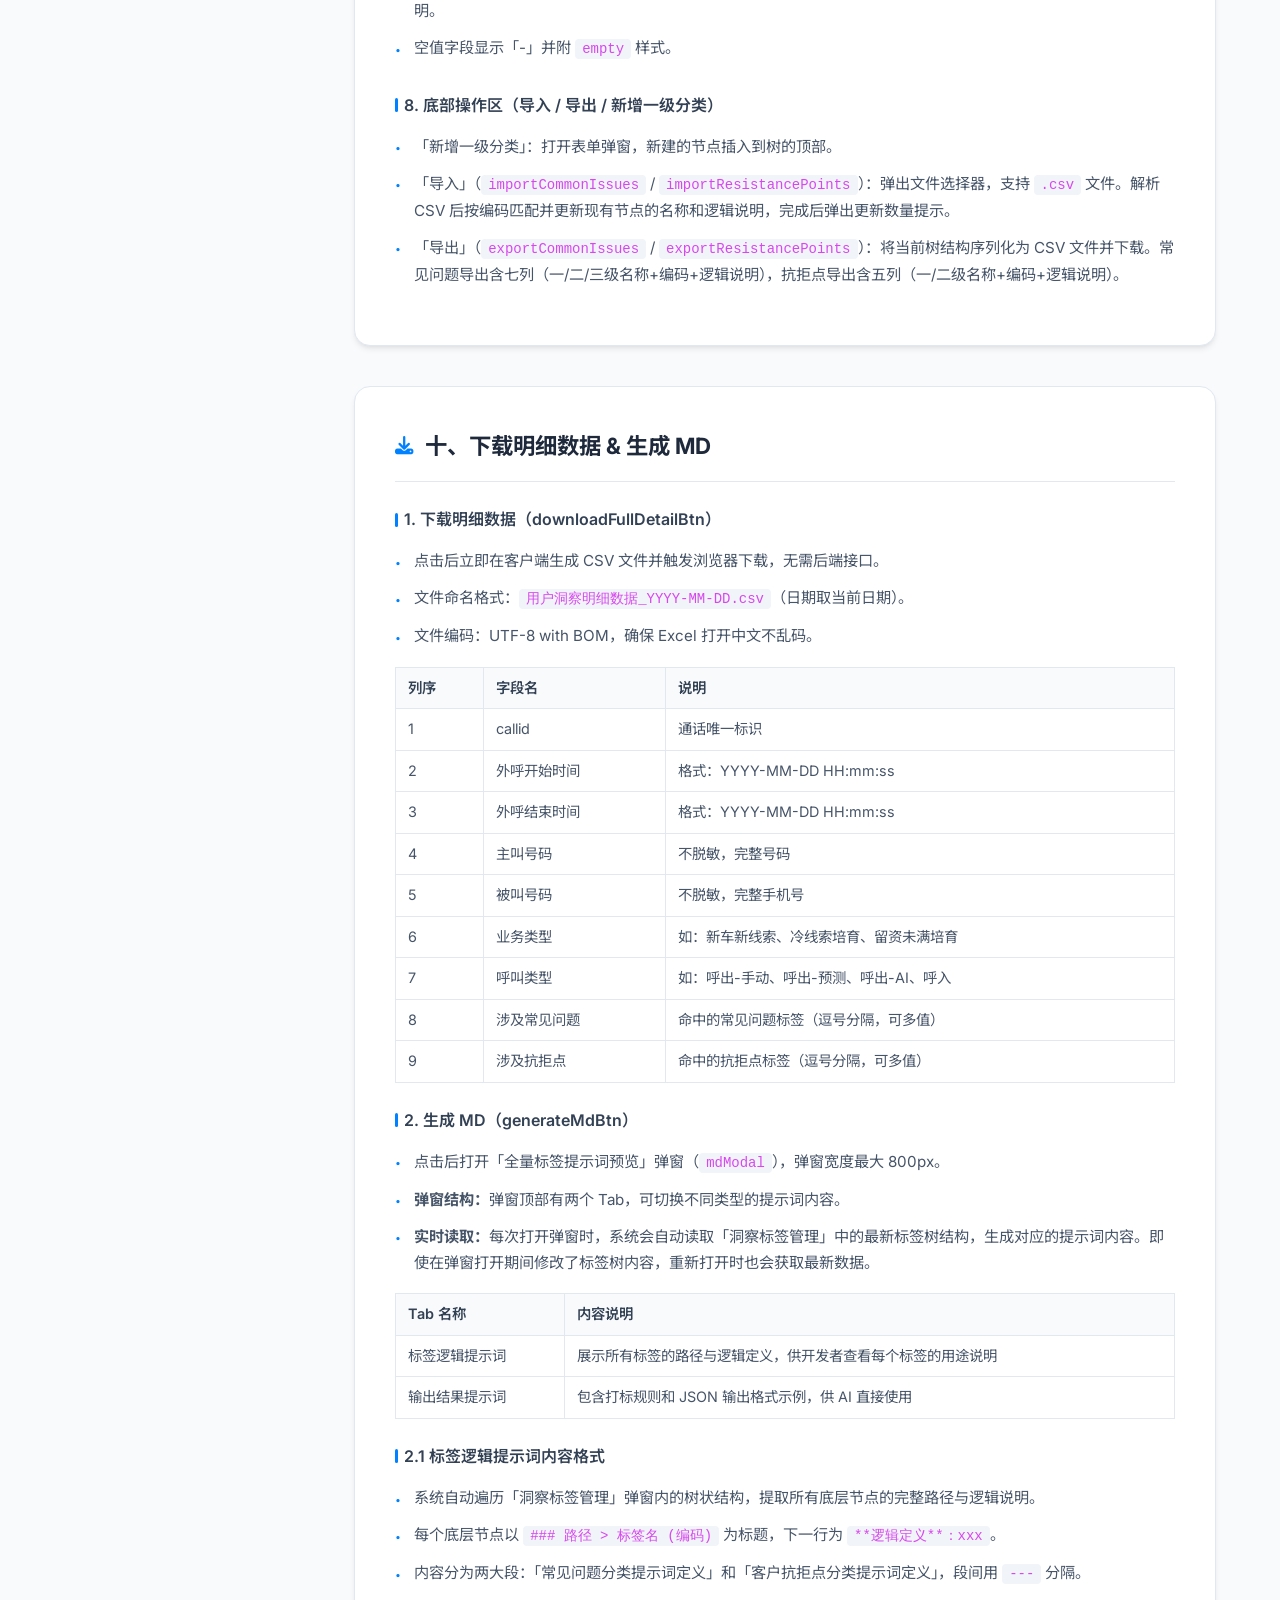
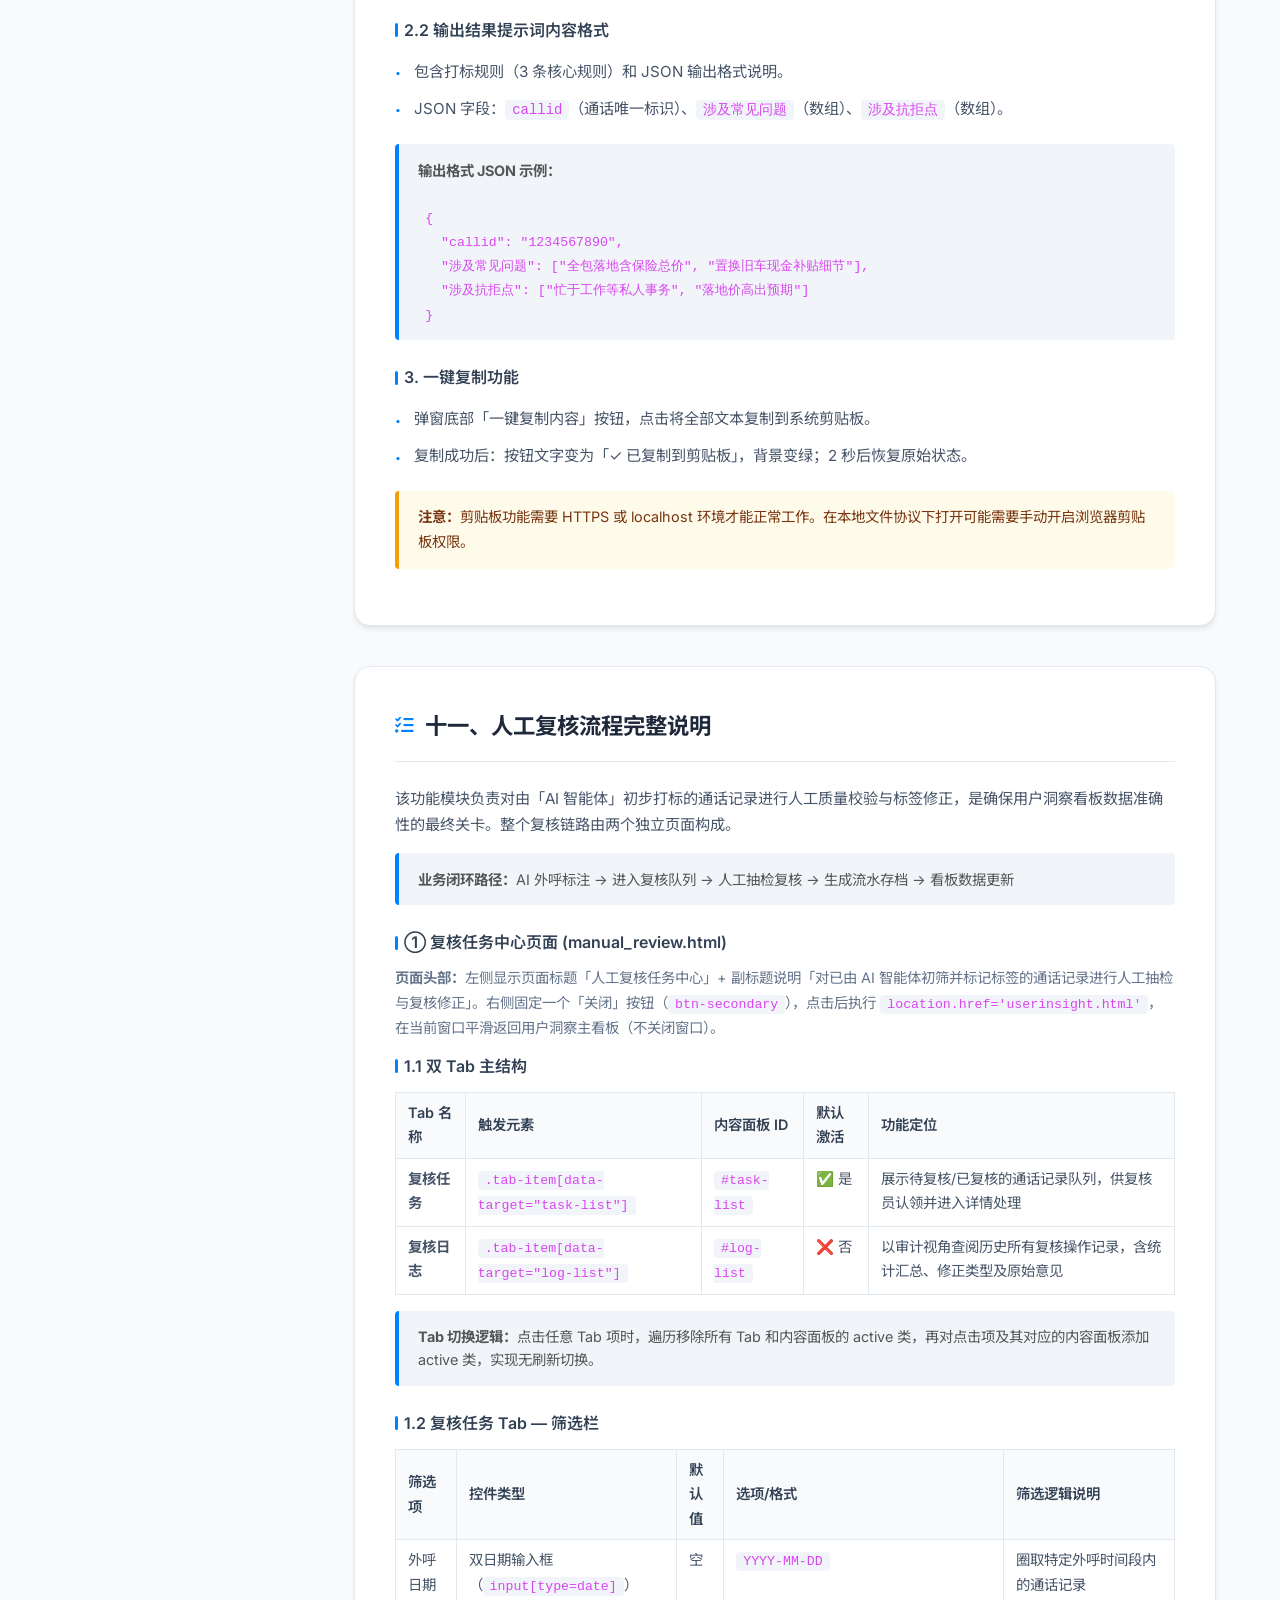
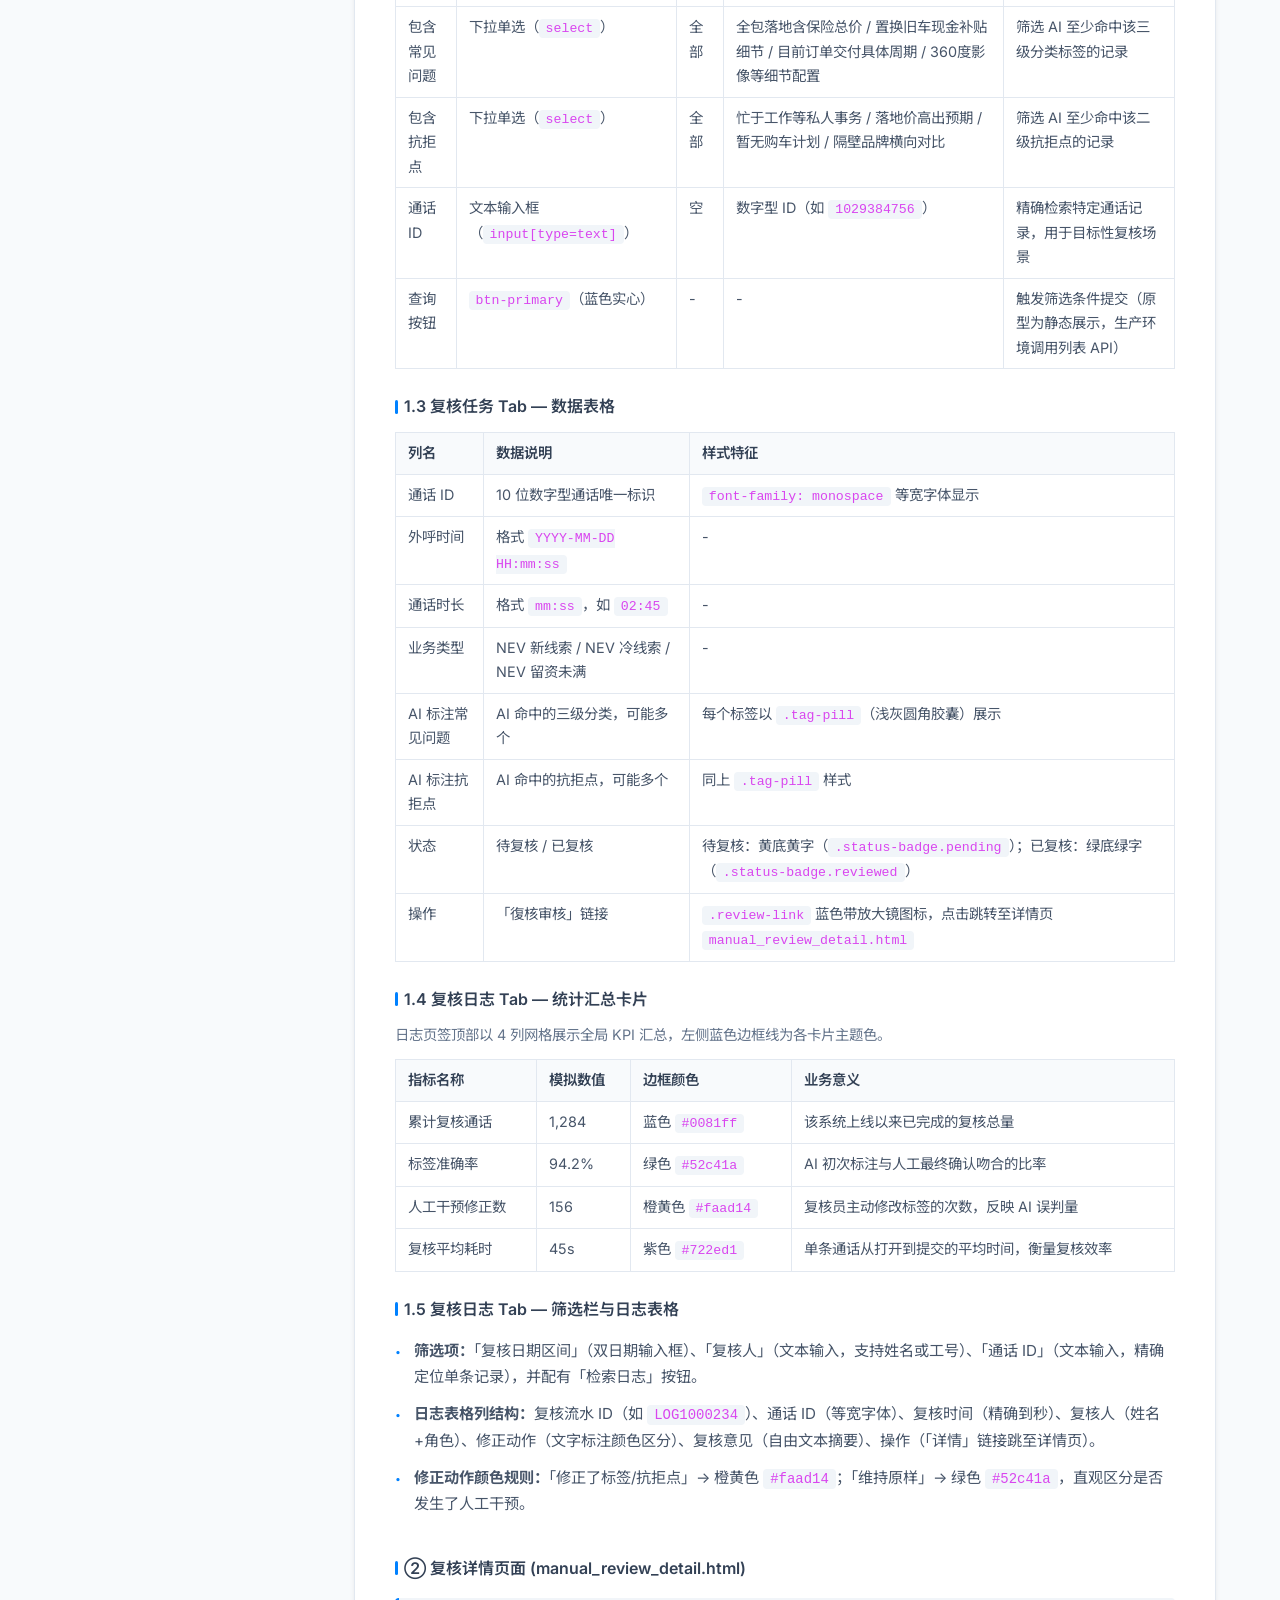
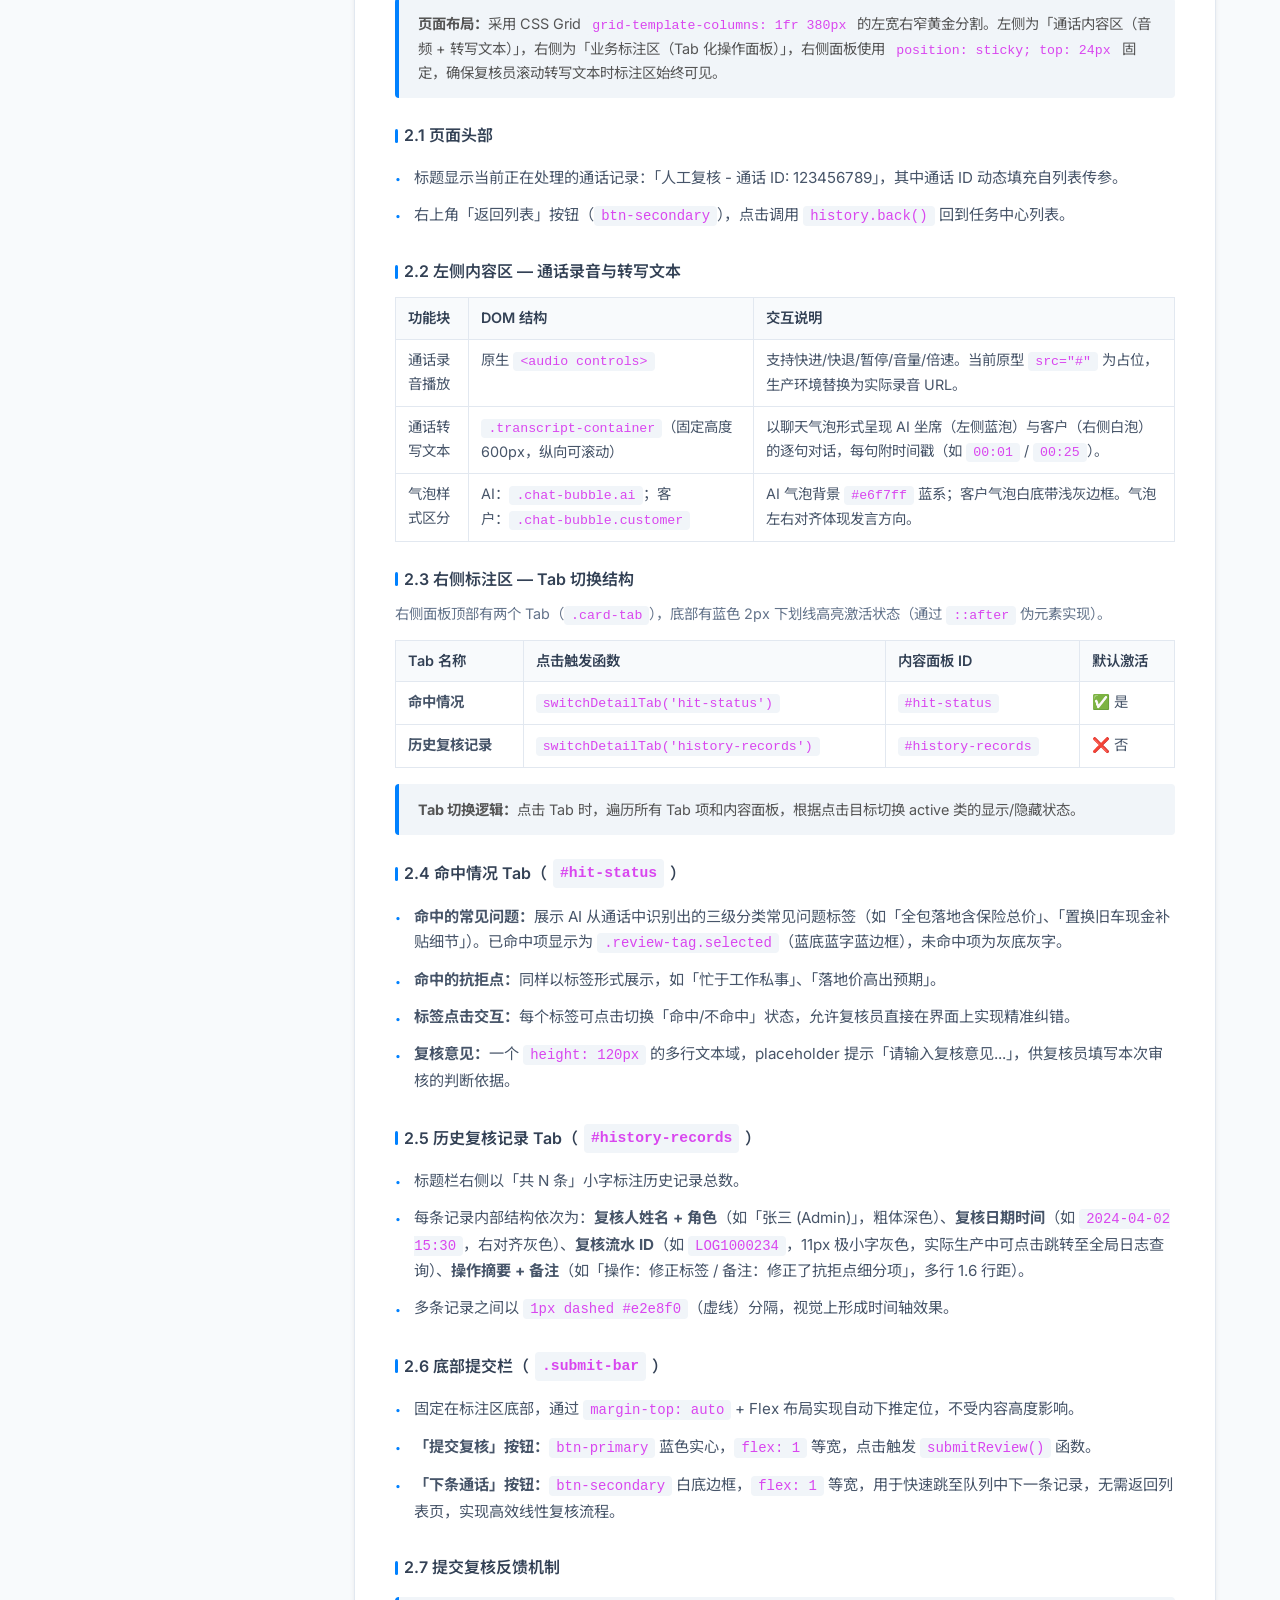
==== commit 5bb00c4e: "更新说明文档：添加每次打开弹窗读取最新标签树的规则" ====
--- a/interaction_docs.html
+++ b/interaction_docs.html
@@ -724,6 +724,7 @@
             <ul class="item-list">
                 <li>点击后打开「全量标签提示词预览」弹窗（<code>mdModal</code>），弹窗宽度最大 800px。</li>
                 <li><strong>弹窗结构：</strong>弹窗顶部有两个 Tab，可切换不同类型的提示词内容。</li>
+                <li><strong>实时读取：</strong>每次打开弹窗时，系统会自动读取「洞察标签管理」中的最新标签树结构，生成对应的提示词内容。即使在弹窗打开期间修改了标签树内容，重新打开时也会获取最新数据。</li>
             </ul>
 
             <table class="flow-table">
